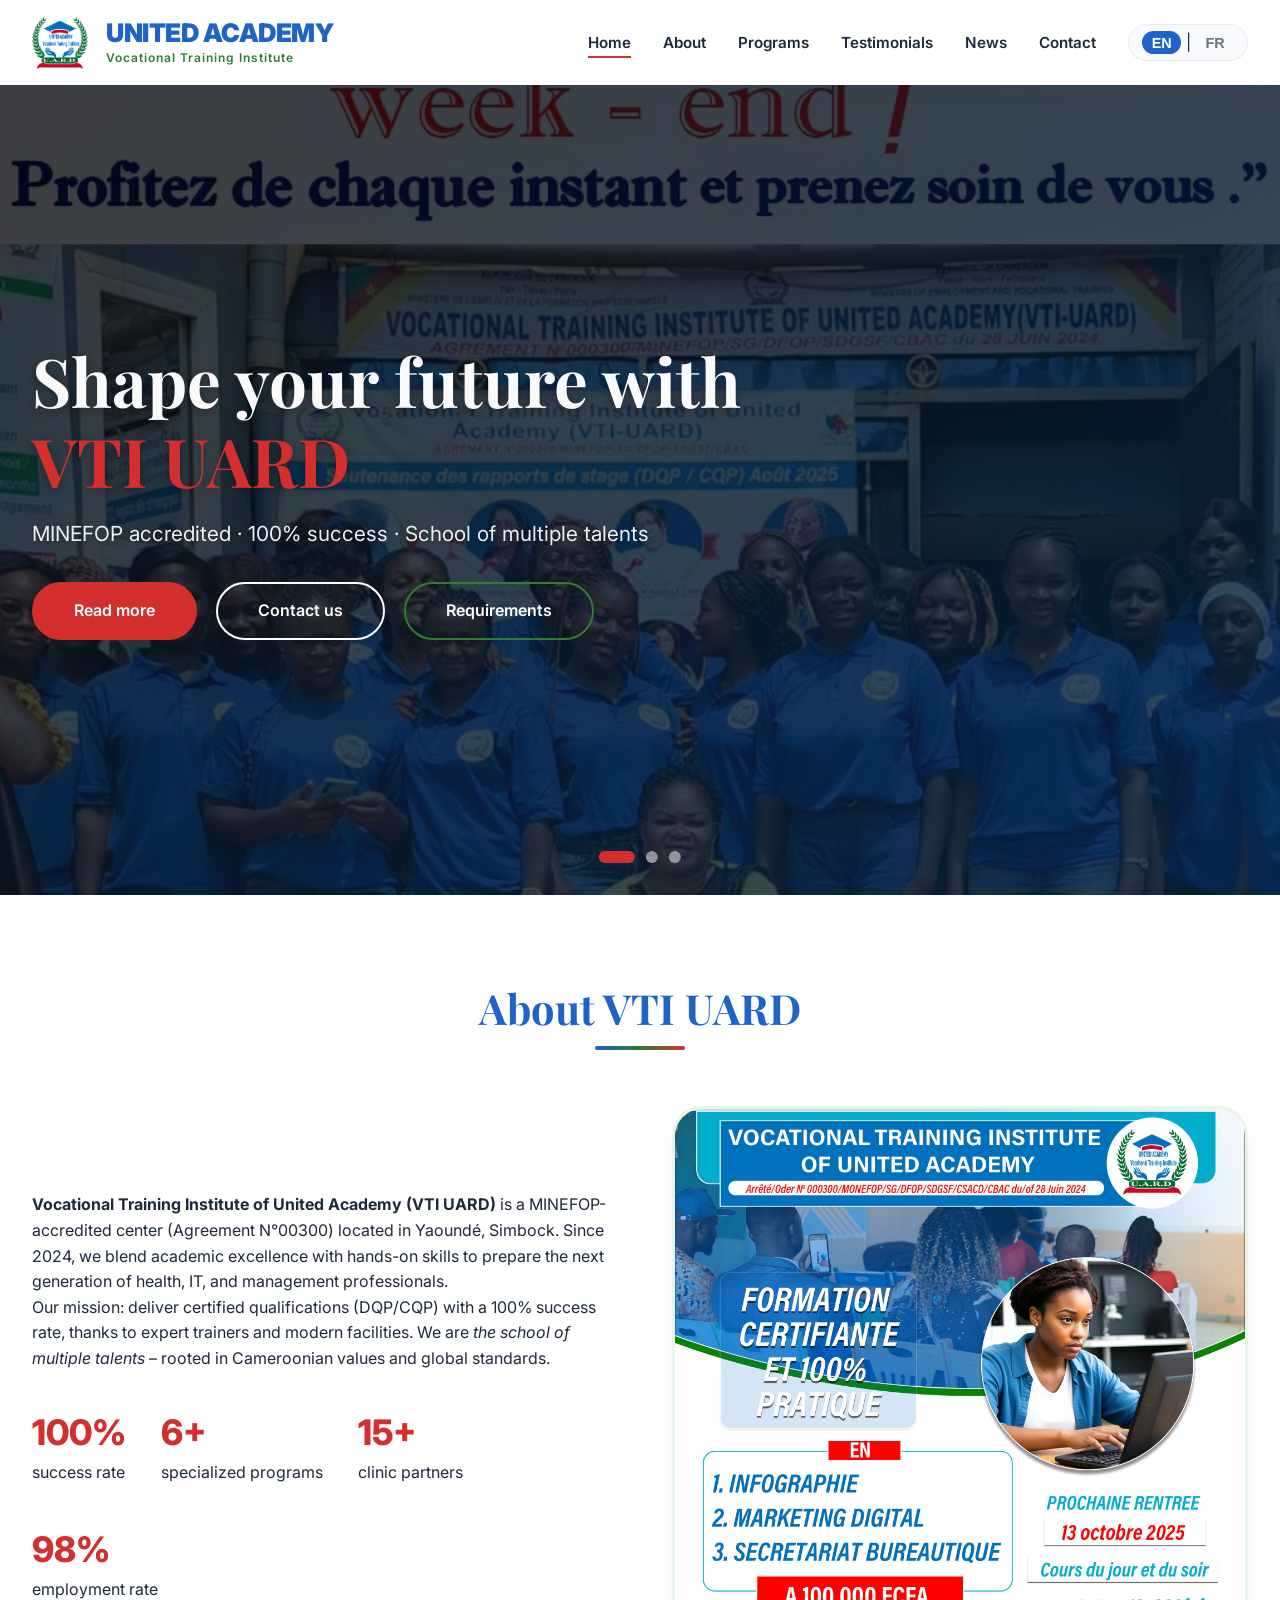
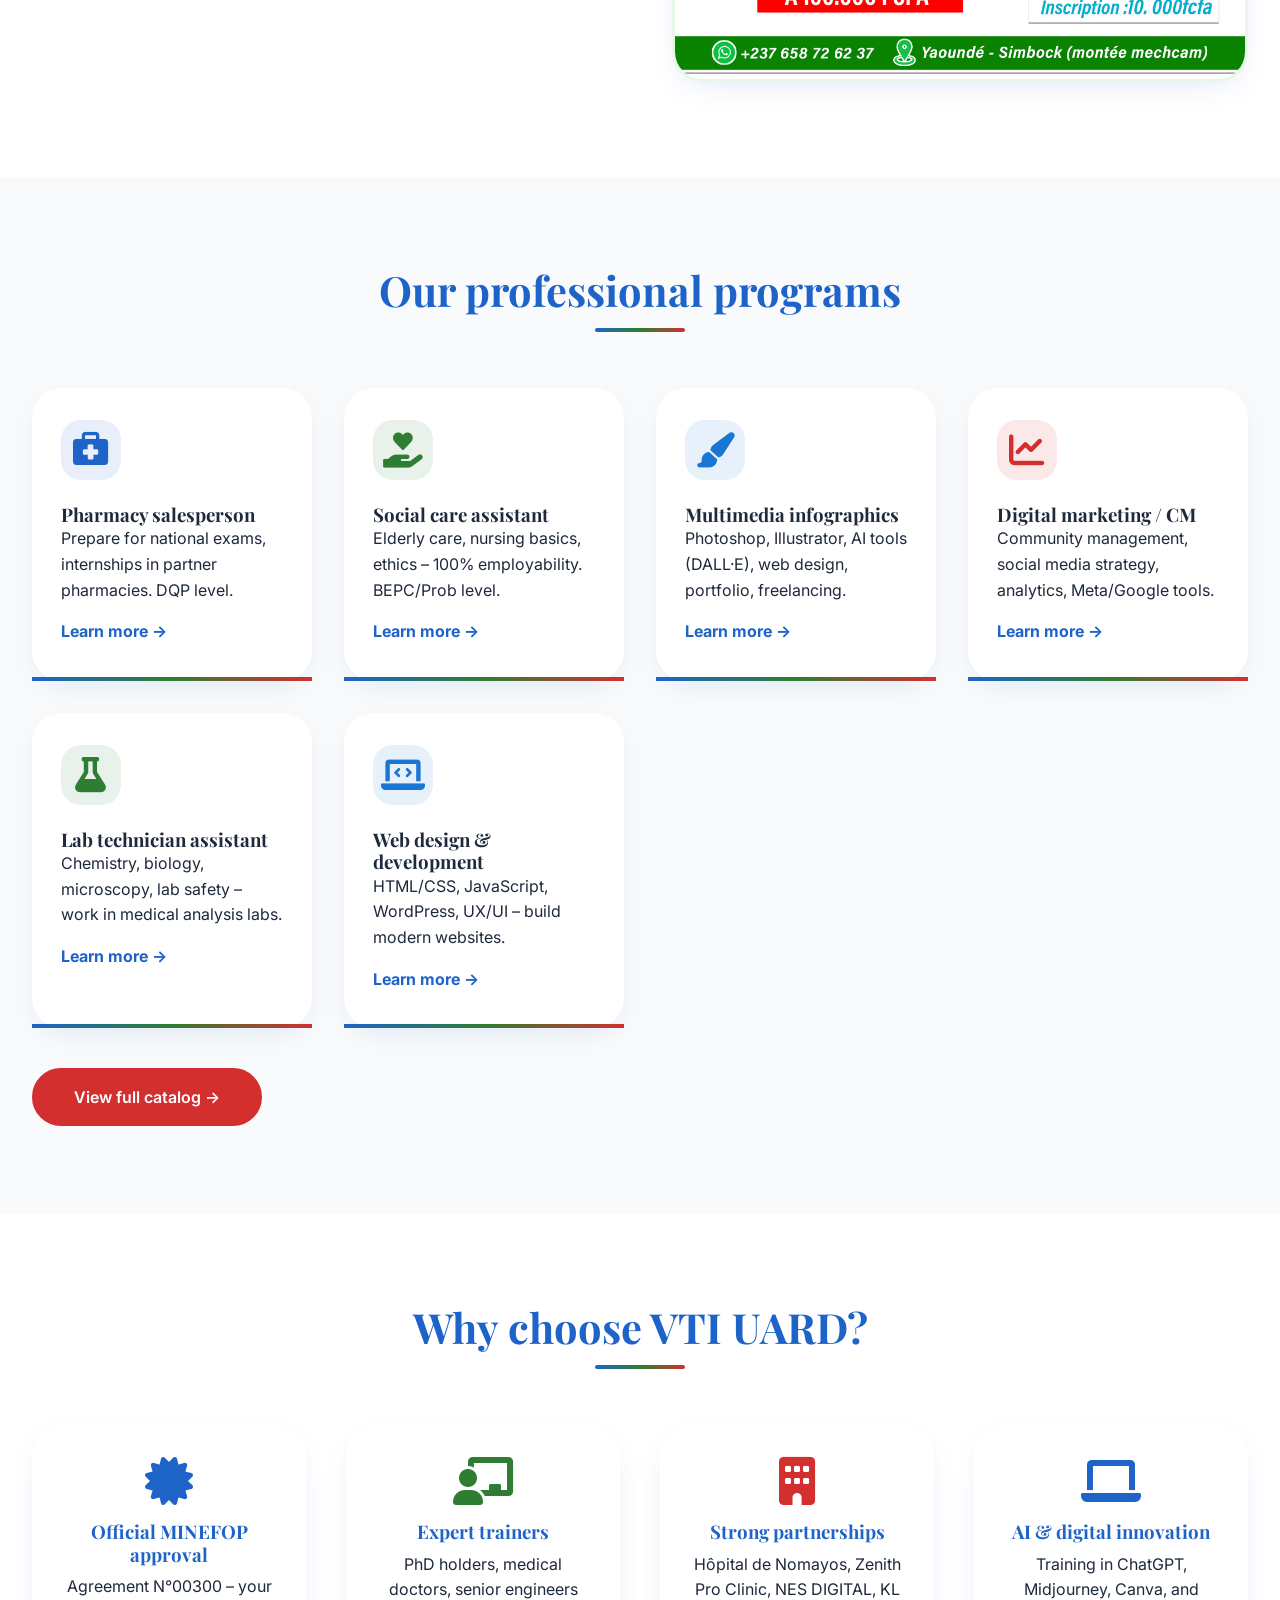
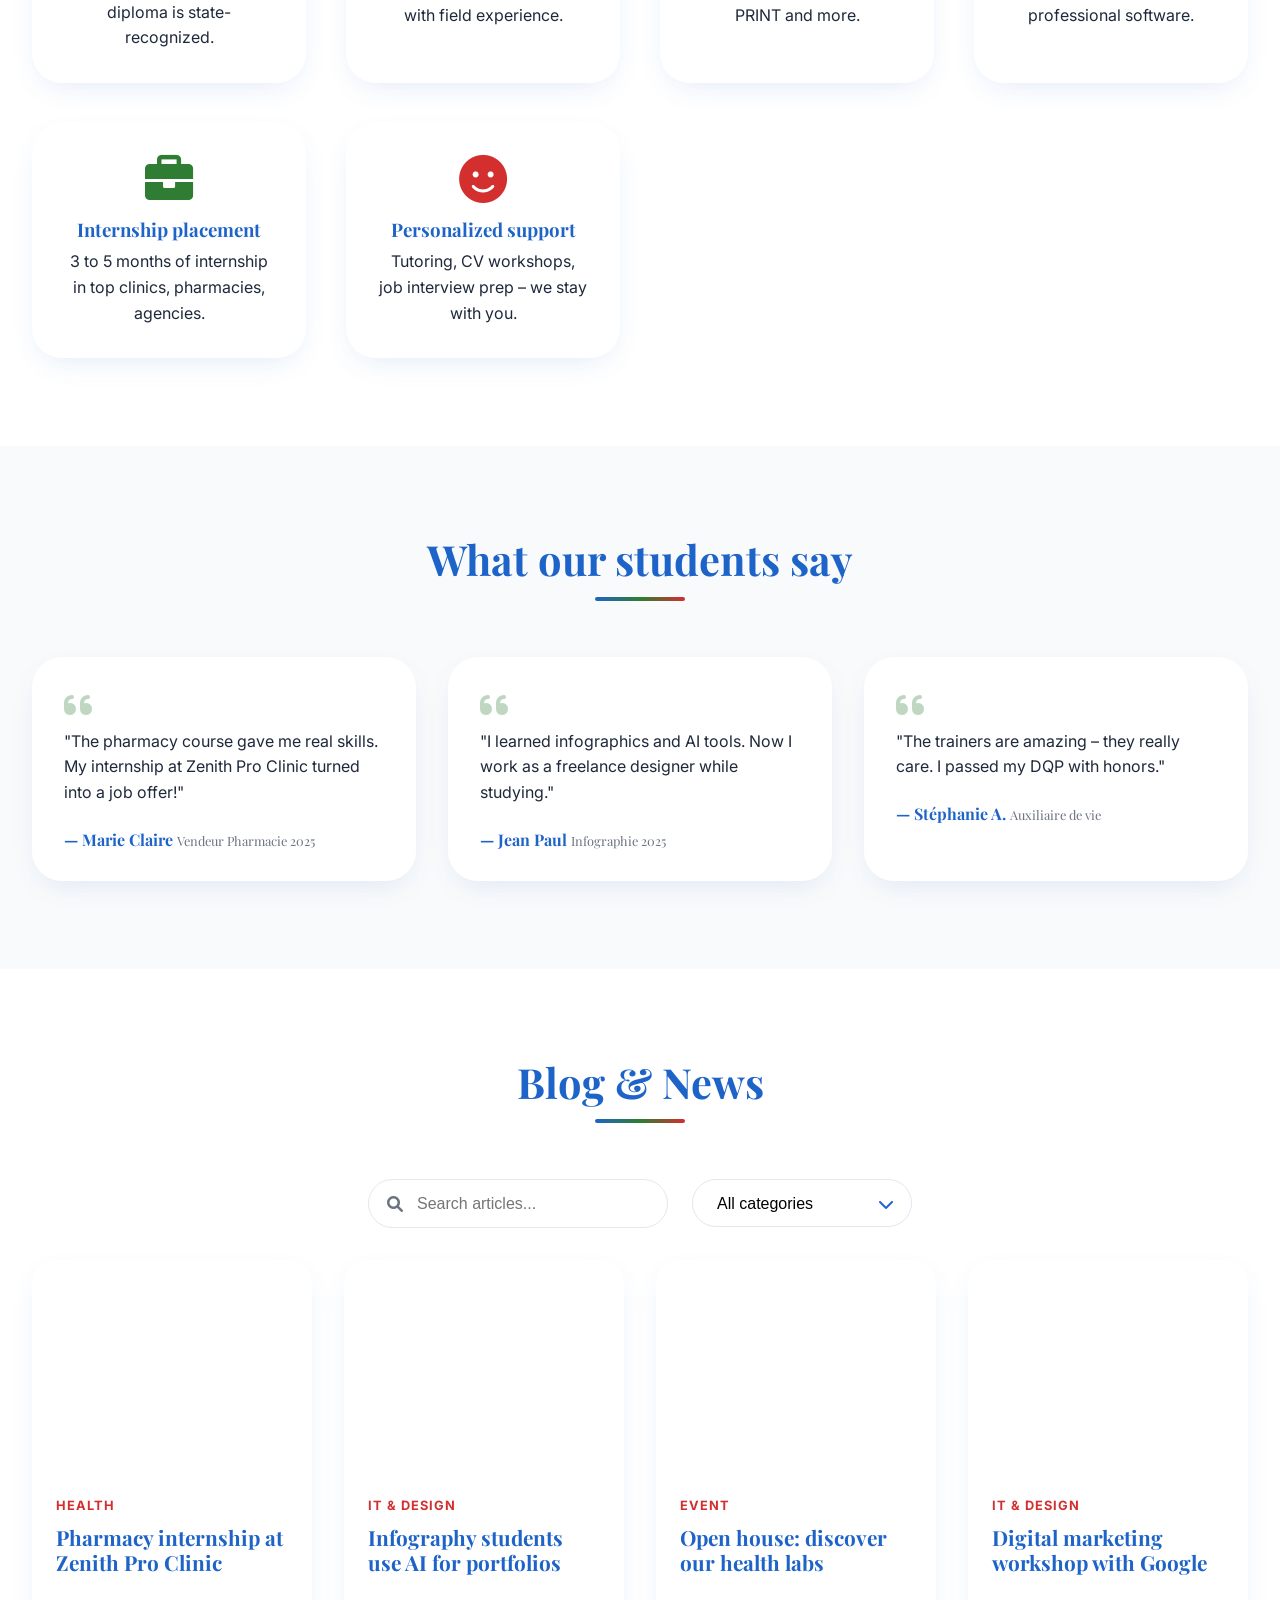
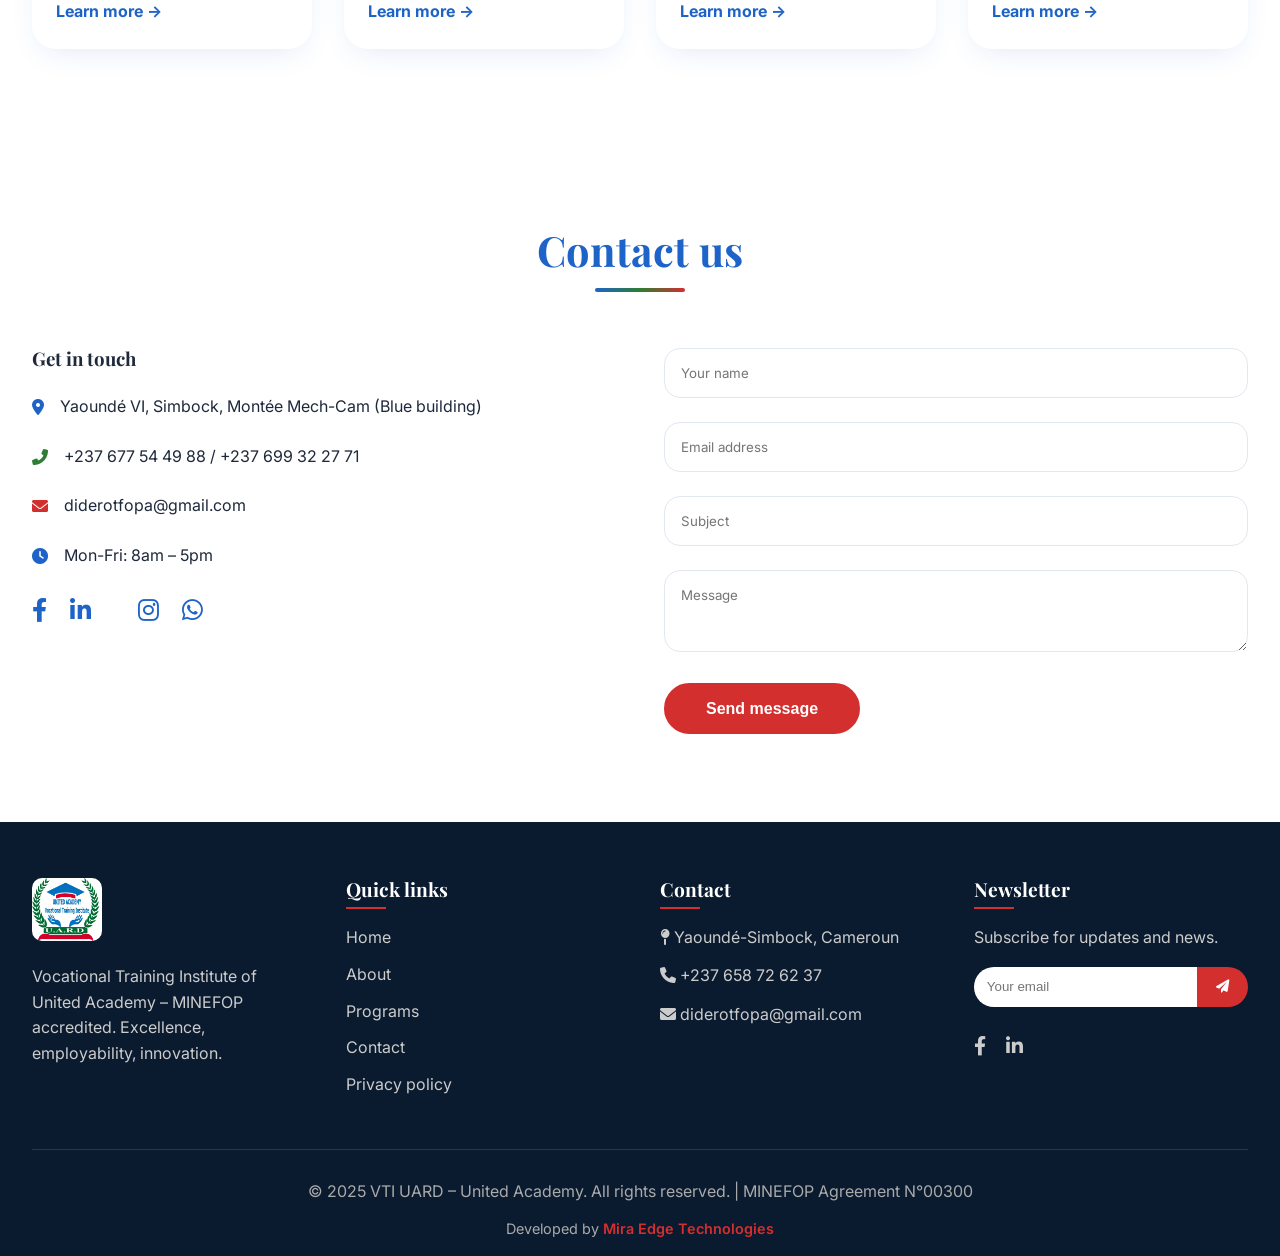
==== index.html @ 9f097a17 "first front end version" ====
<!DOCTYPE html>
<html lang="en">
<head>
    <meta charset="UTF-8">
    <meta name="viewport" content="width=device-width, initial-scale=1.0">
    <!-- PRIMARY META TAGS (SEO) -->
    <title>VTI UARD | United Academy – Vocational Training Institute Cameroon (MINEFOP Accredited)</title>
    <meta name="description" content="Official website of Vocational Training Institute of United Academy (VTI UARD) – MINEFOP accredited center in Yaoundé. Professional certifications in health, paramedical, IT, management. 100% success rate.">
    <meta name="keywords" content="vocational training Cameroon, MINEFOP, VTI UARD, United Academy, health training Yaoundé, pharmacy salesperson, community management, infographics, social care assistant, professional certification">
    <meta name="author" content="VTI UARD">
    <meta name="robots" content="index, follow">
    <meta property="og:title" content="VTI UARD – United Academy: School of Multiple Talents">
    <meta property="og:description" content="Accredited vocational training center in Yaoundé. Prepare for DQP/CQP with 100% success. Health, IT, management programs.">
    <meta property="og:image" content="assets/images/logo.jpg">
    <meta property="og:url" content="https://www.vtiuard.cm">
    <meta name="twitter:card" content="summary_large_image">
    <link rel="canonical" href="https://www.vtiuard.cm">
    <!-- Font Awesome 6 -->
    <link rel="stylesheet" href="https://cdnjs.cloudflare.com/ajax/libs/font-awesome/6.0.0-beta3/css/all.min.css">
    <!-- Google Fonts: Inter + Playfair Display (elegant) -->
    <link rel="preconnect" href="https://fonts.googleapis.com">
    <link rel="preconnect" href="https://fonts.gstatic.com" crossorigin>
    <link href="https://fonts.googleapis.com/css2?family=Inter:opsz,wght@14..32,300..700&family=Playfair+Display:wght@400;700;900&display=swap" rel="stylesheet">
    <!-- Main CSS -->
    <link rel="stylesheet" href="assets/css/style.css">
</head>
<body>
    <!-- ========== PRELOADER ========== -->
    <div id="preloader">
        <div class="preloader-animation">
            <div class="book">
                <div class="cover"></div>
                <div class="pages"></div>
                <div class="pen"></div>
            </div>
            <p class="preloader-text">Opening your learning path...</p>
        </div>
    </div>

    <!-- ========== PAGE WRAPPER ========== -->
    <div class="page-wrapper">

        <!-- ========== HEADER ========== -->
        <header class="main-header">
            <div class="container header-flex">
                <!-- logo area (blue + green + red accents) -->
                <div class="logo-area">
                    <img src="assets/images/logo.jpg" alt="VTI UARD United Academy Logo" class="logo-img" width="50" height="50">
                    <div class="logo-text-wrapper">
                        <span class="logo-text">UNITED ACADEMY</span>
                        <span class="logo-tagline">Vocational Training Institute</span>
                    </div>
                </div>
                <!-- navigation + language switcher -->
                <nav class="main-nav">
                    <ul class="nav-links" id="navLinks">
                        <li><a href="index.html" class="nav-link active" data-i18n="nav_home">Home</a></li>
                        <li><a href="about.html" class="nav-link" data-i18n="nav_about">About</a></li>
                        <li><a href="programs.html" class="nav-link" data-i18n="nav_programs">Programs</a></li>
                        <!-- <li><a href="#why-us" class="nav-link" data-i18n="nav_why">Why us</a></li> -->
                        <li><a href="testimonials.html" class="nav-link" data-i18n="nav_testimonials">Testimonials</a></li>
                        <li><a href="blog.html" class="nav-link" data-i18n="nav_news">Updates</a></li>
                        <!-- <li><a href="#news" class="nav-link" data-i18n="nav_news">News</a></li> -->
                        <li><a href="contact.html" class="nav-link" data-i18n="nav_contact">Contact</a></li>
                    </ul>
                    <div class="lang-switcher">
                        <button id="lang-en" class="lang-btn active-lang">EN</button>
                        <span class="lang-divider">|</span>
                        <button id="lang-fr" class="lang-btn">FR</button>
                    </div>
                    <button class="mobile-toggle" id="mobileToggle" aria-label="Toggle menu"><i class="fas fa-bars"></i></button>
                </nav>
            </div>
        </header>

        <!-- ========== HERO SECTION (thicker overlay) ========== -->
        <section id="home" class="hero">
            <div class="hero-slider">
                <div class="slide active" style="background-image: url('assets/images/hero1.jpg');"></div>
                <div class="slide" style="background-image: url('assets/images/hero2.jpg');"></div>
                <div class="slide" style="background-image: url('assets/images/hero3.jpg');"></div>
            </div>
            <div class="hero-overlay thick-overlay"></div> <!-- thicker overlay class -->
            <div class="hero-content container">
                <div class="hero-text-box">
                    <h1 class="hero-title" id="heroMainTitle" data-i18n="hero_title1">Shape your future with <span class="accent">VTI UARD</span></h1>
                    <p class="hero-sub" id="heroSubText" data-i18n="hero_sub1">MINEFOP accredited · 100% success · School of multiple talents</p>
                    <div class="hero-buttons">
                        <a href="#" class="btn btn-primary" id="heroBtn1" data-i18n="hero_btn1">Read more</a>
                        <a href="#contact" class="btn btn-outline" id="heroBtn2" data-i18n="hero_btn2">Contact us</a>
                        <a href="#" class="btn btn-outline-alt" id="heroBtn3" data-i18n="hero_btn3">Requirements</a>
                    </div>
                </div>
            </div>
            <div class="slider-indicators">
                <span class="dot active" data-index="0"></span>
                <span class="dot" data-index="1"></span>
                <span class="dot" data-index="2"></span>
            </div>
        </section>

        <!-- ========== ABOUT SECTION ========== -->
        <section id="about" class="section about-section">
            <div class="container">
                <div class="section-header fade-up">
                    <h2 data-i18n="about_title">About VTI UARD</h2>
                    <div class="divider"></div>
                </div>
                <div class="about-grid">
                    <div class="about-text fade-up">
                        <p data-i18n="about_desc1"><strong>Vocational Training Institute of United Academy (VTI UARD)</strong> is a MINEFOP-accredited center (Agreement N°00300) located in Yaoundé, Simbock. Since 2024, we blend academic excellence with hands-on skills to prepare the next generation of health, IT, and management professionals.</p>
                        <p data-i18n="about_desc2">Our mission: deliver certified qualifications (DQP/CQP) with a 100% success rate, thanks to expert trainers and modern facilities. We are <em>the school of multiple talents</em> – rooted in Cameroonian values and global standards.</p>
                        <div class="about-stats">
                            <div class="stat"><span class="stat-num">100%</span> <span data-i18n="about_success">success rate</span></div>
                            <div class="stat"><span class="stat-num">6+</span> <span data-i18n="about_programs">specialized programs</span></div>
                            <div class="stat"><span class="stat-num">15+</span> <span data-i18n="about_partners">clinic partners</span></div>
                            <div class="stat"><span class="stat-num">98%</span> <span data-i18n="about_employ">employment rate</span></div>
                        </div>
                    </div>
                    <div class="about-image fade-up">
                        <img src="assets/images/about.jpg" alt="Students at VTI UARD lab" loading="lazy">
                    </div>
                </div>
            </div>
        </section>

        <!-- ========== PROGRAMS SECTION (detailed) ========== -->
        <section id="programs" class="section programs-section bg-light">
            <div class="container">
                <div class="section-header fade-up">
                    <h2 data-i18n="programs_title">Our professional programs</h2>
                    <div class="divider"></div>
                </div>
                <div class="programs-grid">
                    <!-- card 1 Health -->
                    <div class="program-card fade-up">
                        <div class="card-icon" style="background: rgba(30, 100, 200, 0.1);"><i class="fas fa-briefcase-medical" style="color: #1E64C8;"></i></div>
                        <h3 data-i18n="prog_pharma">Pharmacy salesperson</h3>
                        <p data-i18n="prog_pharma_desc">Prepare for national exams, internships in partner pharmacies. DQP level.</p>
                        <a href="#" class="card-link" data-i18n="learn_more">Learn more →</a>
                    </div>
                    <div class="program-card fade-up">
                        <div class="card-icon" style="background: rgba(46, 125, 50, 0.1);"><i class="fas fa-hand-holding-heart" style="color: #2E7D32;"></i></div>
                        <h3 data-i18n="prog_avs">Social care assistant</h3>
                        <p data-i18n="prog_avs_desc">Elderly care, nursing basics, ethics – 100% employability. BEPC/Prob level.</p>
                        <a href="#" class="card-link" data-i18n="learn_more">Learn more →</a>
                    </div>
                    <div class="program-card fade-up">
                        <div class="card-icon" style="background: rgba(25, 118, 210, 0.1);"><i class="fas fa-paint-brush" style="color: #1976D2;"></i></div>
                        <h3 data-i18n="prog_infograph">Multimedia infographics</h3>
                        <p data-i18n="prog_infograph_desc">Photoshop, Illustrator, AI tools (DALL·E), web design, portfolio, freelancing.</p>
                        <a href="#" class="card-link" data-i18n="learn_more">Learn more →</a>
                    </div>
                    <div class="program-card fade-up">
                        <div class="card-icon" style="background: rgba(211, 47, 47, 0.1);"><i class="fas fa-chart-line" style="color: #D32F2F;"></i></div>
                        <h3 data-i18n="prog_digital">Digital marketing / CM</h3>
                        <p data-i18n="prog_digital_desc">Community management, social media strategy, analytics, Meta/Google tools.</p>
                        <a href="#" class="card-link" data-i18n="learn_more">Learn more →</a>
                    </div>
                    <div class="program-card fade-up">
                        <div class="card-icon" style="background: rgba(46, 125, 50, 0.1);"><i class="fas fa-flask" style="color: #2E7D32;"></i></div>
                        <h3 data-i18n="prog_lab">Lab technician assistant</h3>
                        <p data-i18n="prog_lab_desc">Chemistry, biology, microscopy, lab safety – work in medical analysis labs.</p>
                        <a href="#" class="card-link" data-i18n="learn_more">Learn more →</a>
                    </div>
                    <div class="program-card fade-up">
                        <div class="card-icon" style="background: rgba(25, 118, 210, 0.1);"><i class="fas fa-laptop-code" style="color: #1976D2;"></i></div>
                        <h3 data-i18n="prog_web">Web design & development</h3>
                        <p data-i18n="prog_web_desc">HTML/CSS, JavaScript, WordPress, UX/UI – build modern websites.</p>
                        <a href="#" class="card-link" data-i18n="learn_more">Learn more →</a>
                    </div>
                </div>
                <div class="center-btn fade-up">
                    <a href="#" class="btn btn-primary" data-i18n="all_programs">View full catalog →</a>
                </div>
            </div>
        </section>

        <!-- ========== WHY US SECTION (new) ========== -->
        <section id="why-us" class="section why-section">
            <div class="container">
                <div class="section-header fade-up">
                    <h2 data-i18n="why_title">Why choose VTI UARD?</h2>
                    <div class="divider"></div>
                </div>
                <div class="why-grid">
                    <div class="why-item fade-up">
                        <i class="fas fa-certificate" style="color: #1E64C8;"></i>
                        <h3 data-i18n="why_official">Official MINEFOP approval</h3>
                        <p data-i18n="why_official_desc">Agreement N°00300 – your diploma is state-recognized.</p>
                    </div>
                    <div class="why-item fade-up">
                        <i class="fas fa-chalkboard-user" style="color: #2E7D32;"></i>
                        <h3 data-i18n="why_expert">Expert trainers</h3>
                        <p data-i18n="why_expert_desc">PhD holders, medical doctors, senior engineers with field experience.</p>
                    </div>
                    <div class="why-item fade-up">
                        <i class="fas fa-building" style="color: #D32F2F;"></i>
                        <h3 data-i18n="why_partners">Strong partnerships</h3>
                        <p data-i18n="why_partners_desc">Hôpital de Nomayos, Zenith Pro Clinic, NES DIGITAL, KL PRINT and more.</p>
                    </div>
                    <div class="why-item fade-up">
                        <i class="fas fa-laptop" style="color: #1E64C8;"></i>
                        <h3 data-i18n="why_ai">AI & digital innovation</h3>
                        <p data-i18n="why_ai_desc">Training in ChatGPT, Midjourney, Canva, and professional software.</p>
                    </div>
                    <div class="why-item fade-up">
                        <i class="fas fa-briefcase" style="color: #2E7D32;"></i>
                        <h3 data-i18n="why_internship">Internship placement</h3>
                        <p data-i18n="why_internship_desc">3 to 5 months of internship in top clinics, pharmacies, agencies.</p>
                    </div>
                    <div class="why-item fade-up">
                        <i class="fas fa-smile" style="color: #D32F2F;"></i>
                        <h3 data-i18n="why_support">Personalized support</h3>
                        <p data-i18n="why_support_desc">Tutoring, CV workshops, job interview prep – we stay with you.</p>
                    </div>
                </div>
            </div>
        </section>

        <!-- ========== TESTIMONIALS SECTION (new) ========== -->
        <section id="testimonials" class="section testimonials-section bg-light">
            <div class="container">
                <div class="section-header fade-up">
                    <h2 data-i18n="testimonials_title">What our students say</h2>
                    <div class="divider"></div>
                </div>
                <div class="testimonials-grid">
                    <div class="testimonial-card fade-up">
                        <i class="fas fa-quote-left quote"></i>
                        <p data-i18n="testimonial1">"The pharmacy course gave me real skills. My internship at Zenith Pro Clinic turned into a job offer!"</p>
                        <h4>— Marie Claire <span>Vendeur Pharmacie 2025</span></h4>
                    </div>
                    <div class="testimonial-card fade-up">
                        <i class="fas fa-quote-left quote"></i>
                        <p data-i18n="testimonial2">"I learned infographics and AI tools. Now I work as a freelance designer while studying."</p>
                        <h4>— Jean Paul <span>Infographie 2025</span></h4>
                    </div>
                    <div class="testimonial-card fade-up">
                        <i class="fas fa-quote-left quote"></i>
                        <p data-i18n="testimonial3">"The trainers are amazing – they really care. I passed my DQP with honors."</p>
                        <h4>— Stéphanie A. <span>Auxiliaire de vie</span></h4>
                    </div>
                </div>
            </div>
        </section>

        <!-- ========== BLOG + NEWS SECTION with search/filter ========== -->
        <section id="blog" class="section blog-section">
            <div class="container">
                <div class="section-header fade-up">
                    <h2 data-i18n="blog_title">Blog & News</h2>
                    <div class="divider"></div>
                </div>
                <!-- search & filter -->
                <div class="blog-news-filter fade-up">
                    <div class="search-wrapper">
                        <i class="fas fa-search search-icon"></i>
                        <input type="text" id="searchInput" placeholder="Search articles..." data-i18n-placeholder="search_placeholder">
                    </div>
                    <div class="filter-wrapper">
                        <select id="categoryFilter">
                            <option value="all" data-i18n="all_categories">All categories</option>
                            <option value="health" data-i18n="cat_health">Health</option>
                            <option value="tech" data-i18n="cat_tech">IT & design</option>
                            <option value="event" data-i18n="cat_event">Events</option>
                        </select>
                        <i class="fas fa-chevron-down"></i>
                    </div>
                </div>
                <!-- dynamic cards grid -->
                <div class="blog-grid" id="blogGrid"></div>
                <div id="noResultsMsg" class="no-results" style="display: none;" data-i18n="no_results">No matching posts.</div>
            </div>
        </section>

        <!-- ========== CONTACT SECTION ========== -->
        <section id="contact" class="section contact-section">
            <div class="container">
                <div class="section-header fade-up">
                    <h2 data-i18n="contact_title">Contact us</h2>
                    <div class="divider"></div>
                </div>
                <div class="contact-grid">
                    <div class="contact-info fade-up">
                        <h3 data-i18n="get_in_touch">Get in touch</h3>
                        <p><i class="fas fa-map-marker-alt" style="color: #1E64C8;"></i> Yaoundé VI, Simbock, Montée Mech-Cam (Blue building)</p>
                        <p><i class="fas fa-phone-alt" style="color: #2E7D32;"></i> +237 677 54 49 88 / +237 699 32 27 71</p>
                        <p><i class="fas fa-envelope" style="color: #D32F2F;"></i> diderotfopa@gmail.com</p>
                        <p><i class="fas fa-clock" style="color: #1E64C8;"></i> Mon-Fri: 8am – 5pm</p>
                        <div class="social-links">
                            <a href="#" aria-label="Facebook"><i class="fab fa-facebook-f"></i></a>
                            <a href="#" aria-label="LinkedIn"><i class="fab fa-linkedin-in"></i></a>
                            <a href="#" aria-label="Twitter"><i class="fab fa-x-twitter"></i></a>
                            <a href="#" aria-label="Instagram"><i class="fab fa-instagram"></i></a>
                            <a href="#" aria-label="WhatsApp"><i class="fab fa-whatsapp"></i></a>
                        </div>
                    </div>
                    <div class="contact-form fade-up">
                        <form id="quickContactForm">
                            <input type="text" placeholder="Your name" data-i18n-placeholder="name_placeholder" required>
                            <input type="email" placeholder="Email address" data-i18n-placeholder="email_placeholder" required>
                            <input type="text" placeholder="Subject" data-i18n-placeholder="subject_placeholder">
                            <textarea rows="3" placeholder="Message" data-i18n-placeholder="msg_placeholder" required></textarea>
                            <button type="submit" class="btn btn-primary" data-i18n="send_msg">Send message</button>
                        </form>
                    </div>
                </div>
            </div>
        </section>

        <!-- ========== ENHANCED FOOTER ========== -->
        <footer class="main-footer">
            <div class="container">
                <div class="footer-grid">
                    <!-- col 1: logo + about -->
                    <div class="footer-col">
                        <img src="assets/images/logo.jpg" alt="VTI UARD" class="footer-logo" width="70">
                        <p data-i18n="footer_about">Vocational Training Institute of United Academy – MINEFOP accredited. Excellence, employability, innovation.</p>
                    </div>
                    <!-- col 2: quick links -->
                    <div class="footer-col">
                        <h4 data-i18n="quick_links">Quick links</h4>
                        <ul>
                            <li><a href="#home" data-i18n="nav_home">Home</a></li>
                            <li><a href="#about" data-i18n="nav_about">About</a></li>
                            <li><a href="#programs" data-i18n="nav_programs">Programs</a></li>
                            <li><a href="#contact" data-i18n="nav_contact">Contact</a></li>
                            <li><a href="#" data-i18n="privacy">Privacy policy</a></li>
                        </ul>
                    </div>
                    <!-- col 3: contact info -->
                    <div class="footer-col">
                        <h4 data-i18n="footer_contact">Contact</h4>
                        <p><i class="fas fa-map-pin"></i> Yaoundé-Simbock, Cameroun</p>
                        <p><i class="fas fa-phone"></i> +237 658 72 62 37</p>
                        <p><i class="fas fa-envelope"></i> diderotfopa@gmail.com</p>
                    </div>
                    <!-- col 4: newsletter -->
                    <div class="footer-col">
                        <h4 data-i18n="newsletter">Newsletter</h4>
                        <p data-i18n="newsletter_desc">Subscribe for updates and news.</p>
                        <form class="newsletter-form">
                            <input type="email" placeholder="Your email" required>
                            <button type="submit"><i class="fas fa-paper-plane"></i></button>
                        </form>
                        <div class="footer-social">
                            <a href="#"><i class="fab fa-facebook-f"></i></a>
                            <a href="#"><i class="fab fa-linkedin-in"></i></a>
                            <a href="#"><i class="fab fa-x-twitter"></i></a>
                        </div>
                    </div>
                </div>
                <div class="footer-bottom">
                    <p>&copy; 2025 VTI UARD – United Academy. <span data-i18n="footer_rights">All rights reserved.</span> | <span data-i18n="footer_approval">MINEFOP Agreement N°00300</span></p>
                    <p class="developer">Developed by <a href="https://www.miraedge.tech" target="_blank" rel="noopener">Mira Edge Technologies</a></p>
                </div>
            </div>
        </footer>
    </div>

    <!-- Main JavaScript -->
    <script src="assets/js/main.js"></script>

    <!-- Preloader script -->
    <script>
        window.addEventListener('load', function() {
            const preloader = document.getElementById('preloader');
            if (!preloader) return;
            preloader.classList.add('loaded');
            setTimeout(() => {
                preloader.style.display = 'none';
            }, 500);
        });
    </script>
</body>
</html>
---- assets/css/style.css ----
/* assets/css/style.css - Updated with blue, green, red palette (from logo) */
* {
    margin: 0;
    padding: 0;
    box-sizing: border-box;
}

:root {
    /* Accurate palette from logo: blue (#1E64C8), green (#2E7D32), red (#D32F2F) */
    --blue: #1E64C8;        /* primary blue */
    --green: #2E7D32;        /* rich green */
    --red: #D32F2F;          /* accent red */
    --blue-light: #e5f0ff;
    --green-light: #e8f5e9;
    --red-light: #ffebee;
    --text-dark: #1E293B;
    --text-light: #F8FAFC;
    --bg-light: #F9FAFB;
    --white: #FFFFFF;
    --gray-mid: #6B7280;
    --shadow-sm: 0 10px 30px -10px rgba(30, 100, 200, 0.15);
    --transition: all 0.3s ease;
}

body {
    font-family: 'Inter', sans-serif;
    color: var(--text-dark);
    line-height: 1.6;
    background-color: var(--white);
    overflow-x: hidden;
}

h1, h2, h3, h4 {
    font-family: 'Playfair Display', serif;
    font-weight: 700;
    line-height: 1.2;
}

.container {
    max-width: 1280px;
    margin: 0 auto;
    padding: 0 2rem;
}

/* ===== HEADER ===== */
.main-header {
    background-color: var(--white);
    box-shadow: 0 4px 20px rgba(30, 100, 200, 0.05);
    position: sticky;
    top: 0;
    z-index: 100;
    backdrop-filter: blur(8px);
    background-color: rgba(255,255,255,0.9);
}

.header-flex {
    display: flex;
    justify-content: space-between;
    align-items: center;
    height: 85px;
}

.logo-area {
    display: flex;
    align-items: center;
    gap: 1rem;
}

.logo-img {
    height: 52px;
    width: auto;
    border-radius: 8px;
}

.logo-text-wrapper {
    display: flex;
    flex-direction: column;
}

.logo-text {
    font-weight: 900;
    font-size: 1.6rem;
    letter-spacing: -0.02em;
    color: var(--blue);
    line-height: 1.2;
}

.logo-tagline {
    font-size: 0.75rem;
    letter-spacing: 1px;
    color: var(--green);
    font-weight: 600;
}

.main-nav {
    display: flex;
    align-items: center;
    gap: 2rem;
}

.nav-links {
    display: flex;
    list-style: none;
    gap: 2rem;
}

.nav-link {
    text-decoration: none;
    font-weight: 600;
    color: var(--text-dark);
    position: relative;
    padding: 0.25rem 0;
    transition: var(--transition);
    font-size: 0.95rem;
}

.nav-link::after {
    content: '';
    position: absolute;
    bottom: -2px;
    left: 0;
    width: 0%;
    height: 2px;
    background: var(--red); /* red accent */
    transition: 0.25s;
}

.nav-link:hover::after,
.nav-link.active::after {
    width: 100%;
}

.lang-switcher {
    display: flex;
    align-items: center;
    gap: 0.3rem;
    background: var(--bg-light);
    padding: 0.3rem 0.8rem;
    border-radius: 40px;
    border: 1px solid rgba(30,100,200,0.1);
}

.lang-btn {
    background: none;
    border: none;
    font-weight: 700;
    font-size: 0.9rem;
    cursor: pointer;
    color: var(--gray-mid);
    transition: var(--transition);
    padding: 0.2rem 0.6rem;
    border-radius: 30px;
}

.lang-btn.active-lang {
    background: var(--blue);
    color: var(--white);
}

.mobile-toggle {
    display: none;
    background: none;
    border: none;
    font-size: 1.8rem;
    color: var(--blue);
    cursor: pointer;
}

/* ===== PRELOADER ===== */
#preloader {
    position: fixed;
    inset: 0;
    z-index: 9999;
    background-color: #0a1a34;
    display: flex;
    align-items: center;
    justify-content: center;
    transition: opacity 0.4s ease, visibility 0.4s ease;
    opacity: 1;
    visibility: visible;
}

#preloader.loaded {
    opacity: 0;
    visibility: hidden;
}

.preloader-animation {
    text-align: center;
    color: #fff;
}

.book {
    position: relative;
    width: 70px;
    height: 60px;
    margin: 0 auto 1rem;
    transform-origin: center;
    animation: book-pulse 1.2s ease-in-out infinite;
}

.book .cover,
.book .pages {
    position: absolute;
    width: 100%;
    height: 100%;
    border-radius: 5px;
    top: 0;
    left: 0;
}

.book .cover {
    background: linear-gradient(135deg, #1e3a8a, #1e64c8);
    box-shadow: 0 8px 20px rgba(0,0,0,0.4);
    transform-origin: left center;
    animation: cover-open 1.2s ease-in-out infinite;
}

.book .pages {
    background: linear-gradient(180deg, #f8fafc 0%, #eef2ff 100%);
    border: 2px solid rgba(255,255,255,.2);
    box-shadow: inset 0 0 0 1px rgba(0,0,0,0.1);
}

.book::after,
.book::before {
    content: '';
    position: absolute;
    width: 6px;
    height: 40px;
    background: #f8fafc;
    top: 10px;
    right: -14px;
    border-radius: 3px;
    transform: rotate(14deg);
    box-shadow: 0 0 12px rgba(0,0,0,0.25);
}

.book::before {
    width: 4px;
    height: 50px;
    right: -20px;
    top: 6px;
    transform: rotate(18deg);
    background: #cbd5e1;
}

.pen {
    width: 6px;
    height: 48px;
    background: linear-gradient(90deg, #eab308, #f97316);
    border-radius: 3px;
    position: absolute;
    left: 20px;
    bottom: -22px;
    transform: rotate(-40deg);
    box-shadow: 0 0 16px rgba(249,115,22,0.7);
    animation: pen-write 1.2s ease-in-out infinite;
}

.preloader-text {
    font-size: 1.05rem;
    letter-spacing: 0.04em;
    text-transform: uppercase;
    color: #E0E7FF;
    font-weight: 700;
}

@keyframes cover-open {
    0%, 100% { transform: rotateY(0deg); }
    50% { transform: rotateY(-35deg); }
}

@keyframes book-pulse {
    0%, 100% { transform: scale(1); }
    50% { transform: scale(1.06); }
}

@keyframes pen-write {
    0%, 100% { transform: rotate(-40deg) translate(0, 0); }
    50% { transform: rotate(-40deg) translate(18px, -8px); }
}

/* ===== HERO (thicker overlay) ===== */
.hero {
    position: relative;
    height: 90vh;
    min-height: 700px;
    overflow: hidden;
}

.hero-slider {
    position: absolute;
    inset: 0;
}

.slide {
    position: absolute;
    inset: 0;
    background-size: cover;
    background-position: center;
    opacity: 0;
    transition: opacity 1.5s cubic-bezier(0.25, 0.1, 0.25, 1);
}

.slide.active {
    opacity: 1;
    z-index: 2;
}

.thick-overlay {
    position: absolute;
    inset: 0;
    background: linear-gradient(145deg, rgba(0,0,0,0.75) 0%, rgba(0,30,60,0.8) 100%);
    z-index: 3;
}

.hero-content {
    position: relative;
    z-index: 10;
    height: 100%;
    display: flex;
    align-items: center;
    color: var(--text-light);
}

.hero-text-box {
    max-width: 750px;
    animation: fadeUp 1s ease;
}

.hero-title {
    font-size: clamp(2.4rem, 7vw, 4.2rem);
    margin-bottom: 1rem;
    text-shadow: 0 2px 10px rgba(0,0,0,0.3);
}

.hero-title span.accent {
    color: var(--red);
}

.hero-sub {
    font-size: 1.3rem;
    opacity: 0.95;
    margin-bottom: 2rem;
    text-shadow: 0 1px 5px rgba(0,0,0,0.3);
}

.hero-buttons {
    display: flex;
    gap: 1.2rem;
    flex-wrap: wrap;
}

.btn {
    padding: 0.9rem 2.5rem;
    border-radius: 50px;
    text-decoration: none;
    font-weight: 600;
    transition: var(--transition);
    border: 2px solid transparent;
    cursor: pointer;
    font-size: 1rem;
    display: inline-block;
}

.btn-primary {
    background: var(--red);
    color: var(--white);
    border-color: var(--red);
}

.btn-primary:hover {
    background: transparent;
    color: var(--red);
}

.btn-outline {
    border: 2px solid var(--white);
    color: var(--white);
    background: transparent;
}

.btn-outline:hover {
    background: var(--white);
    color: var(--blue);
}

.btn-outline-alt {
    border: 2px solid var(--green);
    color: var(--white);
    background: transparent;
}

.btn-outline-alt:hover {
    background: var(--green);
    color: white;
}

.slider-indicators {
    position: absolute;
    bottom: 2rem;
    left: 50%;
    transform: translateX(-50%);
    z-index: 20;
    display: flex;
    gap: 0.7rem;
}

.dot {
    width: 12px;
    height: 12px;
    border-radius: 20px;
    background: rgba(255,255,255,0.5);
    transition: 0.3s;
    cursor: pointer;
}

.dot.active {
    width: 36px;
    background: var(--red);
}

/* ===== SECTIONS ===== */
.section {
    padding: 5.5rem 0;
}

.bg-light {
    background-color: var(--bg-light);
}

.section-header {
    text-align: center;
    margin-bottom: 3.5rem;
}

.section-header h2 {
    font-size: 2.6rem;
    color: var(--blue);
}

.divider {
    width: 90px;
    height: 4px;
    background: linear-gradient(90deg, var(--blue), var(--green), var(--red));
    margin: 0.8rem auto 0;
    border-radius: 2px;
}

/* about */
.about-grid {
    display: grid;
    grid-template-columns: 1fr 1fr;
    gap: 4rem;
    align-items: center;
}

.about-stats {
    display: flex;
    gap: 2.2rem;
    margin-top: 2rem;
    flex-wrap: wrap;
}

.stat-num {
    font-size: 2.2rem;
    font-weight: 800;
    color: var(--red);
    display: block;
}

.about-image img {
    width: 100%;
    border-radius: 30px;
    box-shadow: var(--shadow-sm);
    border: 3px solid var(--green-light);
}

/* programs */
.programs-grid {
    display: grid;
    grid-template-columns: repeat(auto-fit, minmax(280px, 1fr));
    gap: 2rem;
    margin-bottom: 2.5rem;
}

.program-card {
    background: var(--white);
    padding: 2rem 1.8rem;
    border-radius: 30px;
    box-shadow: var(--shadow-sm);
    transition: transform 0.25s, box-shadow 0.3s;
    border-bottom: 4px solid transparent;
    border-image: linear-gradient(90deg, var(--blue), var(--green), var(--red)) 1;
    border-bottom-style: solid;
}

.program-card:hover {
    transform: translateY(-10px);
    box-shadow: 0 20px 30px -10px rgba(30,100,200,0.2);
}

.card-icon {
    width: 60px;
    height: 60px;
    border-radius: 20px;
    display: flex;
    align-items: center;
    justify-content: center;
    margin-bottom: 1.5rem;
}

.card-icon i {
    font-size: 2.2rem;
}

.card-link {
    color: var(--blue);
    font-weight: 700;
    text-decoration: none;
    display: inline-block;
    margin-top: 1rem;
}

/* why us grid */
.why-grid {
    display: grid;
    grid-template-columns: repeat(auto-fit, minmax(250px, 1fr));
    gap: 2.5rem;
}

.why-item {
    text-align: center;
    padding: 2rem;
    background: var(--white);
    border-radius: 30px;
    box-shadow: var(--shadow-sm);
    transition: 0.2s;
}

.why-item i {
    font-size: 3rem;
    margin-bottom: 1rem;
}

.why-item h3 {
    margin-bottom: 0.5rem;
    color: var(--blue);
}

/* testimonials */
.testimonials-grid {
    display: grid;
    grid-template-columns: repeat(auto-fit, minmax(280px, 1fr));
    gap: 2rem;
}

.testimonial-card {
    background: var(--white);
    padding: 2rem;
    border-radius: 30px;
    box-shadow: var(--shadow-sm);
    position: relative;
}

.quote {
    font-size: 2rem;
    color: var(--green);
    opacity: 0.3;
    margin-bottom: 0.5rem;
}

.testimonial-card h4 {
    margin-top: 1.5rem;
    color: var(--blue);
}

.testimonial-card h4 span {
    font-size: 0.8rem;
    color: var(--gray-mid);
    font-weight: 400;
}

/* blog */
.blog-grid {
    display: grid;
    grid-template-columns: repeat(auto-fill, minmax(280px, 1fr));
    gap: 2rem;
    margin-top: 2rem;
}

.blog-card {
    background: var(--white);
    border-radius: 24px;
    overflow: hidden;
    box-shadow: var(--shadow-sm);
    transition: 0.2s;
}
.blog-card:hover { transform: scale(1.01); }
.blog-card img {
    width: 100%;
    height: 200px;
    object-fit: cover;
}
.card-content {
    padding: 1.5rem;
}
.card-category {
    font-size: 0.8rem;
    text-transform: uppercase;
    letter-spacing: 1px;
    color: var(--red);
    font-weight: 700;
}
.blog-card h4 {
    font-size: 1.3rem;
    margin: 0.5rem 0;
    color: var(--blue);
}
.blog-news-filter {
    display: flex;
    gap: 1.5rem;
    justify-content: center;
    flex-wrap: wrap;
    margin-bottom: 2rem;
}
.search-wrapper {
    position: relative;
    width: 300px;
}
.search-wrapper input {
    width: 100%;
    padding: 0.9rem 1rem 0.9rem 3rem;
    border: 1px solid #e2e8f0;
    border-radius: 60px;
    font-size: 1rem;
}
.search-icon {
    position: absolute;
    left: 1.2rem;
    top: 50%;
    transform: translateY(-50%);
    color: var(--gray-mid);
}
.filter-wrapper {
    position: relative;
    width: 220px;
}
.filter-wrapper select {
    width: 100%;
    padding: 0.9rem 2rem 0.9rem 1.5rem;
    border-radius: 60px;
    border: 1px solid #e2e8f0;
    appearance: none;
    background: white;
    font-size: 1rem;
}
.filter-wrapper i {
    position: absolute;
    right: 1.2rem;
    top: 50%;
    transform: translateY(-50%);
    pointer-events: none;
    color: var(--blue);
}
.no-results {
    text-align: center;
    padding: 3rem;
    color: var(--gray-mid);
}

/* contact */
.contact-grid {
    display: grid;
    grid-template-columns: 1fr 1fr;
    gap: 3rem;
}
.contact-info p {
    margin: 1.5rem 0;
    display: flex;
    align-items: center;
    gap: 1rem;
}
.social-links a {
    color: var(--blue);
    font-size: 1.5rem;
    margin-right: 1.2rem;
    transition: color 0.2s;
}
.social-links a:hover { color: var(--red); }
.contact-form input,
.contact-form textarea {
    width: 100%;
    padding: 1rem;
    margin-bottom: 1.5rem;
    border: 1px solid #e2e8f0;
    border-radius: 16px;
    font-family: inherit;
}
.contact-form input:focus {
    border-color: var(--blue);
    outline: none;
}

/* ===== FOOTER (enhanced) ===== */
.main-footer {
    background: #0A1A2F; /* deep navy */
    color: var(--text-light);
    padding: 3.5rem 0 1rem;
}

.footer-grid {
    display: grid;
    grid-template-columns: repeat(auto-fit, minmax(200px, 1fr));
    gap: 2.5rem;
    margin-bottom: 2.5rem;
}

.footer-col h4 {
    color: var(--white);
    margin-bottom: 1.5rem;
    font-size: 1.2rem;
    position: relative;
}
.footer-col h4::after {
    content: '';
    position: absolute;
    bottom: -8px;
    left: 0;
    width: 40px;
    height: 2px;
    background: var(--red);
}

.footer-col ul {
    list-style: none;
}
.footer-col ul li {
    margin-bottom: 0.7rem;
}
.footer-col ul li a {
    color: #ccc;
    text-decoration: none;
    transition: color 0.2s;
}
.footer-col ul li a:hover {
    color: var(--red);
}
.footer-col p {
    color: #ccc;
    margin-bottom: 0.8rem;
}
.footer-logo {
    margin-bottom: 1rem;
    border-radius: 10px;
}

.newsletter-form {
    display: flex;
    margin-top: 1rem;
}
.newsletter-form input {
    flex: 1;
    padding: 0.8rem;
    border: none;
    border-radius: 40px 0 0 40px;
    outline: none;
}
.newsletter-form button {
    background: var(--red);
    border: none;
    padding: 0 1.2rem;
    border-radius: 0 40px 40px 0;
    color: white;
    cursor: pointer;
}
.footer-social {
    margin-top: 1.5rem;
}
.footer-social a {
    color: #ccc;
    margin-right: 1rem;
    font-size: 1.2rem;
}
.footer-social a:hover { color: var(--red); }

.footer-bottom {
    border-top: 1px solid #1E3A5F;
    padding-top: 1.8rem;
    text-align: center;
    color: #aaa;
}
.footer-bottom .developer {
    margin-top: 0.8rem;
    font-size: 0.9rem;
}
.footer-bottom .developer a {
    color: var(--red);
    text-decoration: none;
    font-weight: 600;
}
.footer-bottom .developer a:hover {
    text-decoration: underline;
}

/* animations */
.fade-up {
    opacity: 0;
    transform: translateY(25px);
    transition: opacity 0.8s ease, transform 0.8s ease;
}
.fade-up.visible {
    opacity: 1;
    transform: translateY(0);
}

/* mobile */
@media (max-width: 900px) {
    .nav-links { display: none; }
    .mobile-toggle { display: block; }
    .nav-links.mobile-open {
        display: flex;
        flex-direction: column;
        position: absolute;
        top: 85px;
        left: 0;
        width: 100%;
        background: white;
        padding: 2rem;
        box-shadow: 0 20px 30px rgba(0,0,0,0.1);
        z-index: 99;
    }
    .about-grid, .contact-grid, .footer-grid {
        grid-template-columns: 1fr;
    }
    .hero-buttons .btn { padding: 0.7rem 1.5rem; }
}

@media (max-width: 480px) {
    .container { padding: 0 1.2rem; }
    .logo-text { font-size: 1.3rem; }
    .hero-title { font-size: 2rem; }
    .logo-text-wrapper { display: none; }
}
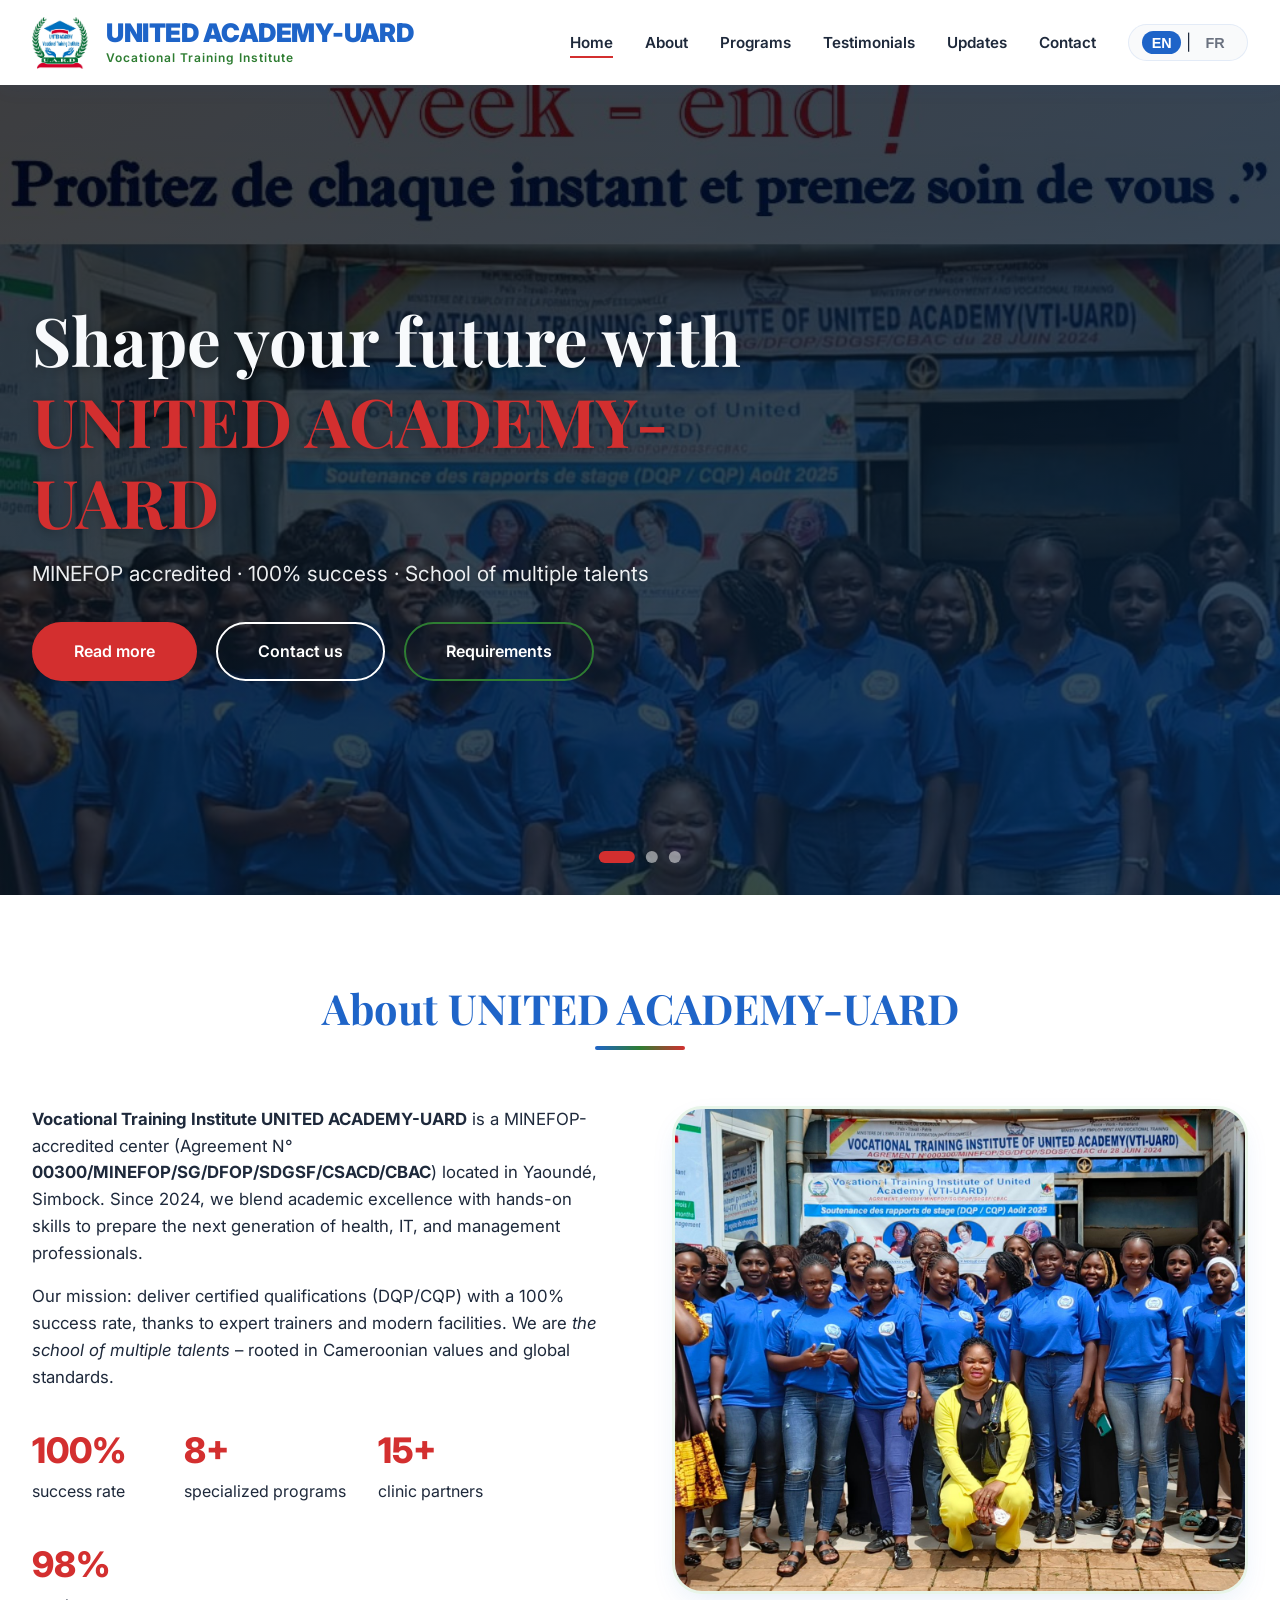
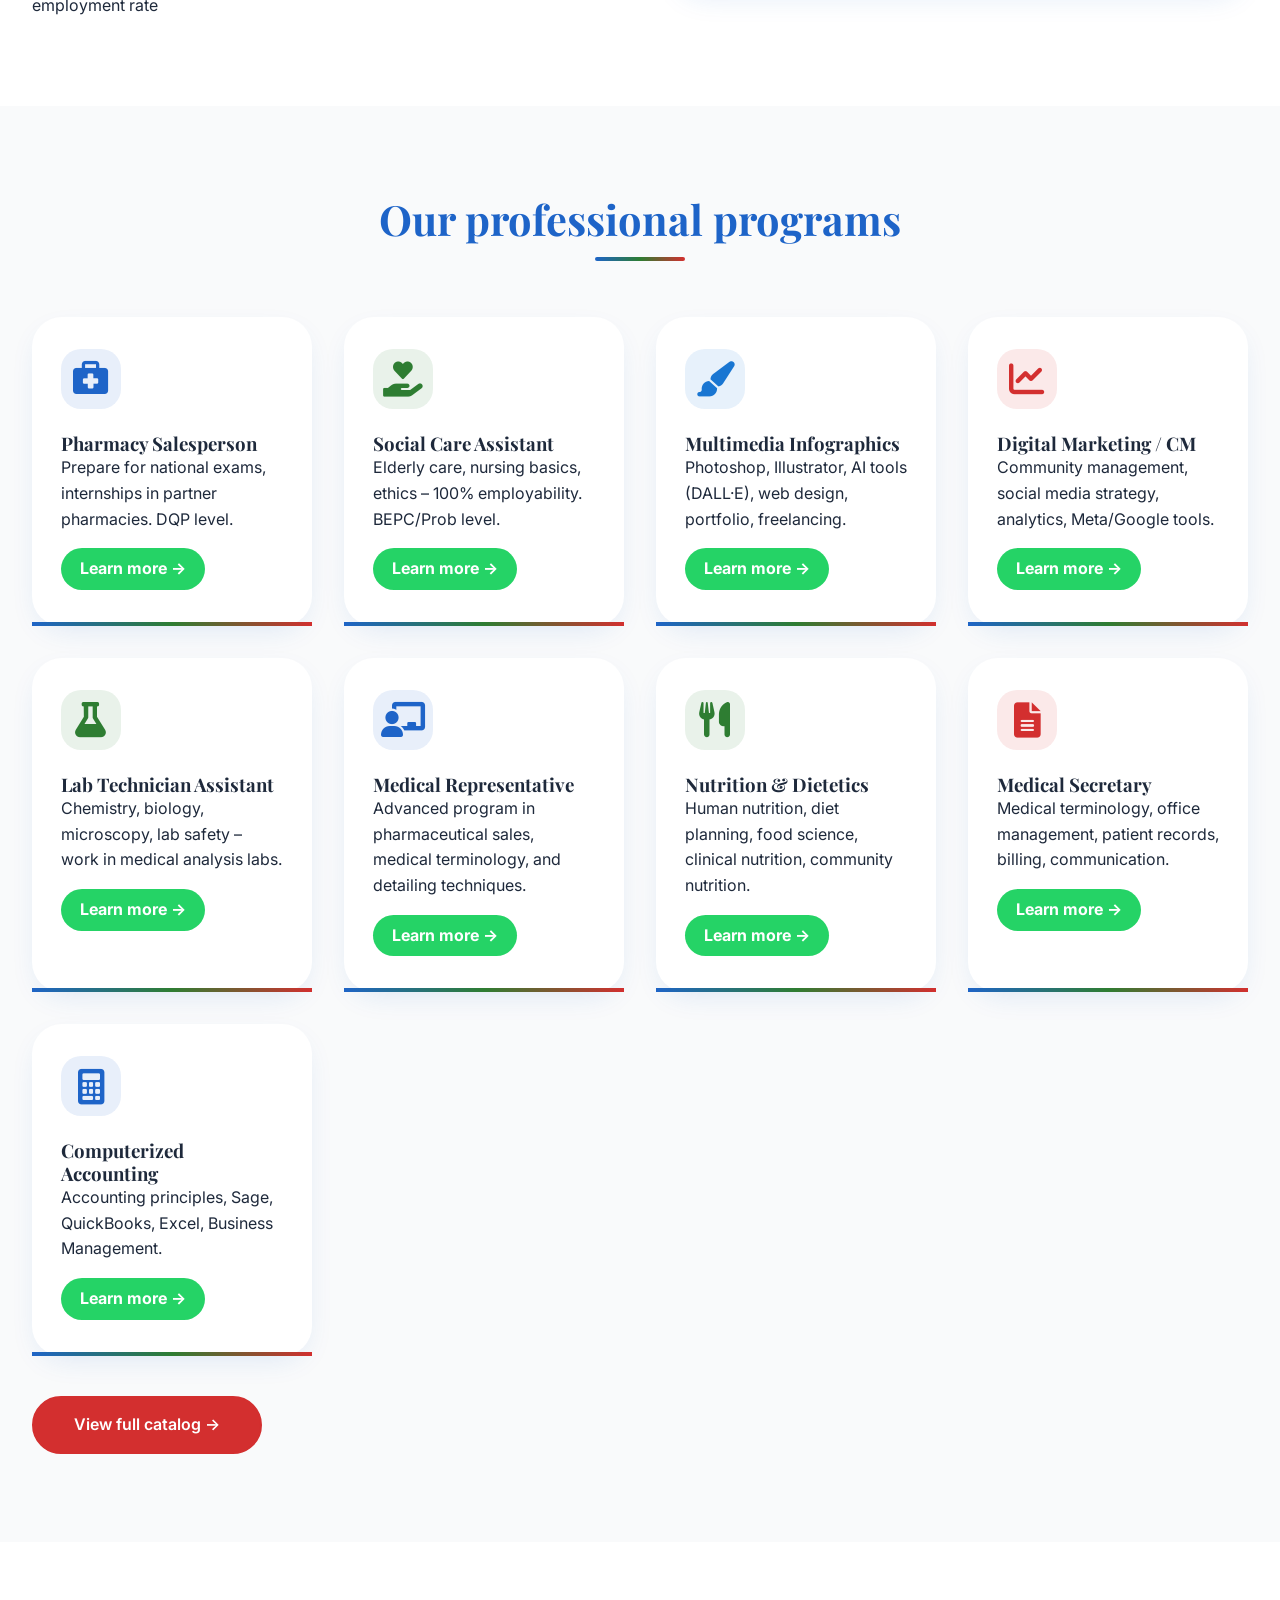
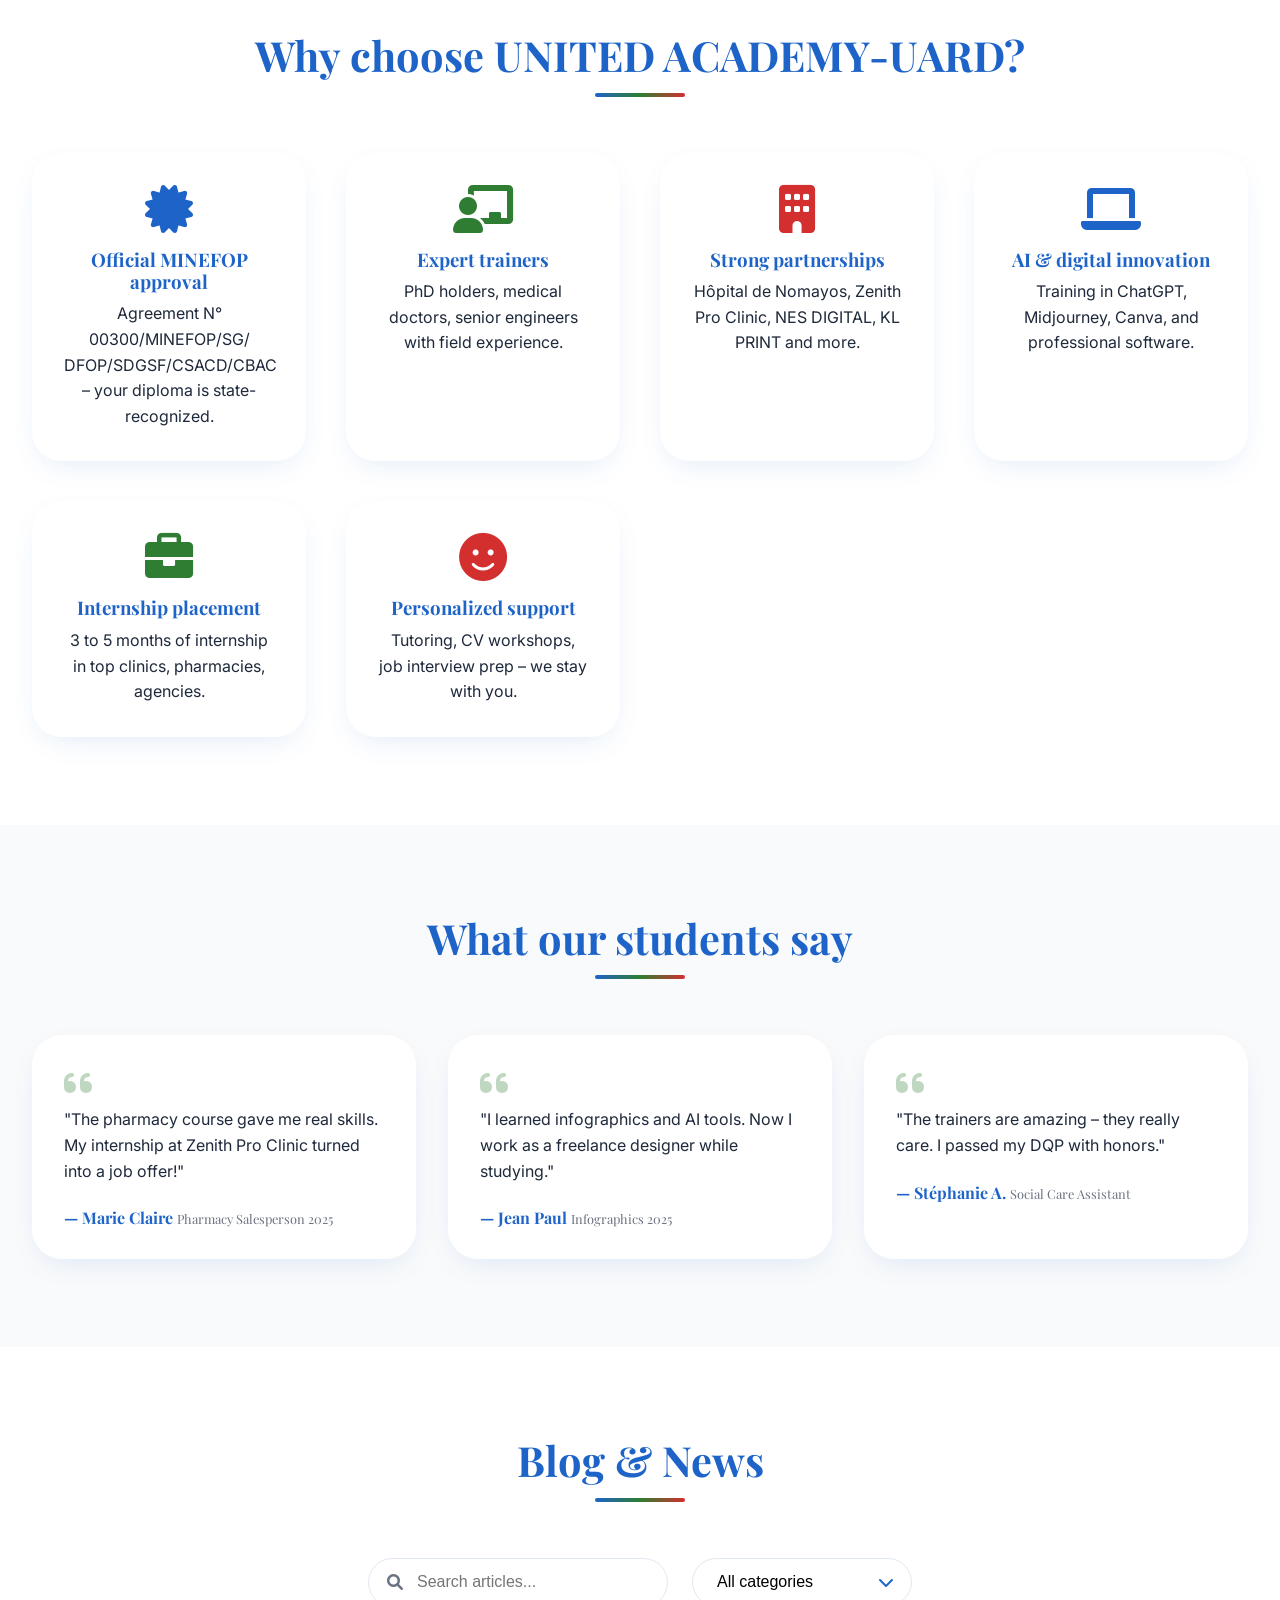
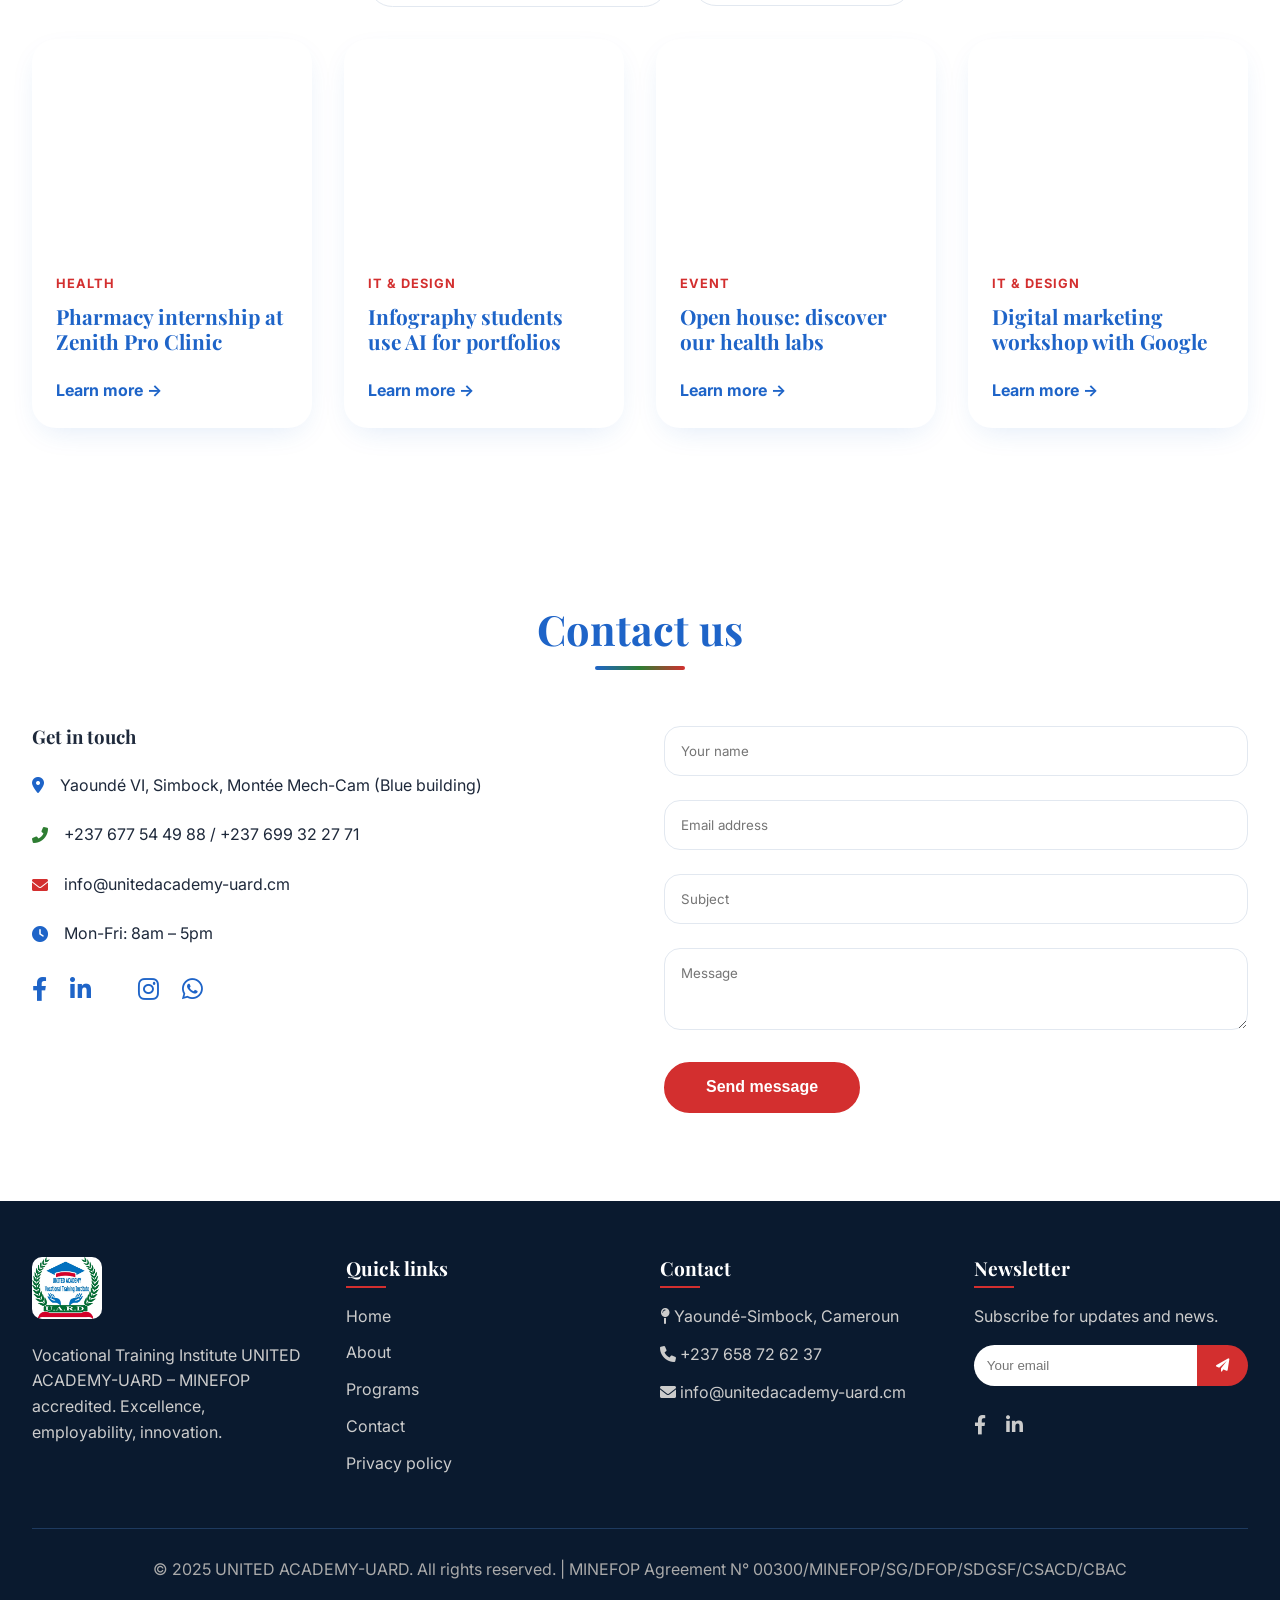
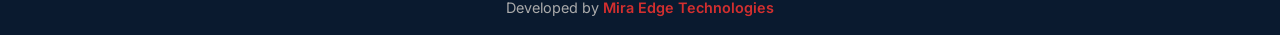
==== commit 920e71e0: "first updates from client done,  translateion implemented for all pages" ====
--- a/index.html
+++ b/index.html
@@ -4,17 +4,17 @@
     <meta charset="UTF-8">
     <meta name="viewport" content="width=device-width, initial-scale=1.0">
     <!-- PRIMARY META TAGS (SEO) -->
-    <title>VTI UARD | United Academy – Vocational Training Institute Cameroon (MINEFOP Accredited)</title>
-    <meta name="description" content="Official website of Vocational Training Institute of United Academy (VTI UARD) – MINEFOP accredited center in Yaoundé. Professional certifications in health, paramedical, IT, management. 100% success rate.">
-    <meta name="keywords" content="vocational training Cameroon, MINEFOP, VTI UARD, United Academy, health training Yaoundé, pharmacy salesperson, community management, infographics, social care assistant, professional certification">
-    <meta name="author" content="VTI UARD">
+    <title>UNITED ACADEMY-UARD | Vocational Training Institute – MINEFOP Accredited</title>
+    <meta name="description" content="Official website of Vocational Training Institute UNITED ACADEMY-UARD – MINEFOP accredited center in Yaoundé. Professional certifications in health, paramedical, IT, management. 100% success rate.">
+    <meta name="keywords" content="vocational training Cameroon, MINEFOP, UNITED ACADEMY-UARD, United Academy, health training Yaoundé, pharmacy salesperson, community management, infographics, social care assistant, professional certification">
+    <meta name="author" content="UNITED ACADEMY-UARD">
     <meta name="robots" content="index, follow">
-    <meta property="og:title" content="VTI UARD – United Academy: School of Multiple Talents">
+    <meta property="og:title" content="UNITED ACADEMY-UARD – School of Multiple Talents">
     <meta property="og:description" content="Accredited vocational training center in Yaoundé. Prepare for DQP/CQP with 100% success. Health, IT, management programs.">
     <meta property="og:image" content="assets/images/logo.jpg">
-    <meta property="og:url" content="https://www.vtiuard.cm">
+    <meta property="og:url" content="https://www.unitedacademy-uard.cm">
     <meta name="twitter:card" content="summary_large_image">
-    <link rel="canonical" href="https://www.vtiuard.cm">
+    <link rel="canonical" href="https://www.unitedacademy-uard.cm">
     <!-- Font Awesome 6 -->
     <link rel="stylesheet" href="https://cdnjs.cloudflare.com/ajax/libs/font-awesome/6.0.0-beta3/css/all.min.css">
     <!-- Google Fonts: Inter + Playfair Display (elegant) -->
@@ -45,9 +45,9 @@
             <div class="container header-flex">
                 <!-- logo area (blue + green + red accents) -->
                 <div class="logo-area">
-                    <img src="assets/images/logo.jpg" alt="VTI UARD United Academy Logo" class="logo-img" width="50" height="50">
+                    <img src="assets/images/logo.jpg" alt="UNITED ACADEMY-UARD Logo" class="logo-img" width="50" height="50">
                     <div class="logo-text-wrapper">
-                        <span class="logo-text">UNITED ACADEMY</span>
+                        <span class="logo-text">UNITED ACADEMY-UARD</span>
                         <span class="logo-tagline">Vocational Training Institute</span>
                     </div>
                 </div>
@@ -57,10 +57,8 @@
                         <li><a href="index.html" class="nav-link active" data-i18n="nav_home">Home</a></li>
                         <li><a href="about.html" class="nav-link" data-i18n="nav_about">About</a></li>
                         <li><a href="programs.html" class="nav-link" data-i18n="nav_programs">Programs</a></li>
-                        <!-- <li><a href="#why-us" class="nav-link" data-i18n="nav_why">Why us</a></li> -->
                         <li><a href="testimonials.html" class="nav-link" data-i18n="nav_testimonials">Testimonials</a></li>
                         <li><a href="blog.html" class="nav-link" data-i18n="nav_news">Updates</a></li>
-                        <!-- <li><a href="#news" class="nav-link" data-i18n="nav_news">News</a></li> -->
                         <li><a href="contact.html" class="nav-link" data-i18n="nav_contact">Contact</a></li>
                     </ul>
                     <div class="lang-switcher">
@@ -80,15 +78,15 @@
                 <div class="slide" style="background-image: url('assets/images/hero2.jpg');"></div>
                 <div class="slide" style="background-image: url('assets/images/hero3.jpg');"></div>
             </div>
-            <div class="hero-overlay thick-overlay"></div> <!-- thicker overlay class -->
+            <div class="hero-overlay thick-overlay"></div>
             <div class="hero-content container">
                 <div class="hero-text-box">
-                    <h1 class="hero-title" id="heroMainTitle" data-i18n="hero_title1">Shape your future with <span class="accent">VTI UARD</span></h1>
+                    <h1 class="hero-title" id="heroMainTitle" data-i18n="hero_title1">Shape your future with <span class="accent">UNITED ACADEMY-UARD</span></h1>
                     <p class="hero-sub" id="heroSubText" data-i18n="hero_sub1">MINEFOP accredited · 100% success · School of multiple talents</p>
                     <div class="hero-buttons">
-                        <a href="#" class="btn btn-primary" id="heroBtn1" data-i18n="hero_btn1">Read more</a>
-                        <a href="#contact" class="btn btn-outline" id="heroBtn2" data-i18n="hero_btn2">Contact us</a>
-                        <a href="#" class="btn btn-outline-alt" id="heroBtn3" data-i18n="hero_btn3">Requirements</a>
+                        <a href="about.html" class="btn btn-primary" id="heroBtn1" data-i18n="hero_btn1">Read more</a>
+                        <a href="contact.html" class="btn btn-outline" id="heroBtn2" data-i18n="hero_btn2">Contact us</a>
+                        <a href="programs.html" class="btn btn-outline-alt" id="heroBtn3" data-i18n="hero_btn3">Requirements</a>
                     </div>
                 </div>
             </div>
@@ -103,28 +101,28 @@
         <section id="about" class="section about-section">
             <div class="container">
                 <div class="section-header fade-up">
-                    <h2 data-i18n="about_title">About VTI UARD</h2>
+                    <h2 data-i18n="about_title">About UNITED ACADEMY-UARD</h2>
                     <div class="divider"></div>
                 </div>
                 <div class="about-grid">
                     <div class="about-text fade-up">
-                        <p data-i18n="about_desc1"><strong>Vocational Training Institute of United Academy (VTI UARD)</strong> is a MINEFOP-accredited center (Agreement N°00300) located in Yaoundé, Simbock. Since 2024, we blend academic excellence with hands-on skills to prepare the next generation of health, IT, and management professionals.</p>
-                        <p data-i18n="about_desc2">Our mission: deliver certified qualifications (DQP/CQP) with a 100% success rate, thanks to expert trainers and modern facilities. We are <em>the school of multiple talents</em> – rooted in Cameroonian values and global standards.</p>
+                        <p><strong>Vocational Training Institute UNITED ACADEMY-UARD</strong> is a MINEFOP-accredited center (Agreement N° <strong>00300/MINEFOP/SG/DFOP/SDGSF/CSACD/CBAC</strong>) located in Yaoundé, Simbock. Since 2024, we blend academic excellence with hands-on skills to prepare the next generation of health, IT, and management professionals.</p>
+                        <p>Our mission: deliver certified qualifications (DQP/CQP) with a 100% success rate, thanks to expert trainers and modern facilities. We are <em>the school of multiple talents</em> – rooted in Cameroonian values and global standards.</p>
                         <div class="about-stats">
                             <div class="stat"><span class="stat-num">100%</span> <span data-i18n="about_success">success rate</span></div>
-                            <div class="stat"><span class="stat-num">6+</span> <span data-i18n="about_programs">specialized programs</span></div>
+                            <div class="stat"><span class="stat-num">8+</span> <span data-i18n="about_programs">specialized programs</span></div>
                             <div class="stat"><span class="stat-num">15+</span> <span data-i18n="about_partners">clinic partners</span></div>
                             <div class="stat"><span class="stat-num">98%</span> <span data-i18n="about_employ">employment rate</span></div>
                         </div>
                     </div>
                     <div class="about-image fade-up">
-                        <img src="assets/images/about.jpg" alt="Students at VTI UARD lab" loading="lazy">
-                    </div>
-                </div>
-            </div>
-        </section>
-
-        <!-- ========== PROGRAMS SECTION (detailed) ========== -->
+                        <img src="assets/images/about top.jpg" alt="Students at UNITED ACADEMY-UARD lab" loading="lazy">
+                    </div>
+                </div>
+            </div>
+        </section>
+
+        <!-- ========== PROGRAMS SECTION (updated with flyer programs) ========== -->
         <section id="programs" class="section programs-section bg-light">
             <div class="container">
                 <div class="section-header fade-up">
@@ -132,42 +130,60 @@
                     <div class="divider"></div>
                 </div>
                 <div class="programs-grid">
-                    <!-- card 1 Health -->
+                    <!-- Health Programs -->
                     <div class="program-card fade-up">
                         <div class="card-icon" style="background: rgba(30, 100, 200, 0.1);"><i class="fas fa-briefcase-medical" style="color: #1E64C8;"></i></div>
-                        <h3 data-i18n="prog_pharma">Pharmacy salesperson</h3>
+                        <h3 data-i18n="prog_pharma">Pharmacy Salesperson</h3>
                         <p data-i18n="prog_pharma_desc">Prepare for national exams, internships in partner pharmacies. DQP level.</p>
-                        <a href="#" class="card-link" data-i18n="learn_more">Learn more →</a>
+                        <a href="https://wa.me/237677544988?text=Hello%2C%20I%27m%20interested%20in%20the%20Pharmacy%20Salesperson%20program" class="card-link whatsapp-link" target="_blank" data-i18n="learn_more">Learn more →</a>
                     </div>
                     <div class="program-card fade-up">
                         <div class="card-icon" style="background: rgba(46, 125, 50, 0.1);"><i class="fas fa-hand-holding-heart" style="color: #2E7D32;"></i></div>
-                        <h3 data-i18n="prog_avs">Social care assistant</h3>
+                        <h3 data-i18n="prog_avs">Social Care Assistant</h3>
                         <p data-i18n="prog_avs_desc">Elderly care, nursing basics, ethics – 100% employability. BEPC/Prob level.</p>
-                        <a href="#" class="card-link" data-i18n="learn_more">Learn more →</a>
+                        <a href="https://wa.me/237677544988?text=Hello%2C%20I%27m%20interested%20in%20the%20Social%20Care%20Assistant%20program" class="card-link whatsapp-link" target="_blank" data-i18n="learn_more">Learn more →</a>
                     </div>
                     <div class="program-card fade-up">
                         <div class="card-icon" style="background: rgba(25, 118, 210, 0.1);"><i class="fas fa-paint-brush" style="color: #1976D2;"></i></div>
-                        <h3 data-i18n="prog_infograph">Multimedia infographics</h3>
+                        <h3 data-i18n="prog_infograph">Multimedia Infographics</h3>
                         <p data-i18n="prog_infograph_desc">Photoshop, Illustrator, AI tools (DALL·E), web design, portfolio, freelancing.</p>
-                        <a href="#" class="card-link" data-i18n="learn_more">Learn more →</a>
+                        <a href="https://wa.me/237677544988?text=Hello%2C%20I%27m%20interested%20in%20the%20Multimedia%20Infographics%20program" class="card-link whatsapp-link" target="_blank" data-i18n="learn_more">Learn more →</a>
                     </div>
                     <div class="program-card fade-up">
                         <div class="card-icon" style="background: rgba(211, 47, 47, 0.1);"><i class="fas fa-chart-line" style="color: #D32F2F;"></i></div>
-                        <h3 data-i18n="prog_digital">Digital marketing / CM</h3>
+                        <h3 data-i18n="prog_digital">Digital Marketing / CM</h3>
                         <p data-i18n="prog_digital_desc">Community management, social media strategy, analytics, Meta/Google tools.</p>
-                        <a href="#" class="card-link" data-i18n="learn_more">Learn more →</a>
+                        <a href="https://wa.me/237677544988?text=Hello%2C%20I%27m%20interested%20in%20the%20Digital%20Marketing%20program" class="card-link whatsapp-link" target="_blank" data-i18n="learn_more">Learn more →</a>
                     </div>
                     <div class="program-card fade-up">
                         <div class="card-icon" style="background: rgba(46, 125, 50, 0.1);"><i class="fas fa-flask" style="color: #2E7D32;"></i></div>
-                        <h3 data-i18n="prog_lab">Lab technician assistant</h3>
+                        <h3 data-i18n="prog_lab">Lab Technician Assistant</h3>
                         <p data-i18n="prog_lab_desc">Chemistry, biology, microscopy, lab safety – work in medical analysis labs.</p>
-                        <a href="#" class="card-link" data-i18n="learn_more">Learn more →</a>
-                    </div>
-                    <div class="program-card fade-up">
-                        <div class="card-icon" style="background: rgba(25, 118, 210, 0.1);"><i class="fas fa-laptop-code" style="color: #1976D2;"></i></div>
-                        <h3 data-i18n="prog_web">Web design & development</h3>
-                        <p data-i18n="prog_web_desc">HTML/CSS, JavaScript, WordPress, UX/UI – build modern websites.</p>
-                        <a href="#" class="card-link" data-i18n="learn_more">Learn more →</a>
+                        <a href="https://wa.me/237677544988?text=Hello%2C%20I%27m%20interested%20in%20the%20Lab%20Technician%20Assistant%20program" class="card-link whatsapp-link" target="_blank" data-i18n="learn_more">Learn more →</a>
+                    </div>
+                    <div class="program-card fade-up">
+                        <div class="card-icon" style="background: rgba(30, 100, 200, 0.1);"><i class="fas fa-chalkboard-user" style="color: #1E64C8;"></i></div>
+                        <h3 data-i18n="prog_medrep">Medical Representative</h3>
+                        <p data-i18n="prog_medrep_desc">Advanced program in pharmaceutical sales, medical terminology, and detailing techniques.</p>
+                        <a href="https://wa.me/237677544988?text=Hello%2C%20I%27m%20interested%20in%20the%20Medical%20Representative%20program" class="card-link whatsapp-link" target="_blank" data-i18n="learn_more">Learn more →</a>
+                    </div>
+                    <div class="program-card fade-up">
+                        <div class="card-icon" style="background: rgba(46, 125, 50, 0.1);"><i class="fas fa-utensils" style="color: #2E7D32;"></i></div>
+                        <h3 data-i18n="prog_nutrition">Nutrition & Dietetics</h3>
+                        <p data-i18n="prog_nutrition_desc">Human nutrition, diet planning, food science, clinical nutrition, community nutrition.</p>
+                        <a href="https://wa.me/237677544988?text=Hello%2C%20I%27m%20interested%20in%20the%20Nutrition%20%26%20Dietetics%20program" class="card-link whatsapp-link" target="_blank" data-i18n="learn_more">Learn more →</a>
+                    </div>
+                    <div class="program-card fade-up">
+                        <div class="card-icon" style="background: rgba(211, 47, 47, 0.1);"><i class="fas fa-file-alt" style="color: #D32F2F;"></i></div>
+                        <h3 data-i18n="prog_medsec">Medical Secretary</h3>
+                        <p data-i18n="prog_medsec_desc">Medical terminology, office management, patient records, billing, communication.</p>
+                        <a href="https://wa.me/237677544988?text=Hello%2C%20I%27m%20interested%20in%20the%20Medical%20Secretary%20program" class="card-link whatsapp-link" target="_blank" data-i18n="learn_more">Learn more →</a>
+                    </div>
+                    <div class="program-card fade-up">
+                        <div class="card-icon" style="background: rgba(30, 100, 200, 0.1);"><i class="fas fa-calculator" style="color: #1E64C8;"></i></div>
+                        <h3 data-i18n="prog_accounting">Computerized Accounting</h3>
+                        <p data-i18n="prog_accounting_desc">Accounting principles, Sage, QuickBooks, Excel, Business Management.</p>
+                        <a href="https://wa.me/237677544988?text=Hello%2C%20I%27m%20interested%20in%20the%20Computerized%20Accounting%20program" class="card-link whatsapp-link" target="_blank" data-i18n="learn_more">Learn more →</a>
                     </div>
                 </div>
                 <div class="center-btn fade-up">
@@ -176,18 +192,18 @@
             </div>
         </section>
 
-        <!-- ========== WHY US SECTION (new) ========== -->
+        <!-- ========== WHY US SECTION ========== -->
         <section id="why-us" class="section why-section">
             <div class="container">
                 <div class="section-header fade-up">
-                    <h2 data-i18n="why_title">Why choose VTI UARD?</h2>
+                    <h2 data-i18n="why_title">Why choose UNITED ACADEMY-UARD?</h2>
                     <div class="divider"></div>
                 </div>
                 <div class="why-grid">
                     <div class="why-item fade-up">
                         <i class="fas fa-certificate" style="color: #1E64C8;"></i>
                         <h3 data-i18n="why_official">Official MINEFOP approval</h3>
-                        <p data-i18n="why_official_desc">Agreement N°00300 – your diploma is state-recognized.</p>
+                        <p>Agreement N° 00300/MINEFOP/SG/<br>DFOP/SDGSF/CSACD/CBAC – your diploma is state-recognized.</p>
                     </div>
                     <div class="why-item fade-up">
                         <i class="fas fa-chalkboard-user" style="color: #2E7D32;"></i>
@@ -218,7 +234,7 @@
             </div>
         </section>
 
-        <!-- ========== TESTIMONIALS SECTION (new) ========== -->
+        <!-- ========== TESTIMONIALS SECTION ========== -->
         <section id="testimonials" class="section testimonials-section bg-light">
             <div class="container">
                 <div class="section-header fade-up">
@@ -229,17 +245,17 @@
                     <div class="testimonial-card fade-up">
                         <i class="fas fa-quote-left quote"></i>
                         <p data-i18n="testimonial1">"The pharmacy course gave me real skills. My internship at Zenith Pro Clinic turned into a job offer!"</p>
-                        <h4>— Marie Claire <span>Vendeur Pharmacie 2025</span></h4>
+                        <h4>— Marie Claire <span>Pharmacy Salesperson 2025</span></h4>
                     </div>
                     <div class="testimonial-card fade-up">
                         <i class="fas fa-quote-left quote"></i>
                         <p data-i18n="testimonial2">"I learned infographics and AI tools. Now I work as a freelance designer while studying."</p>
-                        <h4>— Jean Paul <span>Infographie 2025</span></h4>
+                        <h4>— Jean Paul <span>Infographics 2025</span></h4>
                     </div>
                     <div class="testimonial-card fade-up">
                         <i class="fas fa-quote-left quote"></i>
                         <p data-i18n="testimonial3">"The trainers are amazing – they really care. I passed my DQP with honors."</p>
-                        <h4>— Stéphanie A. <span>Auxiliaire de vie</span></h4>
+                        <h4>— Stéphanie A. <span>Social Care Assistant</span></h4>
                     </div>
                 </div>
             </div>
@@ -286,14 +302,14 @@
                         <h3 data-i18n="get_in_touch">Get in touch</h3>
                         <p><i class="fas fa-map-marker-alt" style="color: #1E64C8;"></i> Yaoundé VI, Simbock, Montée Mech-Cam (Blue building)</p>
                         <p><i class="fas fa-phone-alt" style="color: #2E7D32;"></i> +237 677 54 49 88 / +237 699 32 27 71</p>
-                        <p><i class="fas fa-envelope" style="color: #D32F2F;"></i> diderotfopa@gmail.com</p>
+                        <p><i class="fas fa-envelope" style="color: #D32F2F;"></i> info@unitedacademy-uard.cm</p>
                         <p><i class="fas fa-clock" style="color: #1E64C8;"></i> Mon-Fri: 8am – 5pm</p>
                         <div class="social-links">
                             <a href="#" aria-label="Facebook"><i class="fab fa-facebook-f"></i></a>
                             <a href="#" aria-label="LinkedIn"><i class="fab fa-linkedin-in"></i></a>
                             <a href="#" aria-label="Twitter"><i class="fab fa-x-twitter"></i></a>
                             <a href="#" aria-label="Instagram"><i class="fab fa-instagram"></i></a>
-                            <a href="#" aria-label="WhatsApp"><i class="fab fa-whatsapp"></i></a>
+                            <a href="https://wa.me/237677544988" aria-label="WhatsApp"><i class="fab fa-whatsapp"></i></a>
                         </div>
                     </div>
                     <div class="contact-form fade-up">
@@ -315,8 +331,8 @@
                 <div class="footer-grid">
                     <!-- col 1: logo + about -->
                     <div class="footer-col">
-                        <img src="assets/images/logo.jpg" alt="VTI UARD" class="footer-logo" width="70">
-                        <p data-i18n="footer_about">Vocational Training Institute of United Academy – MINEFOP accredited. Excellence, employability, innovation.</p>
+                        <img src="assets/images/logo.jpg" alt="UNITED ACADEMY-UARD" class="footer-logo" width="70">
+                        <p data-i18n="footer_about">Vocational Training Institute UNITED ACADEMY-UARD – MINEFOP accredited. Excellence, employability, innovation.</p>
                     </div>
                     <!-- col 2: quick links -->
                     <div class="footer-col">
@@ -334,7 +350,7 @@
                         <h4 data-i18n="footer_contact">Contact</h4>
                         <p><i class="fas fa-map-pin"></i> Yaoundé-Simbock, Cameroun</p>
                         <p><i class="fas fa-phone"></i> +237 658 72 62 37</p>
-                        <p><i class="fas fa-envelope"></i> diderotfopa@gmail.com</p>
+                        <p><i class="fas fa-envelope"></i> info@unitedacademy-uard.cm</p>
                     </div>
                     <!-- col 4: newsletter -->
                     <div class="footer-col">
@@ -352,7 +368,7 @@
                     </div>
                 </div>
                 <div class="footer-bottom">
-                    <p>&copy; 2025 VTI UARD – United Academy. <span data-i18n="footer_rights">All rights reserved.</span> | <span data-i18n="footer_approval">MINEFOP Agreement N°00300</span></p>
+                    <p>&copy; 2025 UNITED ACADEMY-UARD. <span data-i18n="footer_rights">All rights reserved.</span> | <span data-i18n="footer_approval">MINEFOP Agreement N° 00300/MINEFOP/SG/DFOP/SDGSF/CSACD/CBAC</span></p>
                     <p class="developer">Developed by <a href="https://www.miraedge.tech" target="_blank" rel="noopener">Mira Edge Technologies</a></p>
                 </div>
             </div>
--- a/assets/css/style.css
+++ b/assets/css/style.css
@@ -451,17 +451,74 @@
 /* about */
 .about-grid {
     display: grid;
-    grid-template-columns: 1fr 1fr;
-    gap: 4rem;
-    align-items: center;
+    grid-template-columns: 1fr;
+    gap: 1.5rem;
+    align-items: start;
+    width: 100%;
+}
+
+.about-text {
+    word-wrap: break-word;
+    overflow-wrap: break-word;
+    hyphens: auto;
+    max-width: 100%;
+    min-width: 0;
+}
+
+.about-image {
+    min-width: 0;
+}
+
+.about-image img {
+    width: 100%;
+    height: auto;
+    max-width: 100%;
+    display: block;
+    border-radius: 30px;
+    box-shadow: var(--shadow-sm);
+    border: 3px solid var(--green-light);
+}
+
+.about-text p {
+    margin-bottom: 1rem;
+    font-size: 1rem;
+    line-height: 1.6;
+}
+
+.about-image {
+    width: 100%;
+    max-width: 100%;
+    display: block;
+}
+
+.about-image img {
+    width: 100%;
+    height: auto;
+    max-width: 100%;
+    border-radius: 30px;
+    box-shadow: var(--shadow-sm);
+    border: 3px solid var(--green-light);
 }
 
 .about-stats {
     display: flex;
-    gap: 2.2rem;
-    margin-top: 2rem;
+    gap: 1rem;
+    margin-top: 1.5rem;
     flex-wrap: wrap;
-}
+    align-items: baseline;
+}
+
+.stat {
+    min-width: 120px;
+}
+
+.stat-num {
+    font-size: 1.8rem;
+    font-weight: 800;
+    color: var(--red);
+    display: block;
+}
+
 
 .stat-num {
     font-size: 2.2rem;
@@ -738,11 +795,20 @@
 }
 .footer-col ul li {
     margin-bottom: 0.7rem;
+    word-wrap: break-word;
+    overflow-wrap: break-word;
+    hyphens: auto;
 }
 .footer-col ul li a {
     color: #ccc;
     text-decoration: none;
     transition: color 0.2s;
+}
+.footer-col p,
+.footer-bottom p {
+    word-wrap: break-word;
+    overflow-wrap: break-word;
+    hyphens: auto;
 }
 .footer-col ul li a:hover {
     color: var(--red);
@@ -813,6 +879,355 @@
 .fade-up.visible {
     opacity: 1;
     transform: translateY(0);
+}
+/* added styles for updates */
+/* ===== ADDITIONAL STYLES FOR WHATSAPP BUTTONS ===== */
+.btn-whatsapp {
+    background: #25D366;
+    color: white;
+    padding: 0.6rem 1.2rem;
+    border-radius: 40px;
+    text-decoration: none;
+    font-weight: 600;
+    display: inline-flex;
+    align-items: center;
+    gap: 0.5rem;
+    transition: all 0.3s ease;
+    border: 2px solid #25D366;
+}
+
+.btn-whatsapp:hover {
+    background: transparent;
+    color: #25D366;
+    transform: scale(1.05);
+}
+
+.btn-whatsapp i {
+    font-size: 1.1rem;
+}
+
+.btn-whatsapp-large {
+    background: #25D366;
+    color: white;
+    padding: 1rem 2rem;
+    border-radius: 50px;
+    text-decoration: none;
+    font-weight: 600;
+    display: inline-flex;
+    align-items: center;
+    gap: 0.8rem;
+    transition: all 0.3s ease;
+    font-size: 1.1rem;
+    border: 2px solid #25D366;
+}
+
+.btn-whatsapp-large:hover {
+    background: transparent;
+    color: #25D366;
+    transform: scale(1.05);
+}
+
+.btn-whatsapp-large i {
+    font-size: 1.3rem;
+}
+
+.whatsapp-link {
+    display: inline-flex;
+    align-items: center;
+    gap: 0.5rem;
+    background: #25D366;
+    color: white;
+    padding: 0.5rem 1.2rem;
+    border-radius: 40px;
+    transition: all 0.3s ease;
+}
+
+.whatsapp-link:hover {
+    background: #128C7E;
+    color: white;
+    transform: translateX(5px);
+}
+
+/* ===== VIDEO TESTIMONIALS SECTION ===== */
+.video-testimonials-section {
+    background: linear-gradient(135deg, #f8fafc 0%, #ffffff 100%);
+}
+
+.video-testimonials-grid {
+    display: grid;
+    grid-template-columns: repeat(auto-fit, minmax(300px, 1fr));
+    gap: 2rem;
+    margin-top: 2rem;
+}
+
+.video-card {
+    background: #1f2937;
+    border-radius: 24px;
+    overflow: hidden;
+    position: relative;
+    box-shadow: 0 15px 30px -10px rgba(0, 0, 0, 0.1);
+    transition: transform 0.3s ease, box-shadow 0.3s ease;
+    display: flex;
+    align-items: center;
+    justify-content: center;
+    aspect-ratio: 16 / 9;
+}
+
+.video-card:hover {
+    transform: translateY(-8px);
+    box-shadow: 0 25px 40px -15px rgba(30, 100, 200, 0.2);
+}
+
+.video-card .video-thumb {
+    width: 100%;
+    height: 100%;
+    object-fit: cover;
+    opacity: 0.7;
+}
+
+.video-play-btn {
+    position: absolute;
+    width: 70px;
+    height: 70px;
+    background: var(--red);
+    border-radius: 50%;
+    display: flex;
+    align-items: center;
+    justify-content: center;
+    color: white;
+    font-size: 1.8rem;
+    text-decoration: none;
+    transition: transform 0.3s;
+    z-index: 10;
+}
+
+.video-play-btn:hover {
+    transform: scale(1.1);
+    color: white;
+}
+
+.play-video-btn {
+    position: absolute;
+    top: 50%;
+    left: 50%;
+    transform: translate(-50%, -50%);
+    color: white;
+    font-size: 3rem;
+    text-decoration: none;
+    transition: all 0.3s ease;
+    opacity: 0.9;
+    filter: drop-shadow(0 2px 10px rgba(0, 0, 0, 0.3));
+}
+
+.play-video-btn:hover {
+    transform: translate(-50%, -50%) scale(1.1);
+    opacity: 1;
+    color: var(--red);
+}
+
+.video-info {
+    padding: 1.5rem;
+}
+
+.video-info h3 {
+    font-size: 1.2rem;
+    color: var(--blue);
+    margin-bottom: 0.5rem;
+}
+
+.video-info p {
+    color: #4b5563;
+    font-size: 0.9rem;
+    margin-bottom: 0.5rem;
+    line-height: 1.5;
+}
+
+.video-duration {
+    font-size: 0.8rem;
+    color: #9ca3af;
+    display: inline-block;
+    background: #f3f4f6;
+    padding: 0.2rem 0.8rem;
+    border-radius: 20px;
+}
+
+/* Video Modal */
+.video-modal {
+    display: none;
+    position: fixed;
+    top: 0;
+    left: 0;
+    width: 100%;
+    height: 100%;
+    background: rgba(0, 0, 0, 0.9);
+    z-index: 1000;
+    justify-content: center;
+    align-items: center;
+}
+
+.video-modal-content {
+    position: relative;
+    width: 90%;
+    max-width: 900px;
+    background: #000;
+    border-radius: 20px;
+    overflow: hidden;
+}
+
+.close-modal {
+    position: absolute;
+    top: -40px;
+    right: 0;
+    color: white;
+    font-size: 2rem;
+    cursor: pointer;
+    transition: color 0.3s;
+    z-index: 10;
+}
+
+.close-modal:hover {
+    color: var(--red);
+}
+
+.video-container {
+    position: relative;
+    padding-bottom: 56.25%;
+    height: 0;
+    overflow: hidden;
+}
+
+.video-container iframe {
+    position: absolute;
+    top: 0;
+    left: 0;
+    width: 100%;
+    height: 100%;
+}
+
+/* ===== COUNCIL SECTION STYLES ===== */
+.council-section {
+    background: linear-gradient(135deg, #ffffff 0%, #f0f4fa 100%);
+}
+
+.council-subtitle {
+    text-align: center;
+    color: var(--gray-mid);
+    margin-top: -1rem;
+    margin-bottom: 2rem;
+}
+
+.council-grid {
+    display: grid;
+    grid-template-columns: repeat(auto-fit, minmax(250px, 1fr));
+    gap: 2rem;
+    margin-bottom: 2.5rem;
+}
+
+.council-card {
+    background: white;
+    padding: 2rem;
+    border-radius: 30px;
+    text-align: center;
+    box-shadow: 0 10px 25px -10px rgba(0, 0, 0, 0.08);
+    transition: transform 0.3s ease, box-shadow 0.3s ease;
+    border: 1px solid rgba(30, 100, 200, 0.1);
+}
+
+.council-card:hover {
+    transform: translateY(-5px);
+    box-shadow: 0 20px 35px -12px rgba(30, 100, 200, 0.15);
+}
+
+.council-card i {
+    font-size: 2.5rem;
+    margin-bottom: 1rem;
+}
+
+.council-card h3 {
+    font-size: 1.2rem;
+    color: var(--blue);
+    margin-bottom: 0.8rem;
+}
+
+.council-card p {
+    color: #4b5563;
+    font-size: 0.9rem;
+    margin-bottom: 0.3rem;
+}
+
+.council-card p:first-of-type {
+    font-weight: 600;
+    color: var(--green);
+}
+
+.council-mission {
+    text-align: center;
+    max-width: 800px;
+    margin: 0 auto;
+    padding: 1.5rem;
+    background: rgba(30, 100, 200, 0.05);
+    border-radius: 30px;
+    border-left: 4px solid var(--blue);
+    border-right: 4px solid var(--red);
+}
+
+.council-mission p {
+    color: #374151;
+    line-height: 1.7;
+}
+
+/* ===== RESPONSIVE ADJUSTMENTS ===== */
+@media (max-width: 768px) {
+    .video-testimonials-grid {
+        grid-template-columns: 1fr;
+    }
+    
+    .council-grid {
+        grid-template-columns: 1fr;
+    }
+    
+    .btn-whatsapp-large {
+        padding: 0.8rem 1.5rem;
+        font-size: 1rem;
+    }
+    
+    .video-thumbnail {
+        height: 180px;
+    }
+    
+    /* About section tablet fixes */
+    .about-grid {
+        gap: 2rem;
+    }
+    .about-stats {
+        gap: 1.2rem;
+    }
+}
+
+@media (min-width: 900px) {
+    .about-grid {
+        grid-template-columns: 1fr 1fr;
+        gap: 4rem;
+    }
+
+    .about-text p {
+        font-size: 1.05rem;
+    }
+
+    .about-stats {
+        gap: 2rem;
+        margin-top: 2rem;
+    }
+}
+
+@media (max-width: 480px) {
+    .video-info h3 {
+        font-size: 1rem;
+    }
+    
+    .council-card {
+        padding: 1.5rem;
+    }
 }
 
 /* mobile */
@@ -833,6 +1248,15 @@
     }
     .about-grid, .contact-grid, .footer-grid {
         grid-template-columns: 1fr;
+        gap: 2rem;
+    }
+    .about-stats {
+        flex-direction: column;
+        gap: 1rem;
+        align-items: flex-start;
+    }
+    .stat-num {
+        font-size: 1.8rem;
     }
     .hero-buttons .btn { padding: 0.7rem 1.5rem; }
 }
@@ -842,4 +1266,26 @@
     .logo-text { font-size: 1.3rem; }
     .hero-title { font-size: 2rem; }
     .logo-text-wrapper { display: none; }
+    
+    /* About section mobile fixes */
+    .about-grid {
+        gap: 1.5rem;
+    }
+    .about-text p {
+        font-size: 0.95rem;
+        line-height: 1.6;
+    }
+    .about-image img {
+        max-width: 100%;
+        height: auto;
+    }
+    .about-stats {
+        margin-top: 1.5rem;
+    }
+    .stat {
+        font-size: 0.9rem;
+    }
+    .stat-num {
+        font-size: 1.5rem;
+    }
 }
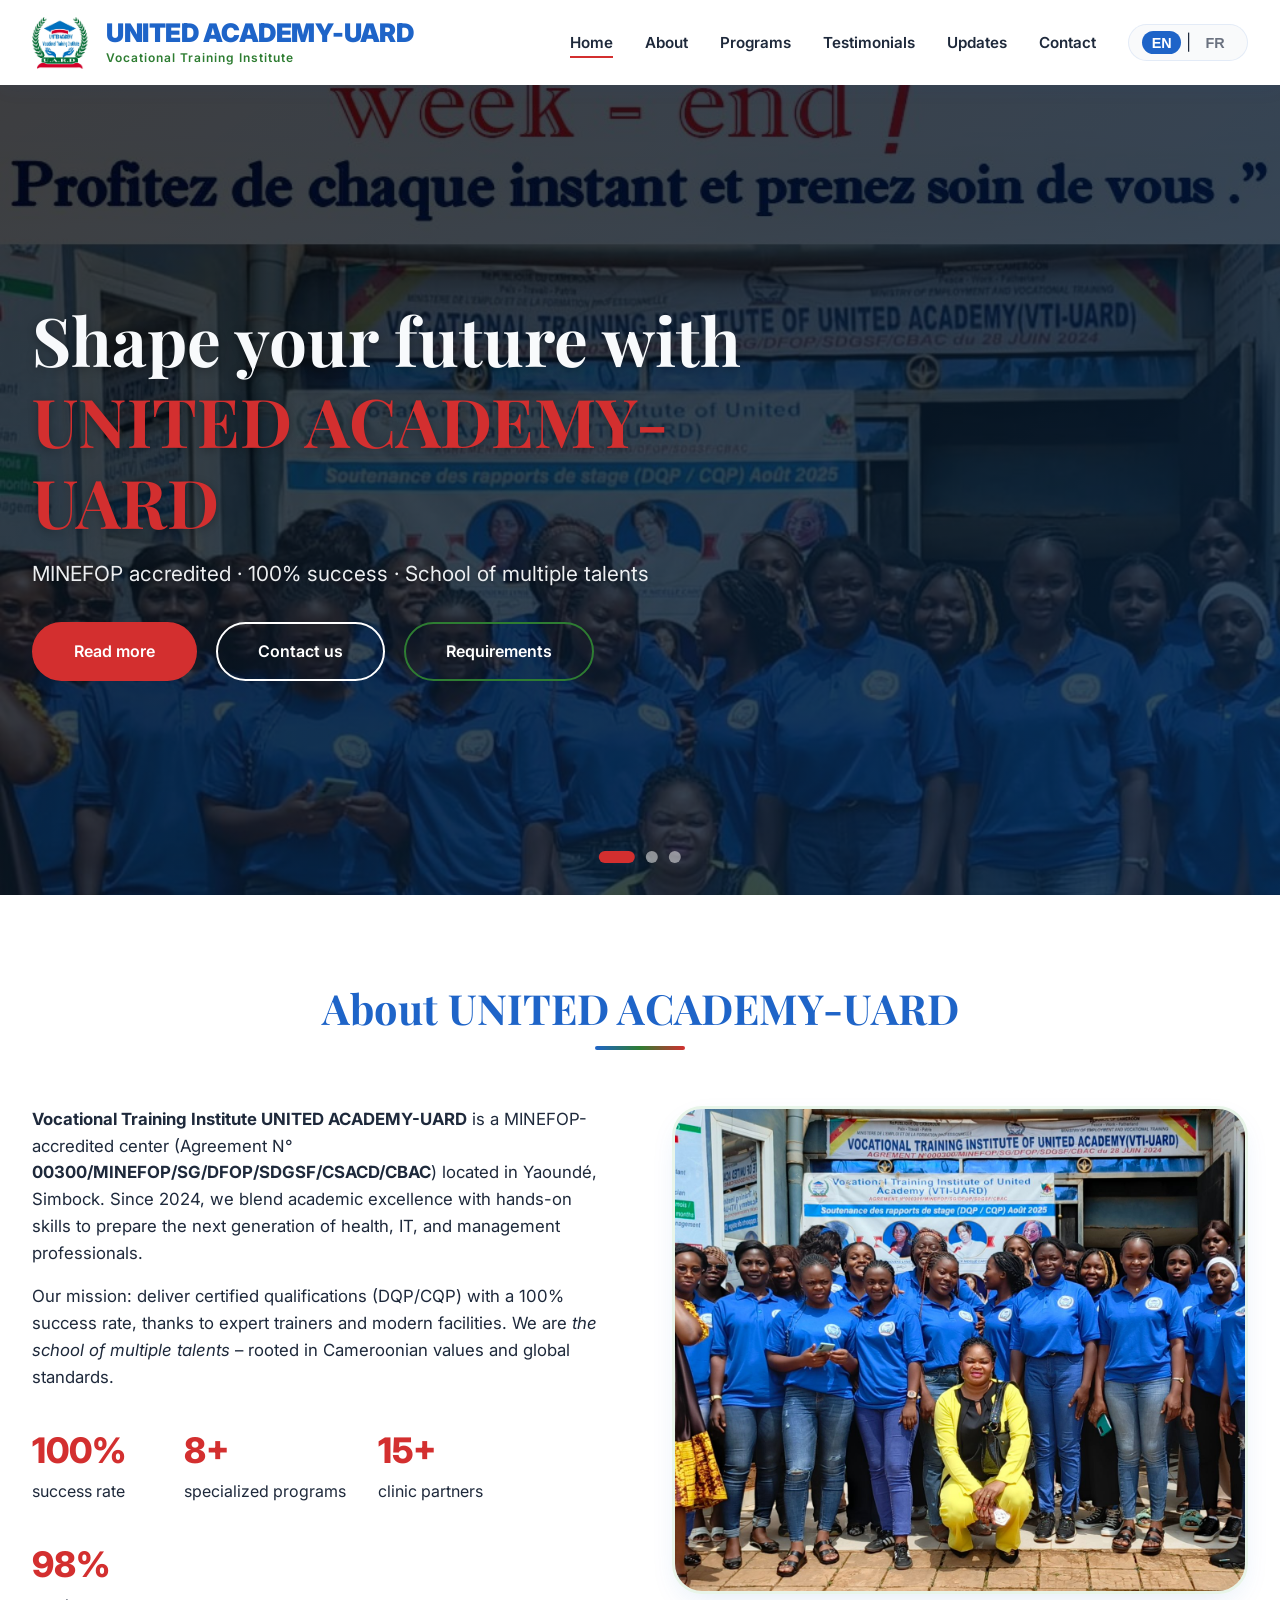
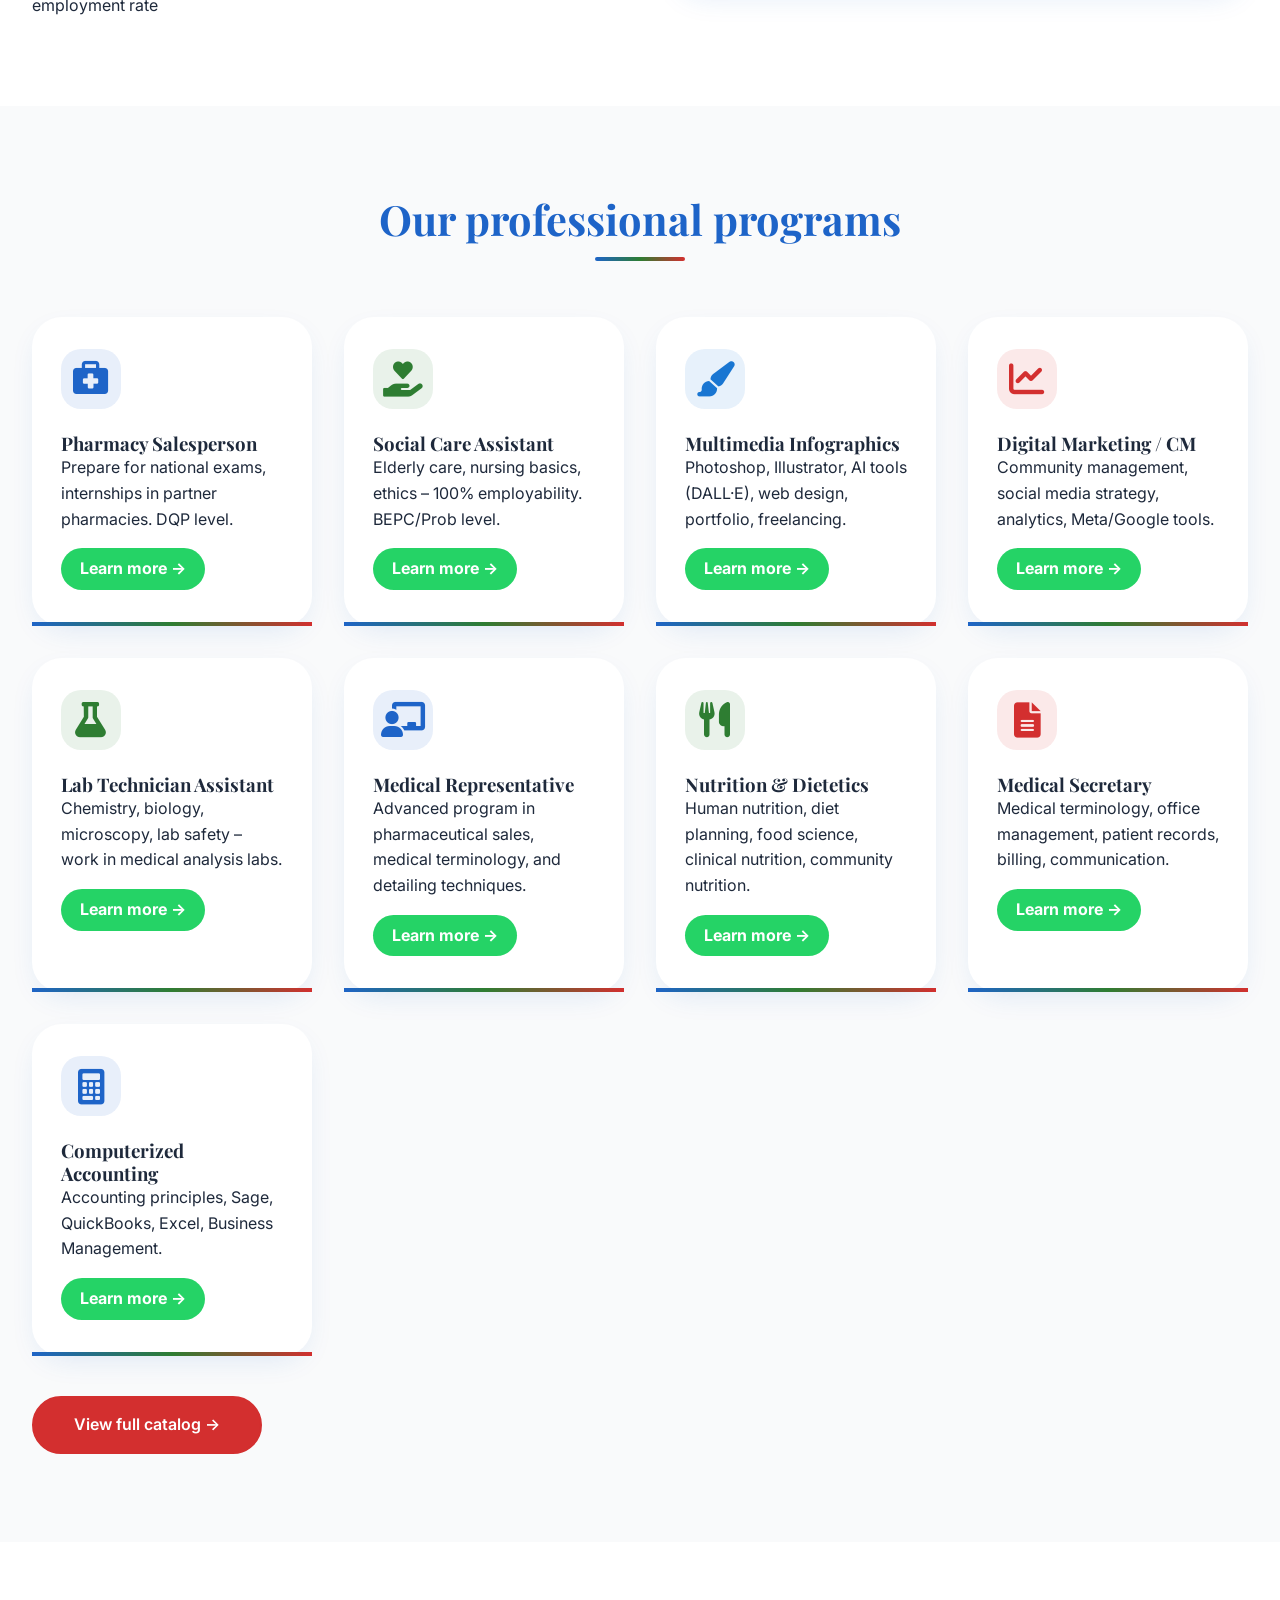
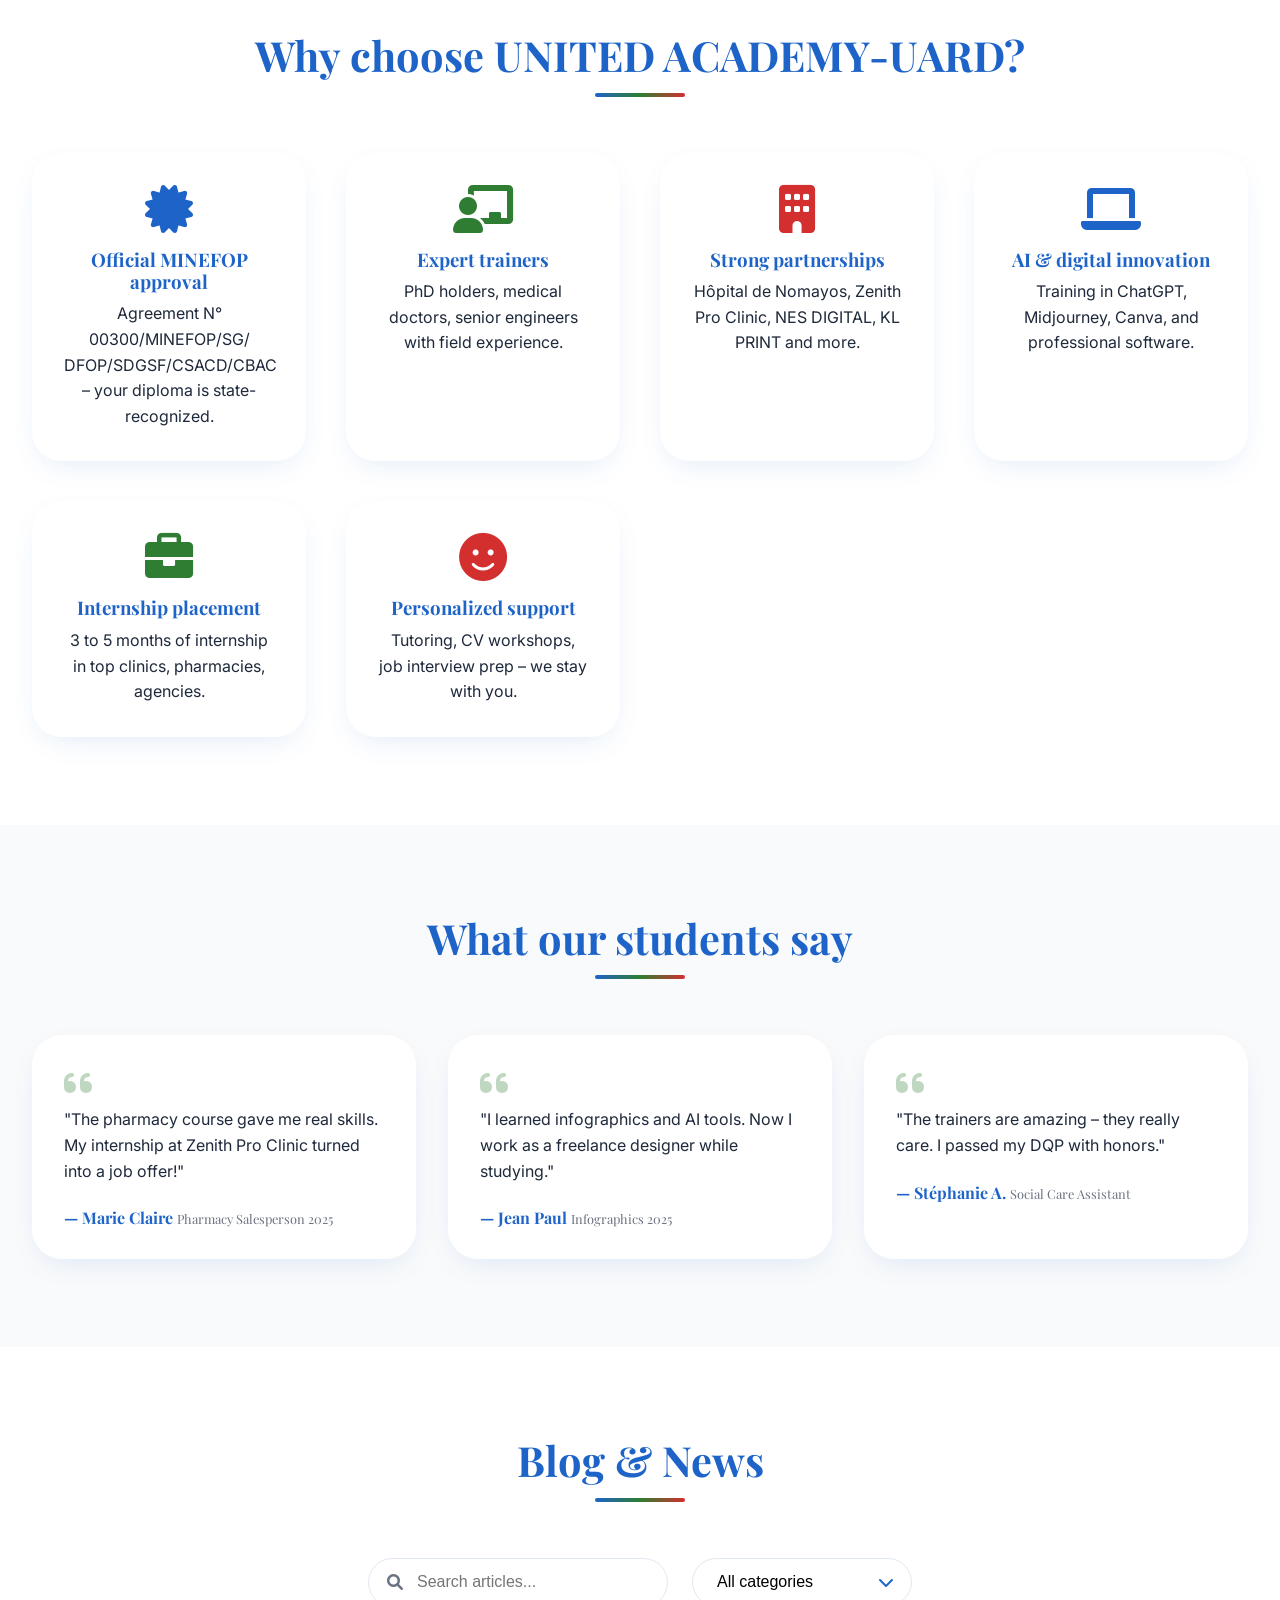
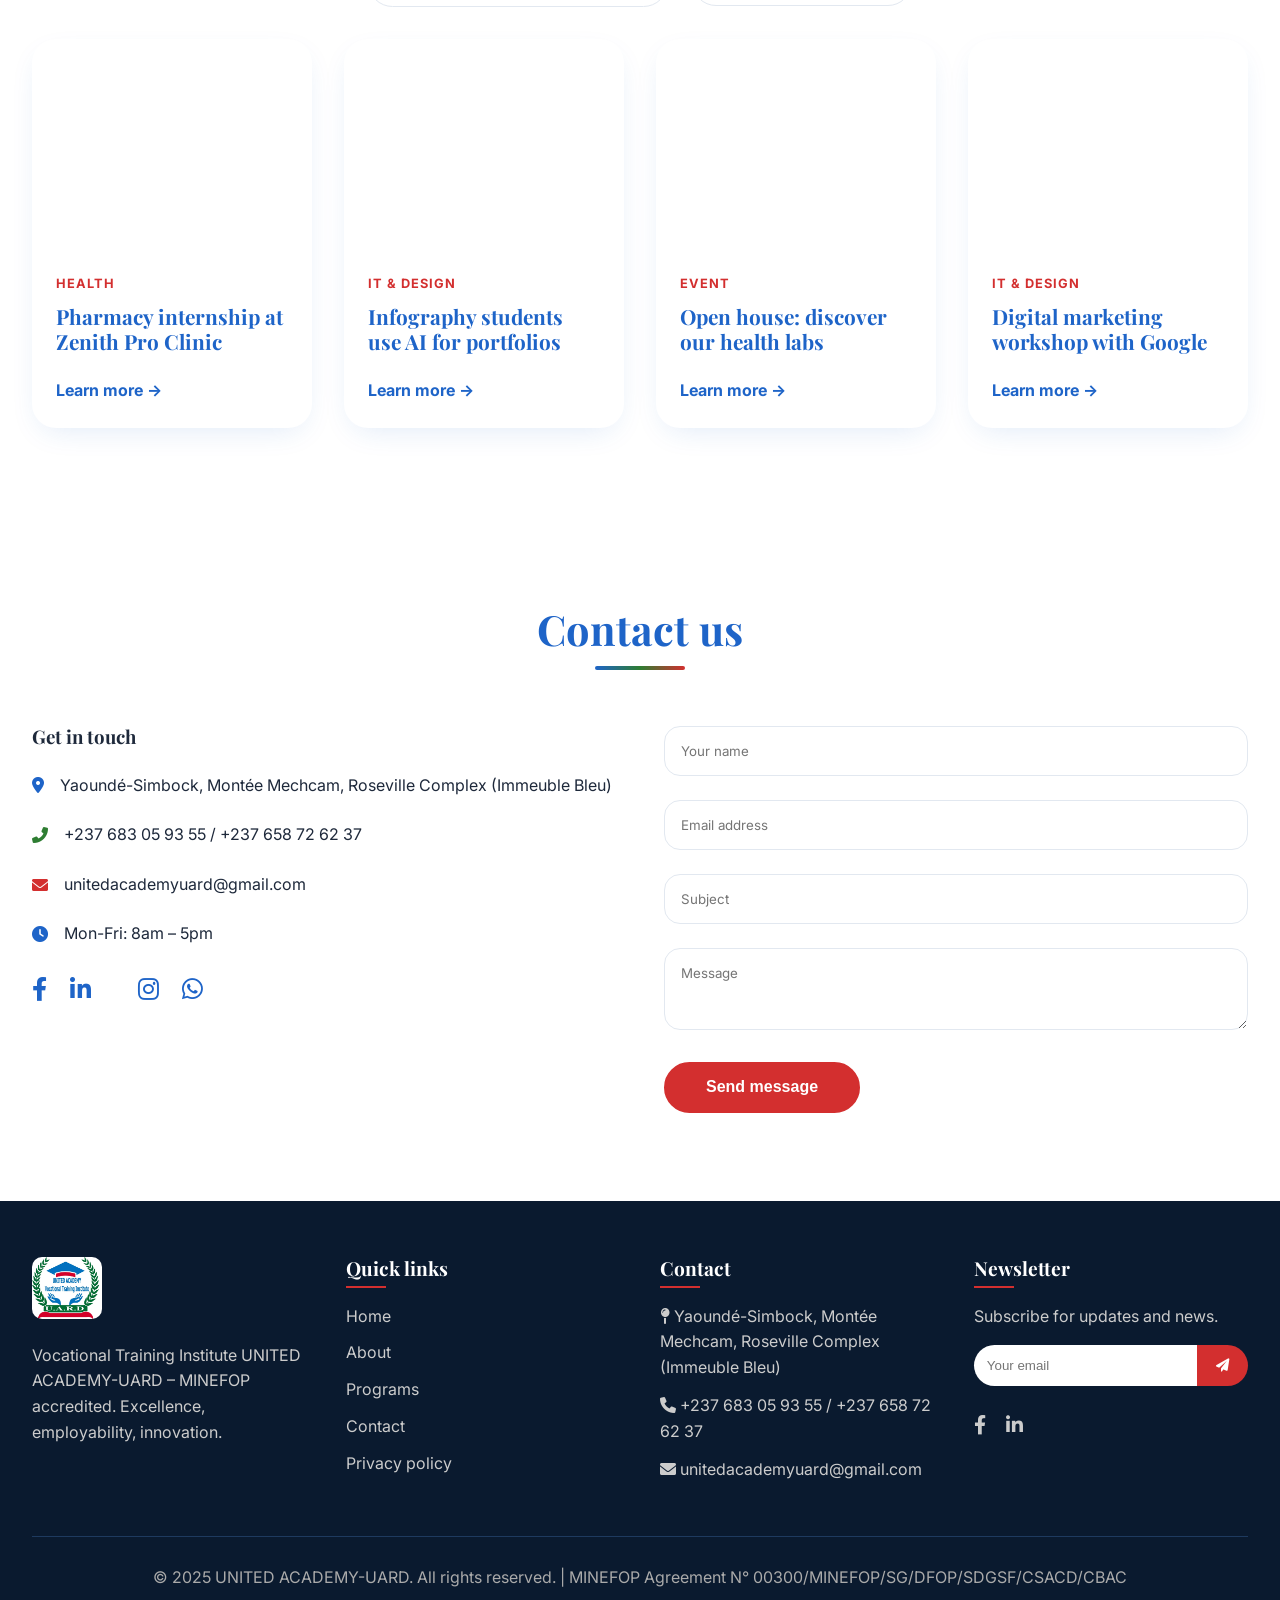
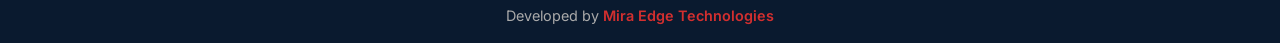
==== commit c20c42f9: "basic dashboard setup" ====
--- a/index.html
+++ b/index.html
@@ -300,9 +300,9 @@
                 <div class="contact-grid">
                     <div class="contact-info fade-up">
                         <h3 data-i18n="get_in_touch">Get in touch</h3>
-                        <p><i class="fas fa-map-marker-alt" style="color: #1E64C8;"></i> Yaoundé VI, Simbock, Montée Mech-Cam (Blue building)</p>
-                        <p><i class="fas fa-phone-alt" style="color: #2E7D32;"></i> +237 677 54 49 88 / +237 699 32 27 71</p>
-                        <p><i class="fas fa-envelope" style="color: #D32F2F;"></i> info@unitedacademy-uard.cm</p>
+                        <p><i class="fas fa-map-marker-alt" style="color: #1E64C8;"></i> Yaoundé-Simbock, Montée Mechcam, Roseville Complex (Immeuble Bleu)</p>
+                        <p><i class="fas fa-phone-alt" style="color: #2E7D32;"></i> +237 683 05 93 55 / +237 658 72 62 37</p>
+                        <p><i class="fas fa-envelope" style="color: #D32F2F;"></i> unitedacademyuard@gmail.com</p>
                         <p><i class="fas fa-clock" style="color: #1E64C8;"></i> Mon-Fri: 8am – 5pm</p>
                         <div class="social-links">
                             <a href="#" aria-label="Facebook"><i class="fab fa-facebook-f"></i></a>
@@ -348,9 +348,9 @@
                     <!-- col 3: contact info -->
                     <div class="footer-col">
                         <h4 data-i18n="footer_contact">Contact</h4>
-                        <p><i class="fas fa-map-pin"></i> Yaoundé-Simbock, Cameroun</p>
-                        <p><i class="fas fa-phone"></i> +237 658 72 62 37</p>
-                        <p><i class="fas fa-envelope"></i> info@unitedacademy-uard.cm</p>
+                        <p><i class="fas fa-map-pin"></i> Yaoundé-Simbock, Montée Mechcam, Roseville Complex (Immeuble Bleu)</p>
+                        <p><i class="fas fa-phone"></i> +237 683 05 93 55 / +237 658 72 62 37</p>
+                        <p><i class="fas fa-envelope"></i> unitedacademyuard@gmail.com</p>
                     </div>
                     <!-- col 4: newsletter -->
                     <div class="footer-col">
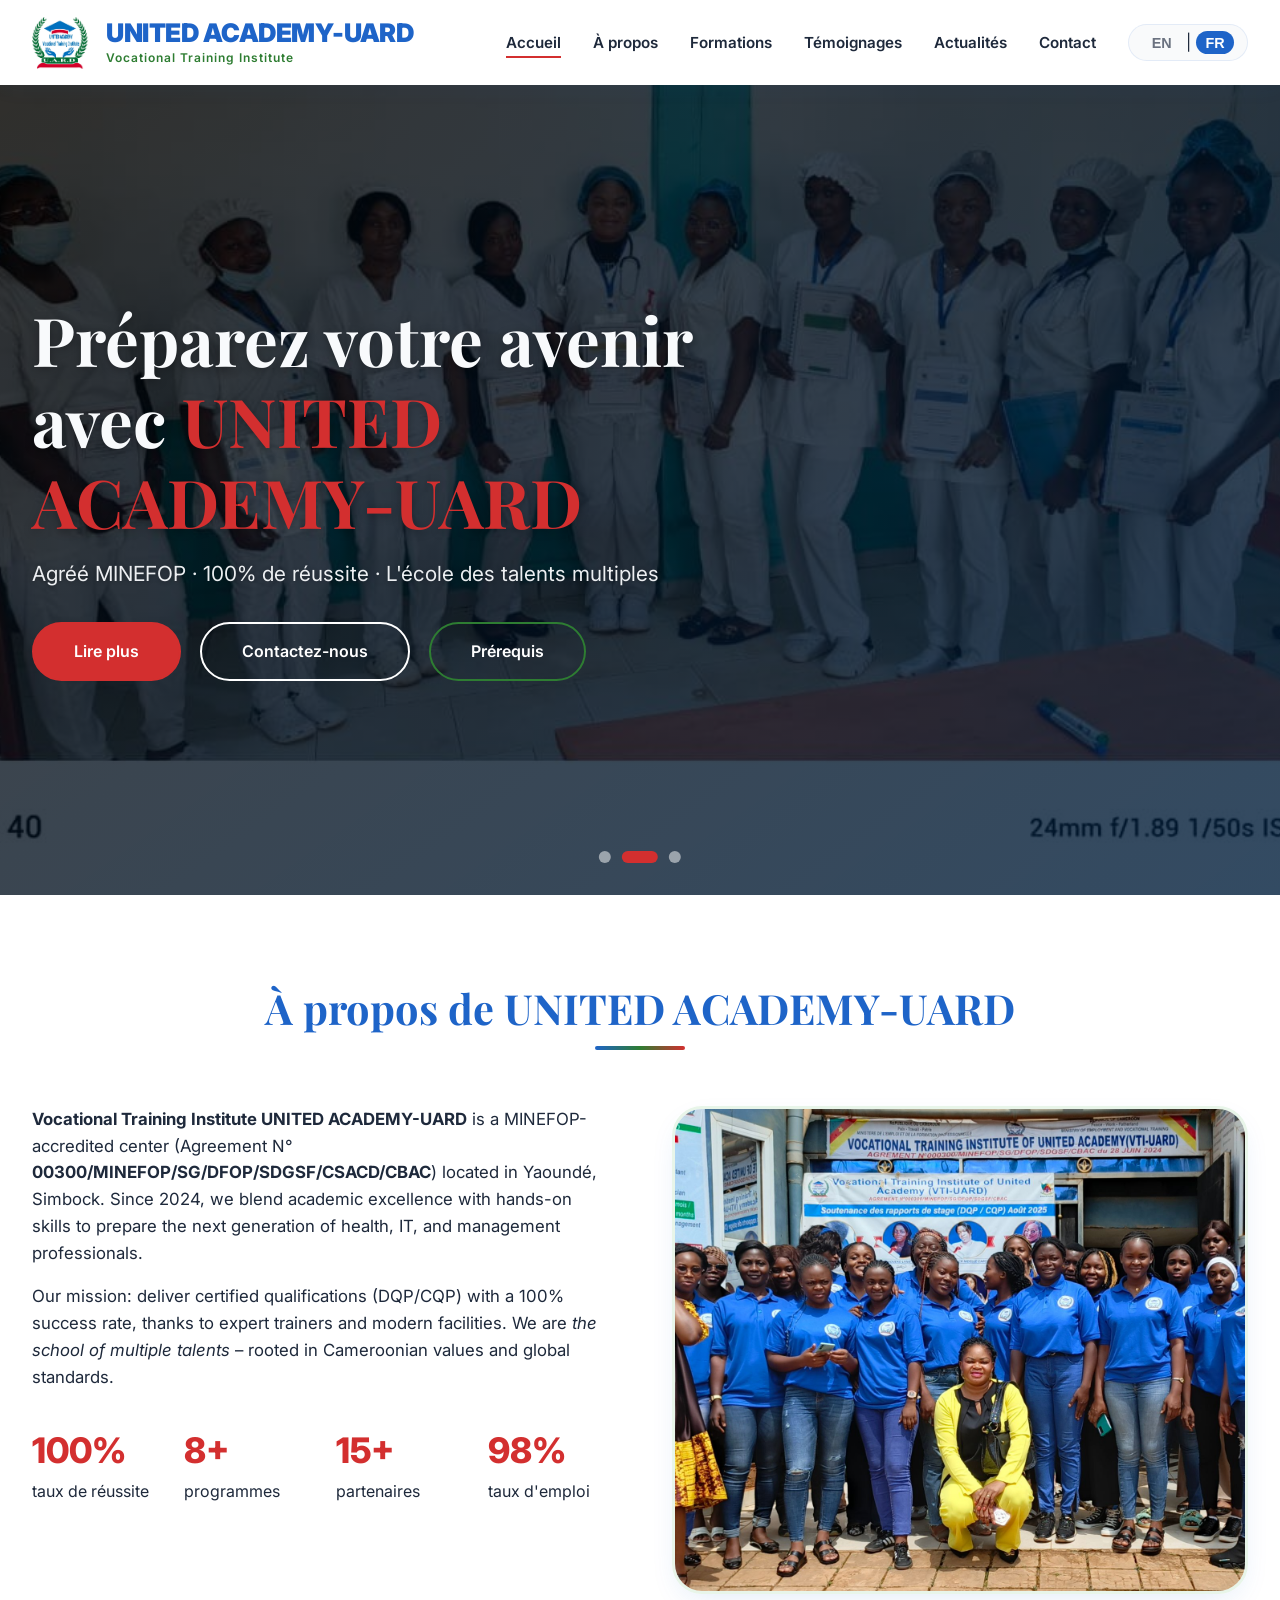
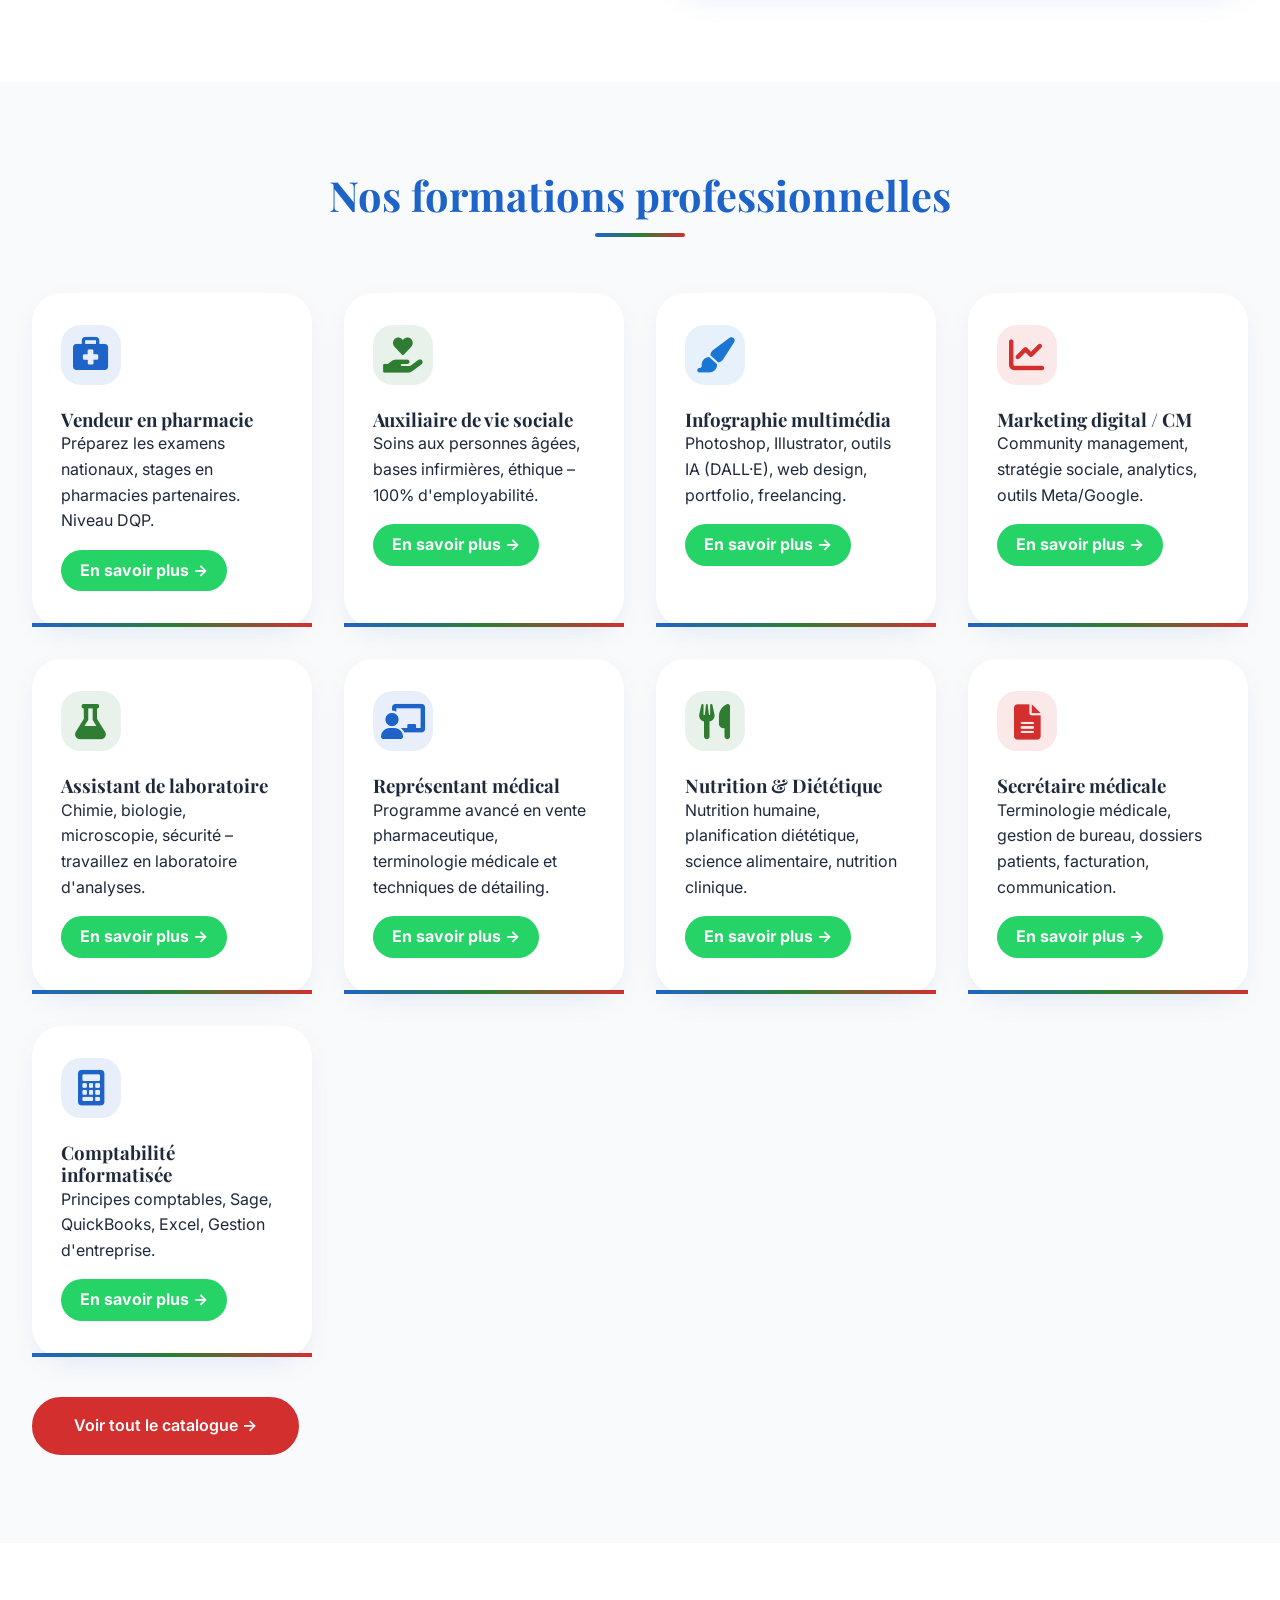
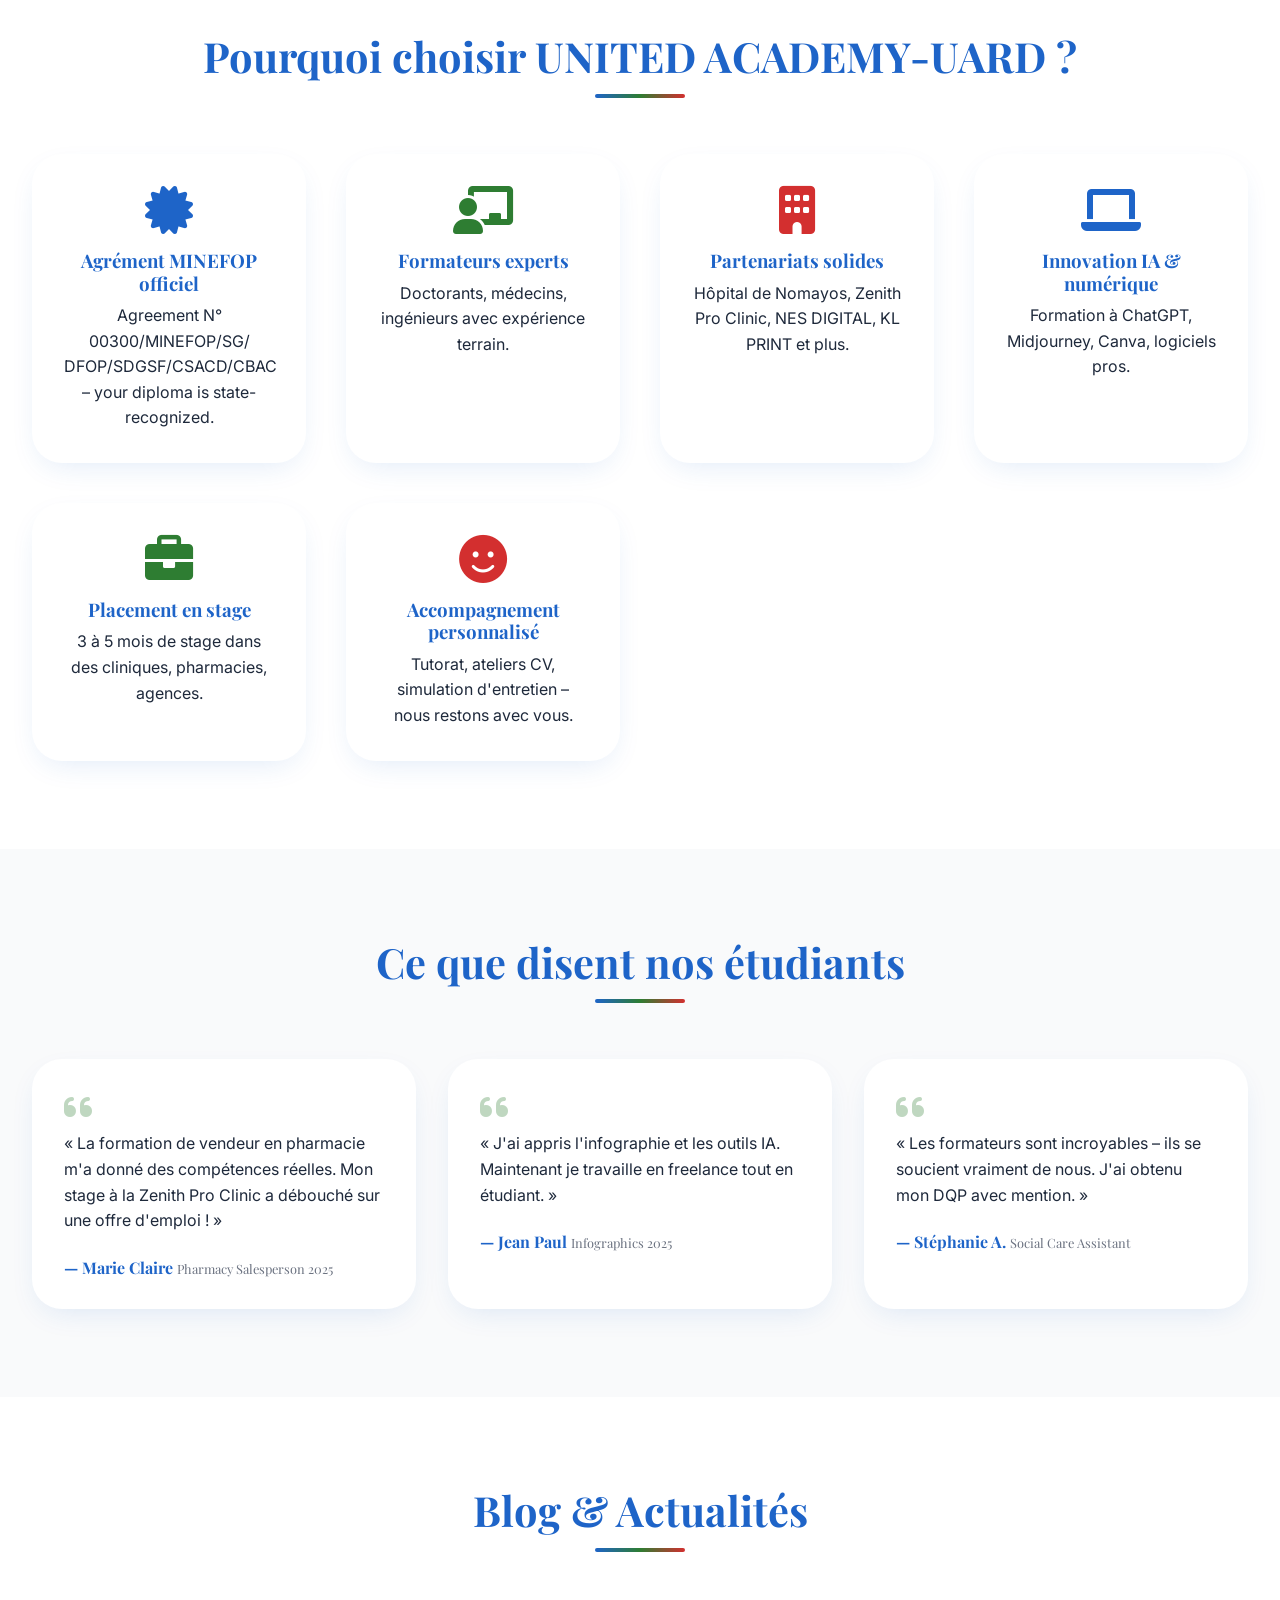
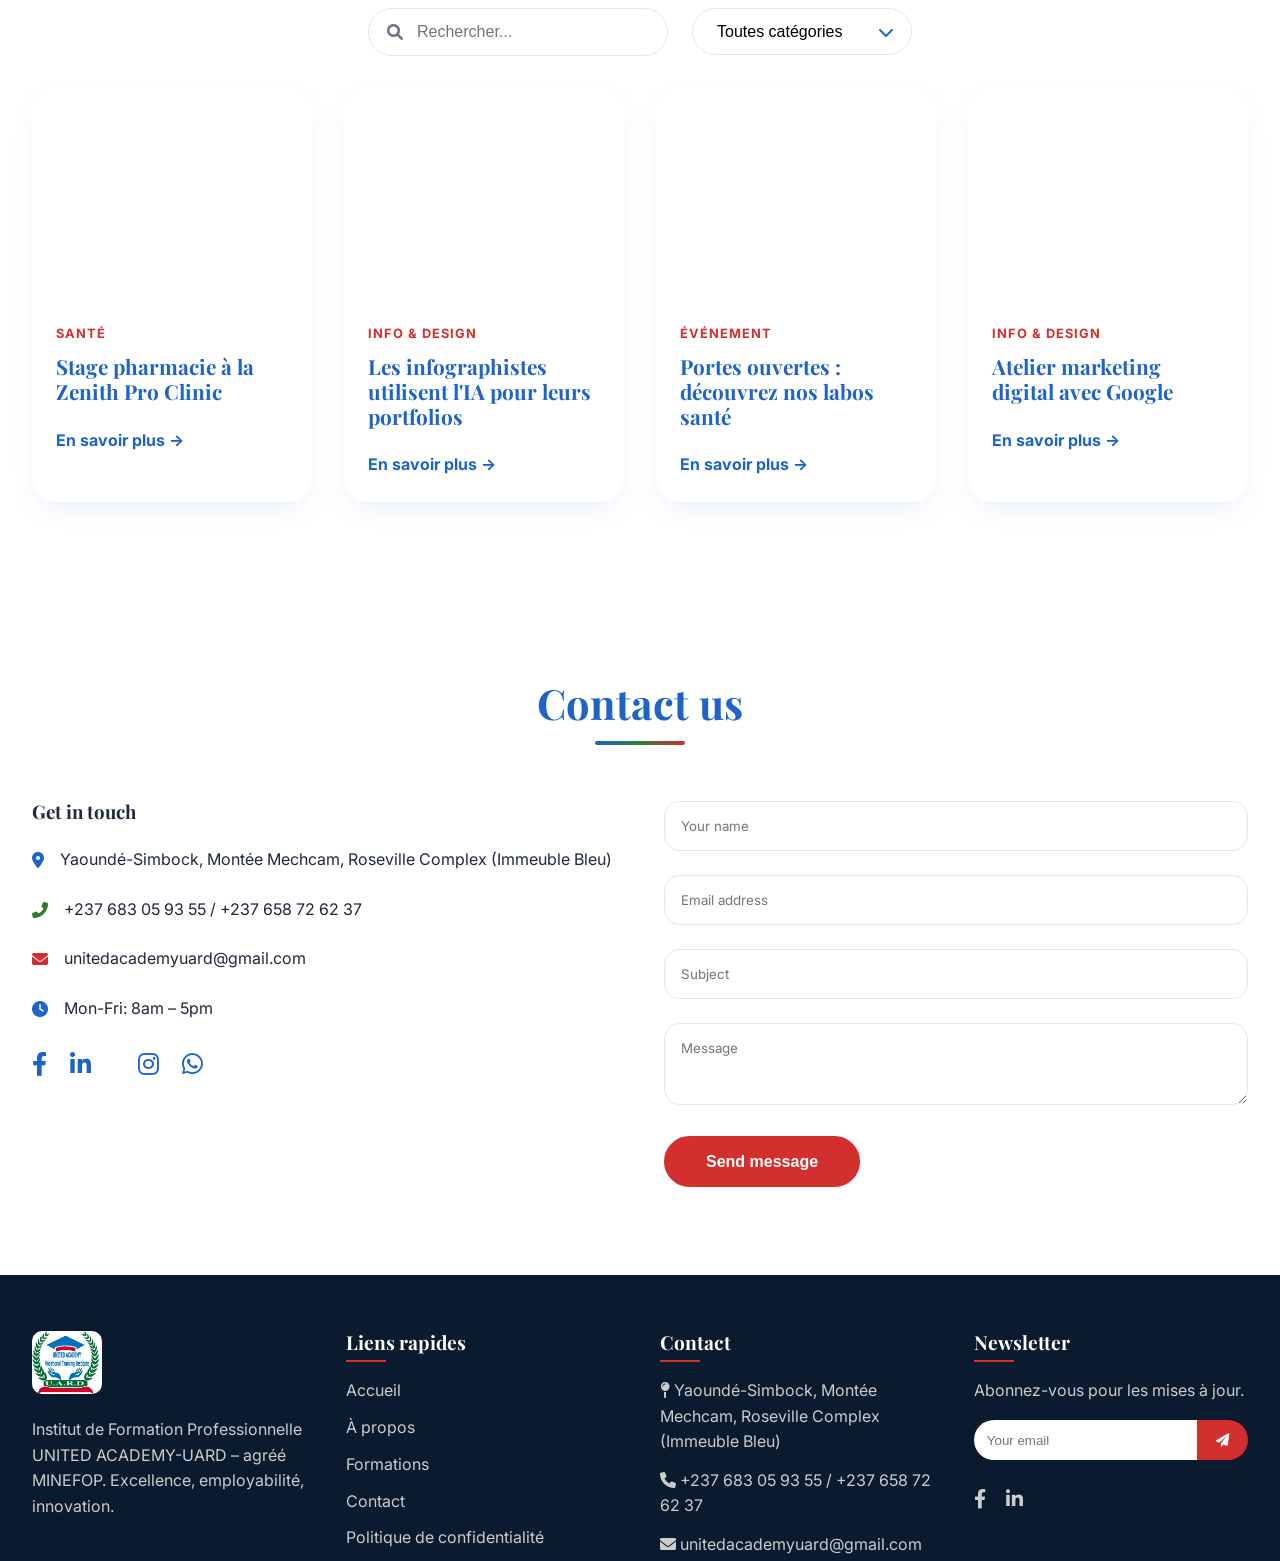
==== commit 10d0960e: "just comiting befor editing starts" ====
--- a/index.html
+++ b/index.html
@@ -1,5 +1,5 @@
 <!DOCTYPE html>
-<html lang="en">
+<html lang="fr">
 <head>
     <meta charset="UTF-8">
     <meta name="viewport" content="width=device-width, initial-scale=1.0">
@@ -62,9 +62,9 @@
                         <li><a href="contact.html" class="nav-link" data-i18n="nav_contact">Contact</a></li>
                     </ul>
                     <div class="lang-switcher">
-                        <button id="lang-en" class="lang-btn active-lang">EN</button>
+                        <button id="lang-en" class="lang-btn">EN</button>
                         <span class="lang-divider">|</span>
-                        <button id="lang-fr" class="lang-btn">FR</button>
+                        <button id="lang-fr" class="lang-btn active-lang">FR</button>
                     </div>
                     <button class="mobile-toggle" id="mobileToggle" aria-label="Toggle menu"><i class="fas fa-bars"></i></button>
                 </nav>
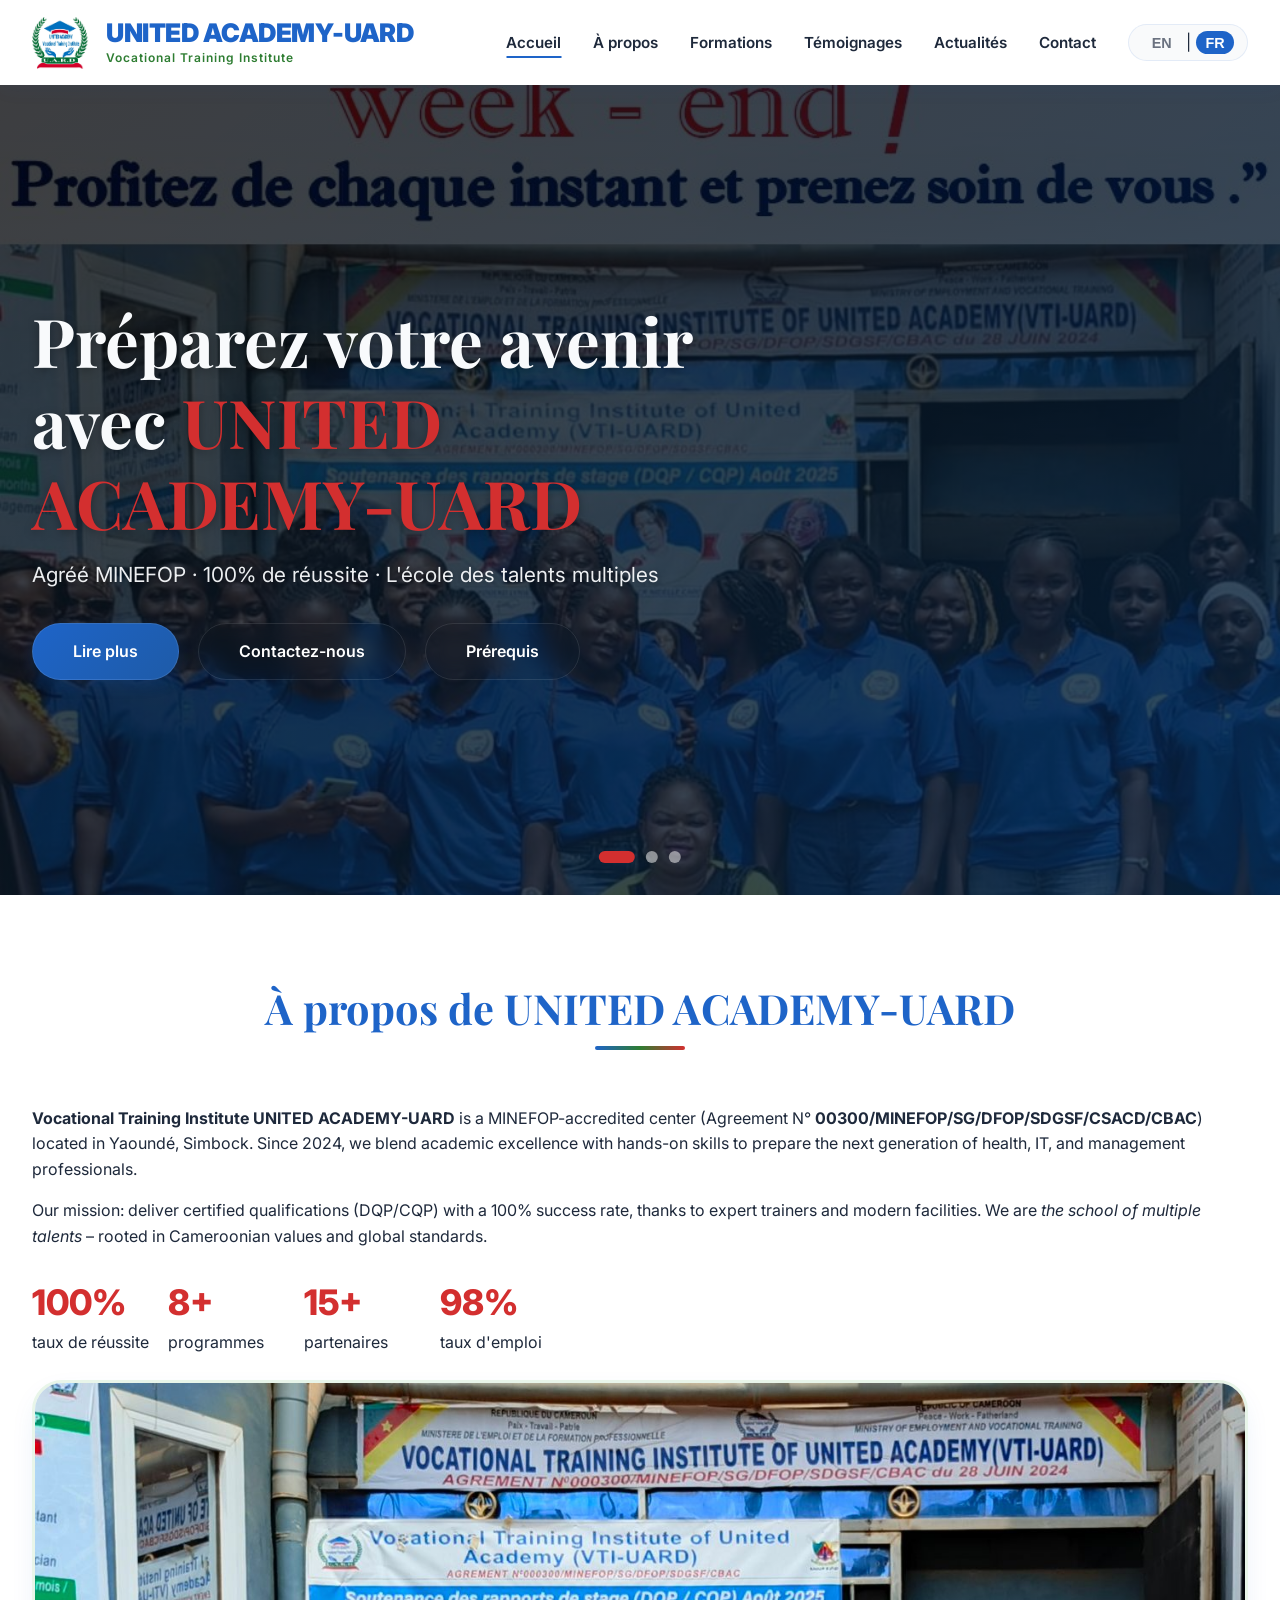
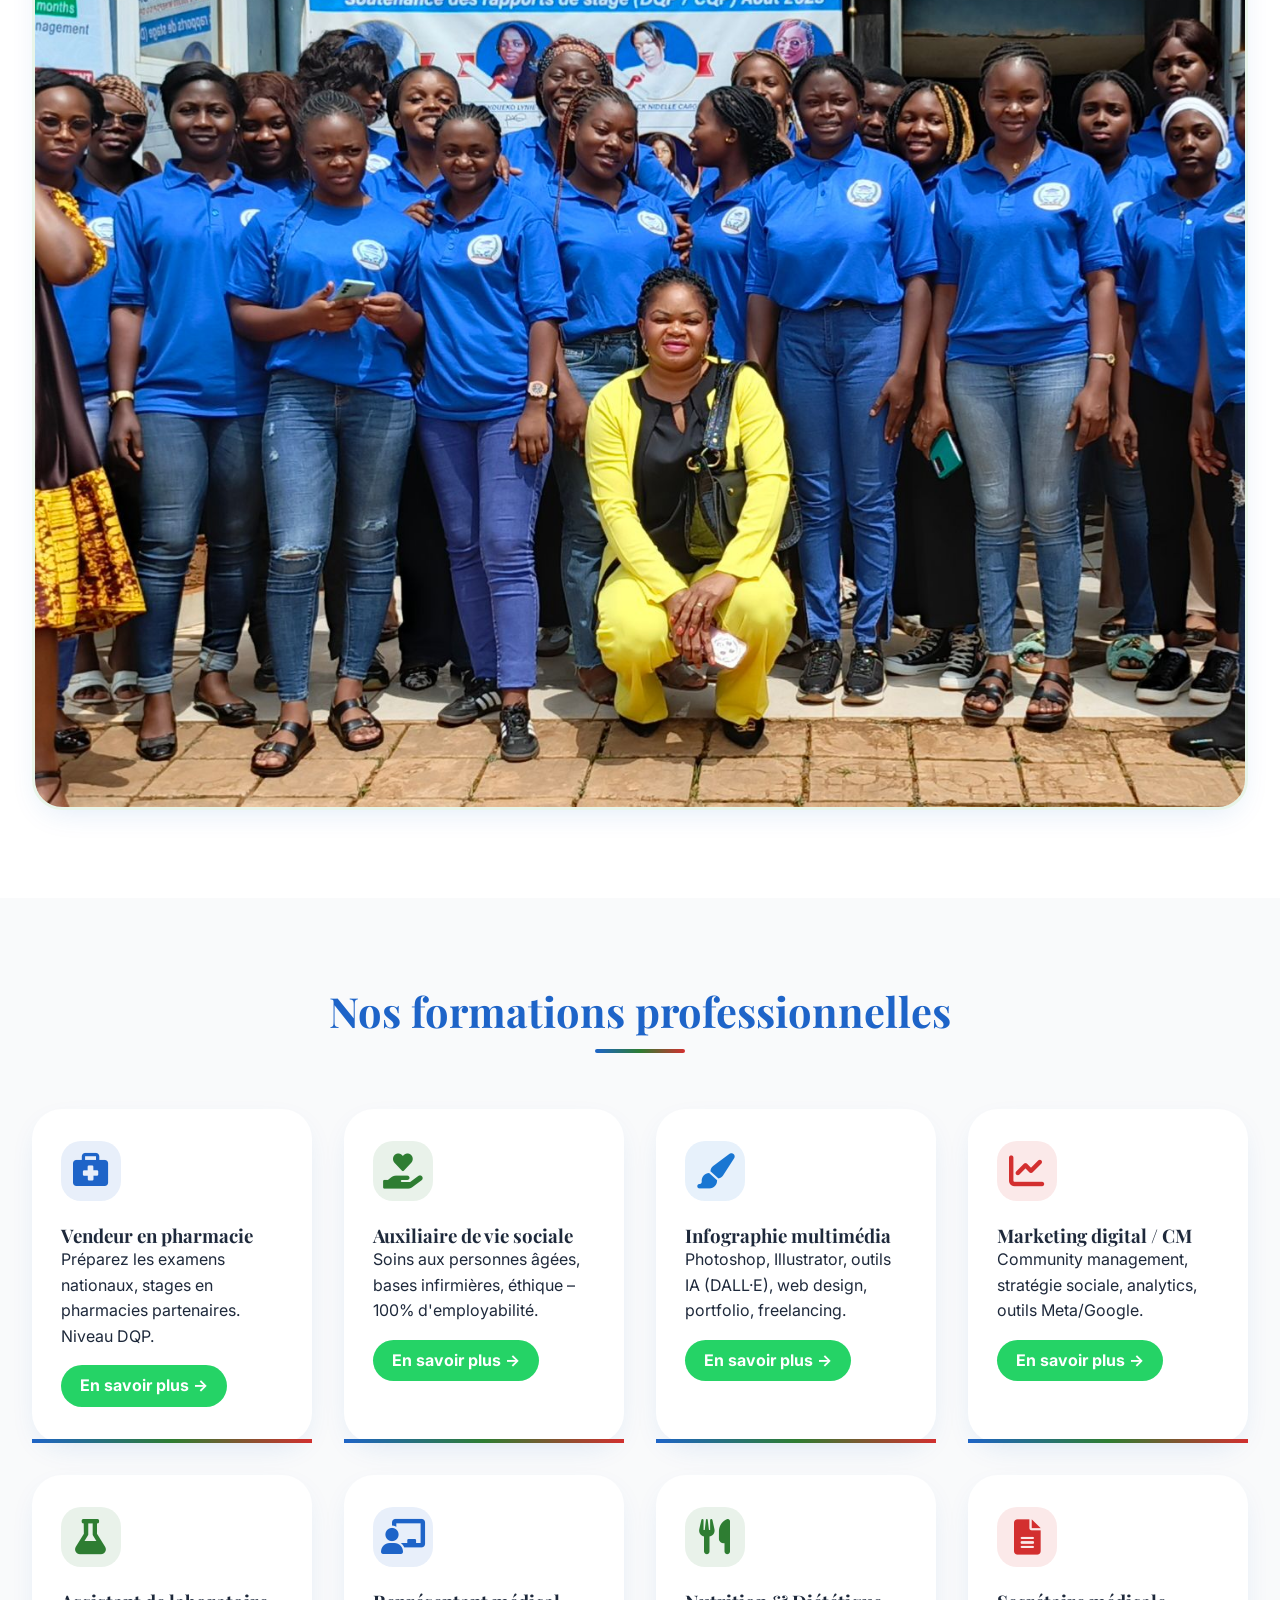
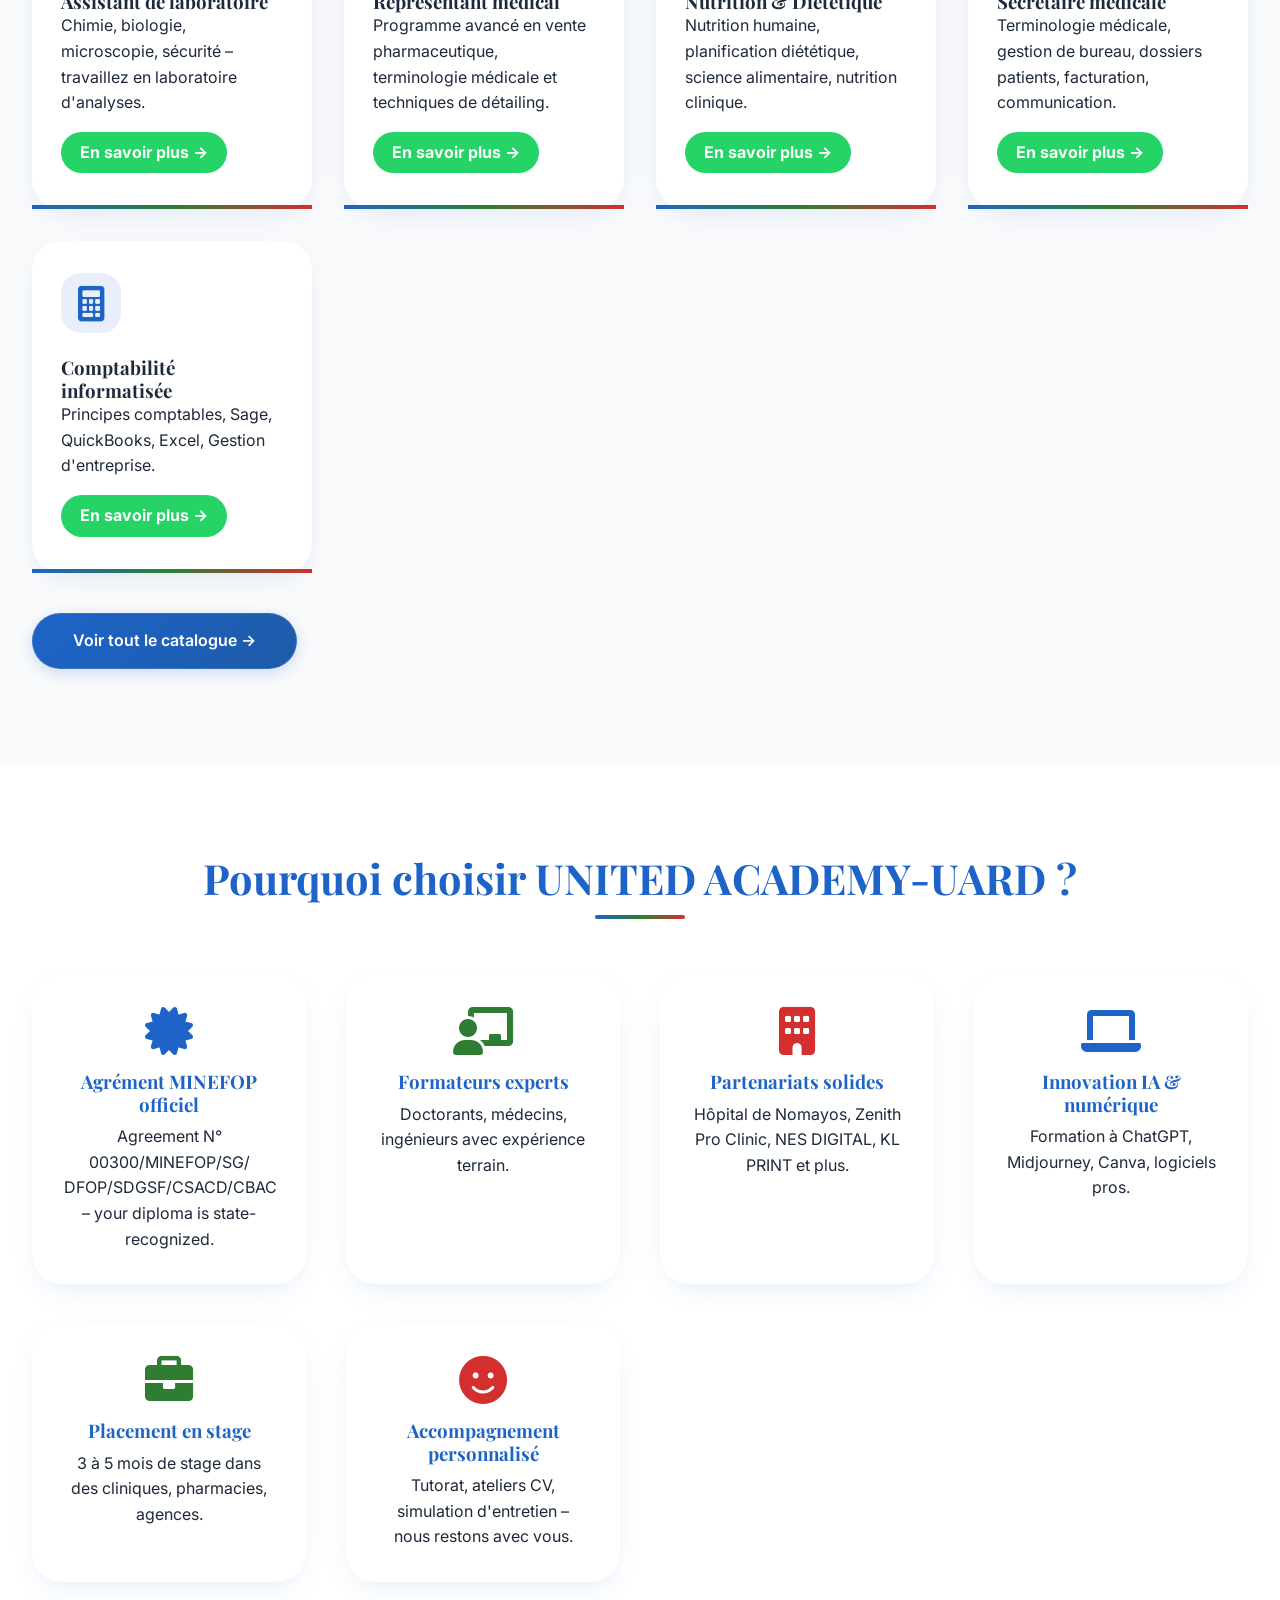
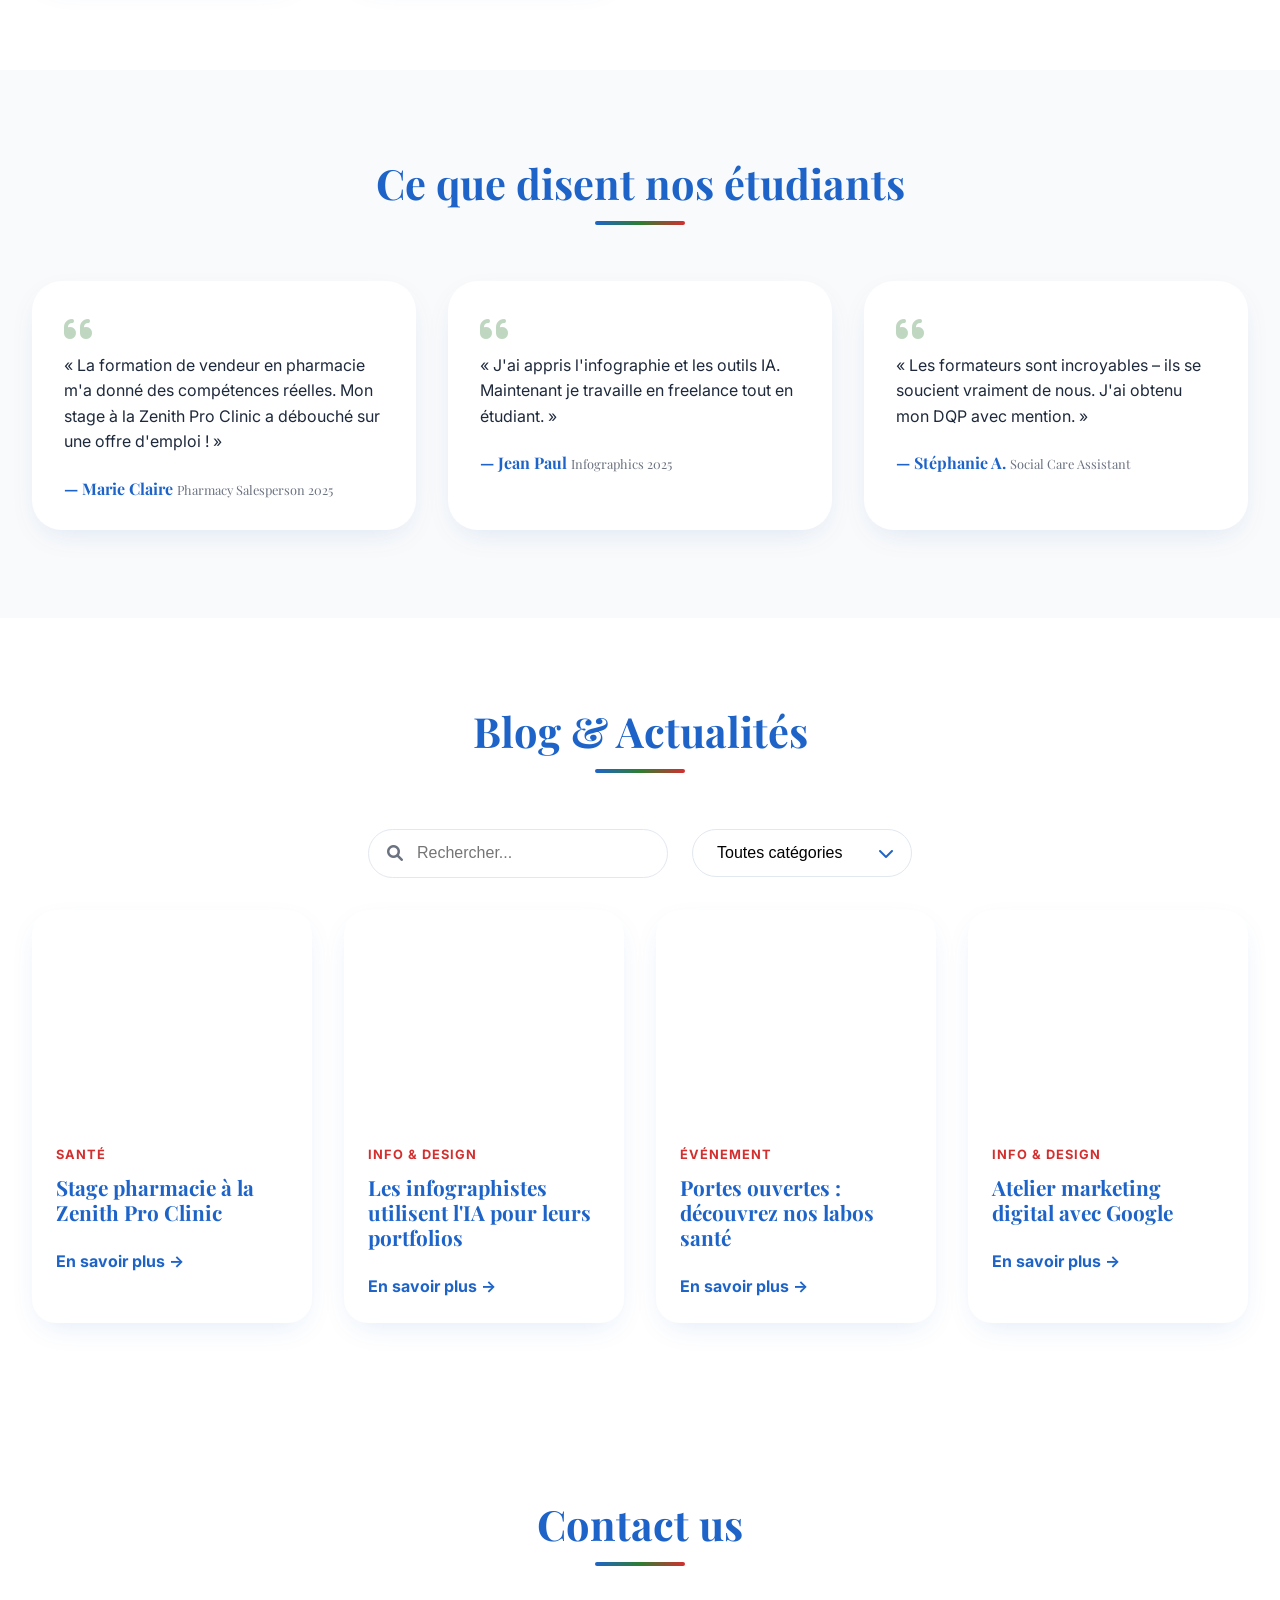
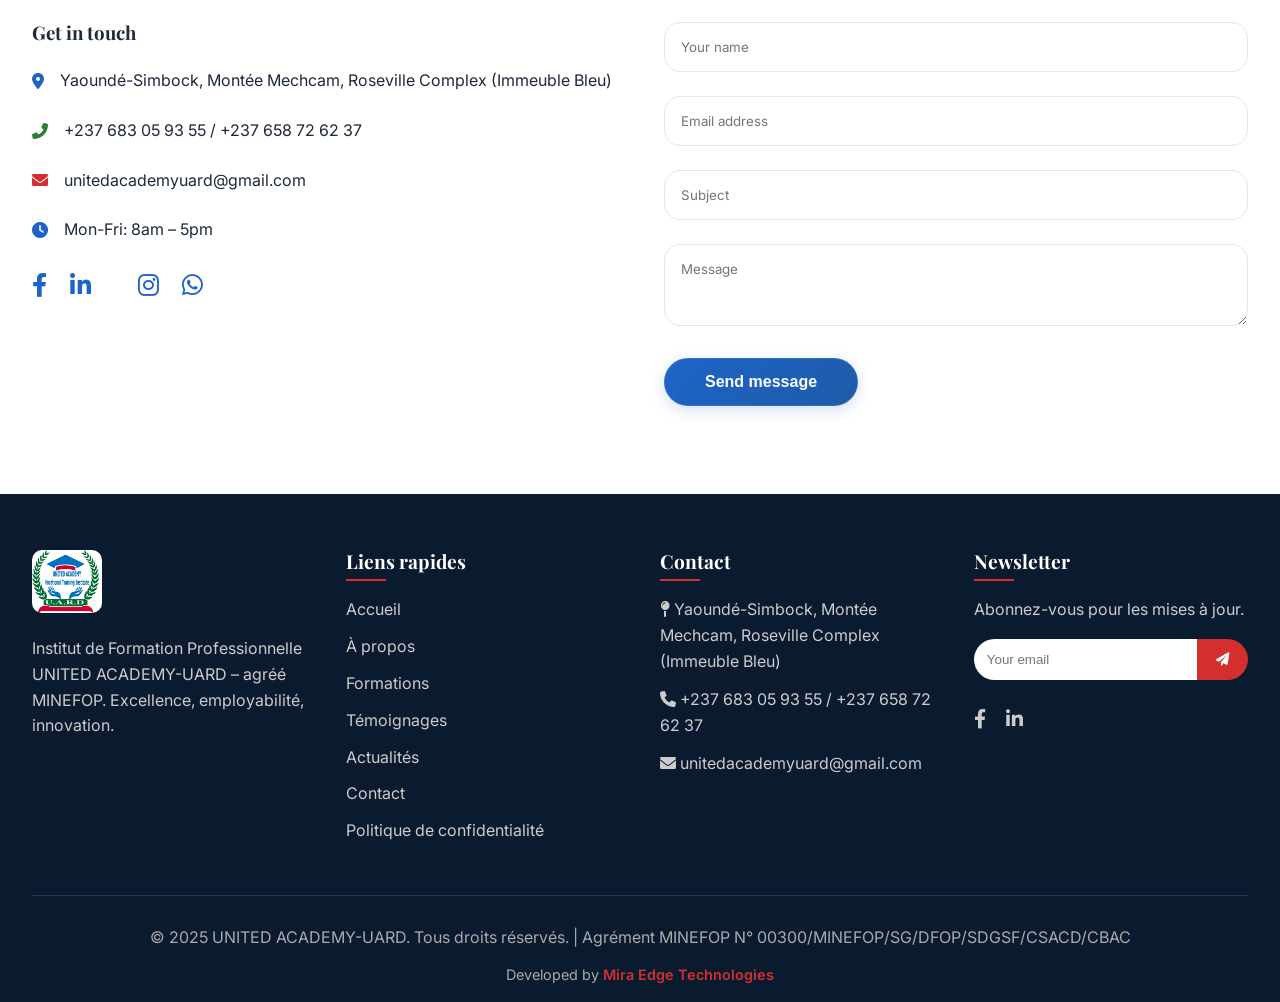
==== commit 9ca052a3: "front end now displaying dynamic data for blog and testimonials attempt number one" ====
--- a/index.html
+++ b/index.html
@@ -57,8 +57,8 @@
                         <li><a href="index.html" class="nav-link active" data-i18n="nav_home">Home</a></li>
                         <li><a href="about.html" class="nav-link" data-i18n="nav_about">About</a></li>
                         <li><a href="programs.html" class="nav-link" data-i18n="nav_programs">Programs</a></li>
-                        <li><a href="testimonials.html" class="nav-link" data-i18n="nav_testimonials">Testimonials</a></li>
-                        <li><a href="blog.html" class="nav-link" data-i18n="nav_news">Updates</a></li>
+                        <li><a href="testimonials.php" class="nav-link" data-i18n="nav_testimonials">Testimonials</a></li>
+                        <li><a href="blog.php" class="nav-link" data-i18n="nav_news">Updates</a></li>
                         <li><a href="contact.html" class="nav-link" data-i18n="nav_contact">Contact</a></li>
                     </ul>
                     <div class="lang-switcher">
@@ -341,6 +341,8 @@
                             <li><a href="#home" data-i18n="nav_home">Home</a></li>
                             <li><a href="#about" data-i18n="nav_about">About</a></li>
                             <li><a href="#programs" data-i18n="nav_programs">Programs</a></li>
+                            <li><a href="testimonials.php" data-i18n="nav_testimonials">Testimonials</a></li>
+                            <li><a href="blog.php" data-i18n="nav_news">Blog</a></li>
                             <li><a href="#contact" data-i18n="nav_contact">Contact</a></li>
                             <li><a href="#" data-i18n="privacy">Privacy policy</a></li>
                         </ul>
--- a/assets/css/style.css
+++ b/assets/css/style.css
@@ -1176,116 +1176,628 @@
     line-height: 1.7;
 }
 
-/* ===== RESPONSIVE ADJUSTMENTS ===== */
+/* ===== ANIMATIONS ===== */
+@keyframes fadeIn {
+    from {
+        opacity: 0;
+        transform: translateY(20px);
+    }
+    to {
+        opacity: 1;
+        transform: translateY(0);
+    }
+}
+
+@keyframes slideInLeft {
+    from {
+        opacity: 0;
+        transform: translateX(-30px);
+    }
+    to {
+        opacity: 1;
+        transform: translateX(0);
+    }
+}
+
+@keyframes slideInRight {
+    from {
+        opacity: 0;
+        transform: translateX(30px);
+    }
+    to {
+        opacity: 1;
+        transform: translateX(0);
+    }
+}
+
+@keyframes scaleIn {
+    from {
+        opacity: 0;
+        transform: scale(0.8);
+    }
+    to {
+        opacity: 1;
+        transform: scale(1);
+    }
+}
+
+@keyframes pulse {
+    0%, 100% {
+        transform: scale(1);
+    }
+    50% {
+        transform: scale(1.05);
+    }
+}
+
+@keyframes float {
+    0%, 100% {
+        transform: translateY(0);
+    }
+    50% {
+        transform: translateY(-10px);
+    }
+}
+
+@keyframes shimmer {
+    0% {
+        background-position: -1000px 0;
+    }
+    100% {
+        background-position: 1000px 0;
+    }
+}
+
+/* Animation classes */
+.fade-in {
+    animation: fadeIn 0.6s ease-out;
+}
+
+.slide-in-left {
+    animation: slideInLeft 0.6s ease-out;
+}
+
+.slide-in-right {
+    animation: slideInRight 0.6s ease-out;
+}
+
+.scale-in {
+    animation: scaleIn 0.4s ease-out;
+}
+
+.pulse {
+    animation: pulse 2s infinite;
+}
+
+.float {
+    animation: float 3s ease-in-out infinite;
+}
+
+/* Enhanced hover effects */
+.btn {
+    position: relative;
+    overflow: hidden;
+    transition: all 0.3s ease;
+    z-index: 1;
+}
+
+.btn::before {
+    content: '';
+    position: absolute;
+    top: 50%;
+    left: 50%;
+    width: 0;
+    height: 0;
+    border-radius: 50%;
+    background: rgba(255, 255, 255, 0.2);
+    transform: translate(-50%, -50%);
+    transition: width 0.6s, height 0.6s;
+    z-index: -1;
+}
+
+.btn:hover::before {
+    width: 300px;
+    height: 300px;
+}
+
+.btn:hover {
+    transform: translateY(-2px);
+    box-shadow: 0 8px 25px rgba(0,0,0,0.15);
+}
+
+.btn:active {
+    transform: translateY(0);
+    box-shadow: 0 4px 15px rgba(0,0,0,0.1);
+}
+
+.btn-primary:hover {
+    background: linear-gradient(135deg, var(--blue) 0%, #1565c0 100%);
+}
+
+.btn-secondary:hover {
+    background: linear-gradient(135deg, var(--gray-mid) 0%, #4b5563 100%);
+}
+
+/* Card hover effects */
+.program-card,
+.testimonial-card,
+.why-card,
+.about-card,
+.blog-card,
+.video-card {
+    position: relative;
+    overflow: hidden;
+    transition: all 0.4s cubic-bezier(0.175, 0.885, 0.32, 1.275);
+}
+
+.program-card::before,
+.testimonial-card::before,
+.why-card::before,
+.about-card::before {
+    content: '';
+    position: absolute;
+    top: 0;
+    left: -100%;
+    width: 100%;
+    height: 100%;
+    background: linear-gradient(90deg, transparent, rgba(255,255,255,0.1), transparent);
+    transition: left 0.5s;
+}
+
+.program-card:hover::before,
+.testimonial-card:hover::before,
+.why-card:hover::before,
+.about-card:hover::before {
+    left: 100%;
+}
+
+.program-card:hover,
+.testimonial-card:hover,
+.why-card:hover,
+.about-card:hover,
+.blog-card:hover,
+.video-card {
+    transform: translateY(-8px) scale(1.02);
+    box-shadow: 0 20px 40px rgba(0,0,0,0.12);
+}
+
+/* Logo and navigation hover effects */
+.logo-area {
+    transition: transform 0.3s ease;
+}
+
+.logo-area:hover {
+    transform: scale(1.05);
+}
+
+.nav-link {
+    position: relative;
+    transition: all 0.3s ease;
+}
+
+.nav-link::after {
+    content: '';
+    position: absolute;
+    bottom: -2px;
+    left: 50%;
+    width: 0;
+    height: 2px;
+    background: var(--blue);
+    transform: translateX(-50%);
+    transition: width 0.3s ease;
+}
+
+.nav-link:hover::after {
+    width: 100%;
+}
+
+.nav-link:hover {
+    color: var(--blue);
+    transform: translateY(-1px);
+}
+
+/* Form input focus effects */
+.form-group input,
+.form-group select,
+.form-group textarea {
+    transition: all 0.3s ease;
+    position: relative;
+}
+
+.form-group input:focus,
+.form-group select:focus,
+.form-group textarea:focus {
+    outline: none;
+    border-color: var(--blue);
+    box-shadow: 0 0 0 3px rgba(30, 100, 200, 0.1);
+    transform: translateY(-1px);
+}
+
+/* Stats hover effects */
+.stat-item {
+    transition: all 0.4s ease;
+    cursor: default;
+}
+
+.stat-item:hover {
+    transform: translateY(-5px) scale(1.05);
+}
+
+.stat-number {
+    transition: all 0.3s ease;
+}
+
+.stat-item:hover .stat-number {
+    color: var(--blue);
+    transform: scale(1.1);
+}
+
+/* Footer social links hover effects */
+.footer-social a {
+    transition: all 0.3s ease;
+    position: relative;
+    overflow: hidden;
+}
+
+.footer-social a:hover {
+    transform: translateY(-3px) rotate(5deg);
+    color: var(--blue);
+}
+
+.footer-social a::before {
+    content: '';
+    position: absolute;
+    top: 50%;
+    left: 50%;
+    width: 0;
+    height: 0;
+    background: rgba(30, 100, 200, 0.1);
+    border-radius: 50%;
+    transform: translate(-50%, -50%);
+    transition: all 0.4s ease;
+}
+
+.footer-social a:hover::before {
+    width: 40px;
+    height: 40px;
+}
+
+/* Image hover effects */
+img {
+    transition: transform 0.3s ease;
+}
+
+img:hover {
+    transform: scale(1.05);
+}
+
+/* Loading shimmer effect */
+.shimmer {
+    background: linear-gradient(90deg, #f0f0f0 25%, #e0e0e0 50%, #f0f0f0 75%);
+    background-size: 1000px 100%;
+    animation: shimmer 2s infinite;
+}
+
+/* Scroll animations */
+.animate-on-scroll {
+    opacity: 0;
+    transform: translateY(30px);
+    transition: all 0.6s ease-out;
+}
+
+.animate-on-scroll.visible {
+    opacity: 1;
+    transform: translateY(0);
+}
+
+/* Enhanced button styles */
+.btn {
+    backdrop-filter: blur(10px);
+    border: 1px solid rgba(255,255,255,0.1);
+}
+
+.btn-primary {
+    background: linear-gradient(135deg, var(--blue) 0%, #1e5ba8 100%);
+    box-shadow: 0 4px 15px rgba(30, 100, 200, 0.2);
+}
+
+.btn-secondary {
+    background: linear-gradient(135deg, var(--gray-mid) 0%, #4b5563 100%);
+    box-shadow: 0 4px 15px rgba(107, 114, 128, 0.15);
+}
+
+/* Enhanced card styles */
+.card {
+    background: rgba(255,255,255,0.9);
+    backdrop-filter: blur(10px);
+    border: 1px solid rgba(255,255,255,0.2);
+}
+
+/* Interactive elements */
+.interactive {
+    cursor: pointer;
+    user-select: none;
+    transition: all 0.2s ease;
+}
+
+.interactive:hover {
+    transform: scale(1.02);
+}
+
+.interactive:active {
+    transform: scale(0.98);
+}
+@media (max-width: 1200px) {
+    .container {
+        max-width: 1140px;
+    }
+}
+
+@media (max-width: 1024px) {
+    .container {
+        max-width: 960px;
+        padding: 0 1.5rem;
+    }
+    
+    .header-flex {
+        height: 75px;
+    }
+    
+    .logo-text {
+        font-size: 1.4rem;
+    }
+    
+    .main-nav {
+        gap: 1.5rem;
+    }
+}
+
+@media (max-width: 900px) {
+    .nav-links { 
+        display: none; 
+        position: absolute;
+        top: 100%;
+        left: 0;
+        right: 0;
+        background: rgba(255,255,255,0.98);
+        backdrop-filter: blur(10px);
+        flex-direction: column;
+        padding: 2rem;
+        box-shadow: 0 10px 30px rgba(0,0,0,0.1);
+        border-radius: 0 0 12px 12px;
+    }
+    
+    .mobile-toggle { 
+        display: block; 
+        background: var(--blue);
+        color: white;
+        border: none;
+        padding: 0.5rem;
+        border-radius: 8px;
+        cursor: pointer;
+        font-size: 1.2rem;
+        transition: var(--transition);
+    }
+    
+    .mobile-toggle:hover {
+        background: var(--green);
+        transform: scale(1.05);
+    }
+    
+    .nav-links.mobile-open {
+        display: flex;
+        animation: slideDown 0.3s ease;
+    }
+    
+    @keyframes slideDown {
+        from {
+            opacity: 0;
+            transform: translateY(-10px);
+        }
+        to {
+            opacity: 1;
+            transform: translateY(0);
+        }
+    }
+    
+    .nav-links li {
+        margin: 0.5rem 0;
+    }
+    
+    .lang-switcher {
+        margin-top: 1rem;
+        justify-content: center;
+    }
+    
+    .hero-title {
+        font-size: 2.5rem;
+    }
+    
+    .hero-sub {
+        font-size: 1.1rem;
+    }
+    
+    .section {
+        padding: 3rem 0;
+    }
+    
+    .section-header h2 {
+        font-size: 1.8rem;
+    }
+    
+    .about-grid {
+        grid-template-columns: 1fr;
+        gap: 2rem;
+    }
+    
+    .programs-grid {
+        grid-template-columns: repeat(auto-fit, minmax(280px, 1fr));
+        gap: 1.5rem;
+    }
+    
+    .why-grid {
+        grid-template-columns: 1fr;
+        gap: 1.5rem;
+    }
+    
+    .testimonials-grid {
+        grid-template-columns: 1fr;
+    }
+    
+    .stats-grid {
+        grid-template-columns: repeat(2, 1fr);
+        gap: 1.5rem;
+    }
+    
+    .footer-grid {
+        grid-template-columns: repeat(2, 1fr);
+        gap: 2rem;
+    }
+}
+
 @media (max-width: 768px) {
+    .container {
+        padding: 0 1rem;
+    }
+    
     .video-testimonials-grid {
         grid-template-columns: 1fr;
-    }
-    
-    .council-grid {
+        gap: 1.5rem;
+    }
+    
+    .featured-testimonial {
         grid-template-columns: 1fr;
-    }
-    
-    .btn-whatsapp-large {
-        padding: 0.8rem 1.5rem;
+        gap: 1.5rem;
+    }
+    
+    .blog-posts-grid {
+        grid-template-columns: 1fr;
+        gap: 1.5rem;
+    }
+    
+    .cta-section h2 {
+        font-size: 1.8rem;
+    }
+    
+    .contact-grid {
+        grid-template-columns: 1fr;
+        gap: 1.5rem;
+    }
+    
+    .form-row {
+        grid-template-columns: 1fr;
+        gap: 1rem;
+    }
+}
+
+@media (max-width: 600px) {
+    .hero-title {
+        font-size: 2rem;
+    }
+    
+    .hero-buttons {
+        flex-direction: column;
+        gap: 1rem;
+        align-items: center;
+    }
+    
+    .hero-buttons .btn {
+        width: 100%;
+        max-width: 250px;
+    }
+    
+    .stats-grid {
+        grid-template-columns: 1fr;
+        gap: 1rem;
+    }
+    
+    .footer-grid {
+        grid-template-columns: 1fr;
+        gap: 1.5rem;
+        text-align: center;
+    }
+    
+    .footer-col ul {
+        text-align: center;
+    }
+    
+    .newsletter-form {
+        flex-direction: column;
+        gap: 0.5rem;
+    }
+    
+    .newsletter-form input {
+        width: 100%;
+    }
+}
+
+@media (max-width: 480px) {
+    .container { 
+        padding: 0 0.8rem; 
+    }
+    
+    .logo-text { 
+        font-size: 1.2rem; 
+    }
+    
+    .logo-tagline {
+        font-size: 0.65rem;
+    }
+    
+    .hero-title { 
+        font-size: 1.8rem; 
+    }
+    
+    .hero-sub {
         font-size: 1rem;
     }
     
-    .video-thumbnail {
-        height: 180px;
-    }
-    
-    /* About section tablet fixes */
-    .about-grid {
-        gap: 2rem;
-    }
-    .about-stats {
-        gap: 1.2rem;
-    }
-}
-
-@media (min-width: 900px) {
-    .about-grid {
-        grid-template-columns: 1fr 1fr;
-        gap: 4rem;
-    }
-
-    .about-text p {
-        font-size: 1.05rem;
-    }
-
-    .about-stats {
-        gap: 2rem;
-        margin-top: 2rem;
-    }
-}
-
-@media (max-width: 480px) {
+    .section {
+        padding: 2rem 0;
+    }
+    
+    .section-header h2 {
+        font-size: 1.6rem;
+    }
+    
+    .program-card {
+        padding: 1.5rem;
+    }
+    
+    .program-card h3 {
+        font-size: 1.2rem;
+    }
+    
+    .why-card {
+        padding: 1.5rem;
+    }
+    
+    .testimonial-card {
+        padding: 1.5rem;
+    }
+    
+    .btn {
+        padding: 0.6rem 1.2rem;
+        font-size: 0.9rem;
+    }
+    
     .video-info h3 {
         font-size: 1rem;
     }
     
-    .council-card {
-        padding: 1.5rem;
-    }
-}
-
-/* mobile */
-@media (max-width: 900px) {
-    .nav-links { display: none; }
-    .mobile-toggle { display: block; }
-    .nav-links.mobile-open {
-        display: flex;
-        flex-direction: column;
-        position: absolute;
-        top: 85px;
-        left: 0;
-        width: 100%;
-        background: white;
-        padding: 2rem;
-        box-shadow: 0 20px 30px rgba(0,0,0,0.1);
-        z-index: 99;
-    }
-    .about-grid, .contact-grid, .footer-grid {
-        grid-template-columns: 1fr;
-        gap: 2rem;
-    }
-    .about-stats {
-        flex-direction: column;
-        gap: 1rem;
-        align-items: flex-start;
-    }
-    .stat-num {
-        font-size: 1.8rem;
-    }
-    .hero-buttons .btn { padding: 0.7rem 1.5rem; }
-}
-
-@media (max-width: 480px) {
-    .container { padding: 0 1.2rem; }
-    .logo-text { font-size: 1.3rem; }
-    .hero-title { font-size: 2rem; }
-    .logo-text-wrapper { display: none; }
-    
-    /* About section mobile fixes */
-    .about-grid {
-        gap: 1.5rem;
-    }
-    .about-text p {
-        font-size: 0.95rem;
-        line-height: 1.6;
-    }
-    .about-image img {
-        max-width: 100%;
-        height: auto;
-    }
-    .about-stats {
-        margin-top: 1.5rem;
-    }
-    .stat {
+    .featured-quote {
+        padding: 2rem 1.5rem;
+        font-size: 1.1rem;
+    }
+    
+    .contact-form {
+        padding: 2rem 1.5rem;
+    }
+    
+    .form-group input,
+    .form-group select,
+    .form-group textarea {
+        padding: 0.8rem;
         font-size: 0.9rem;
     }
-    .stat-num {
-        font-size: 1.5rem;
-    }
 }
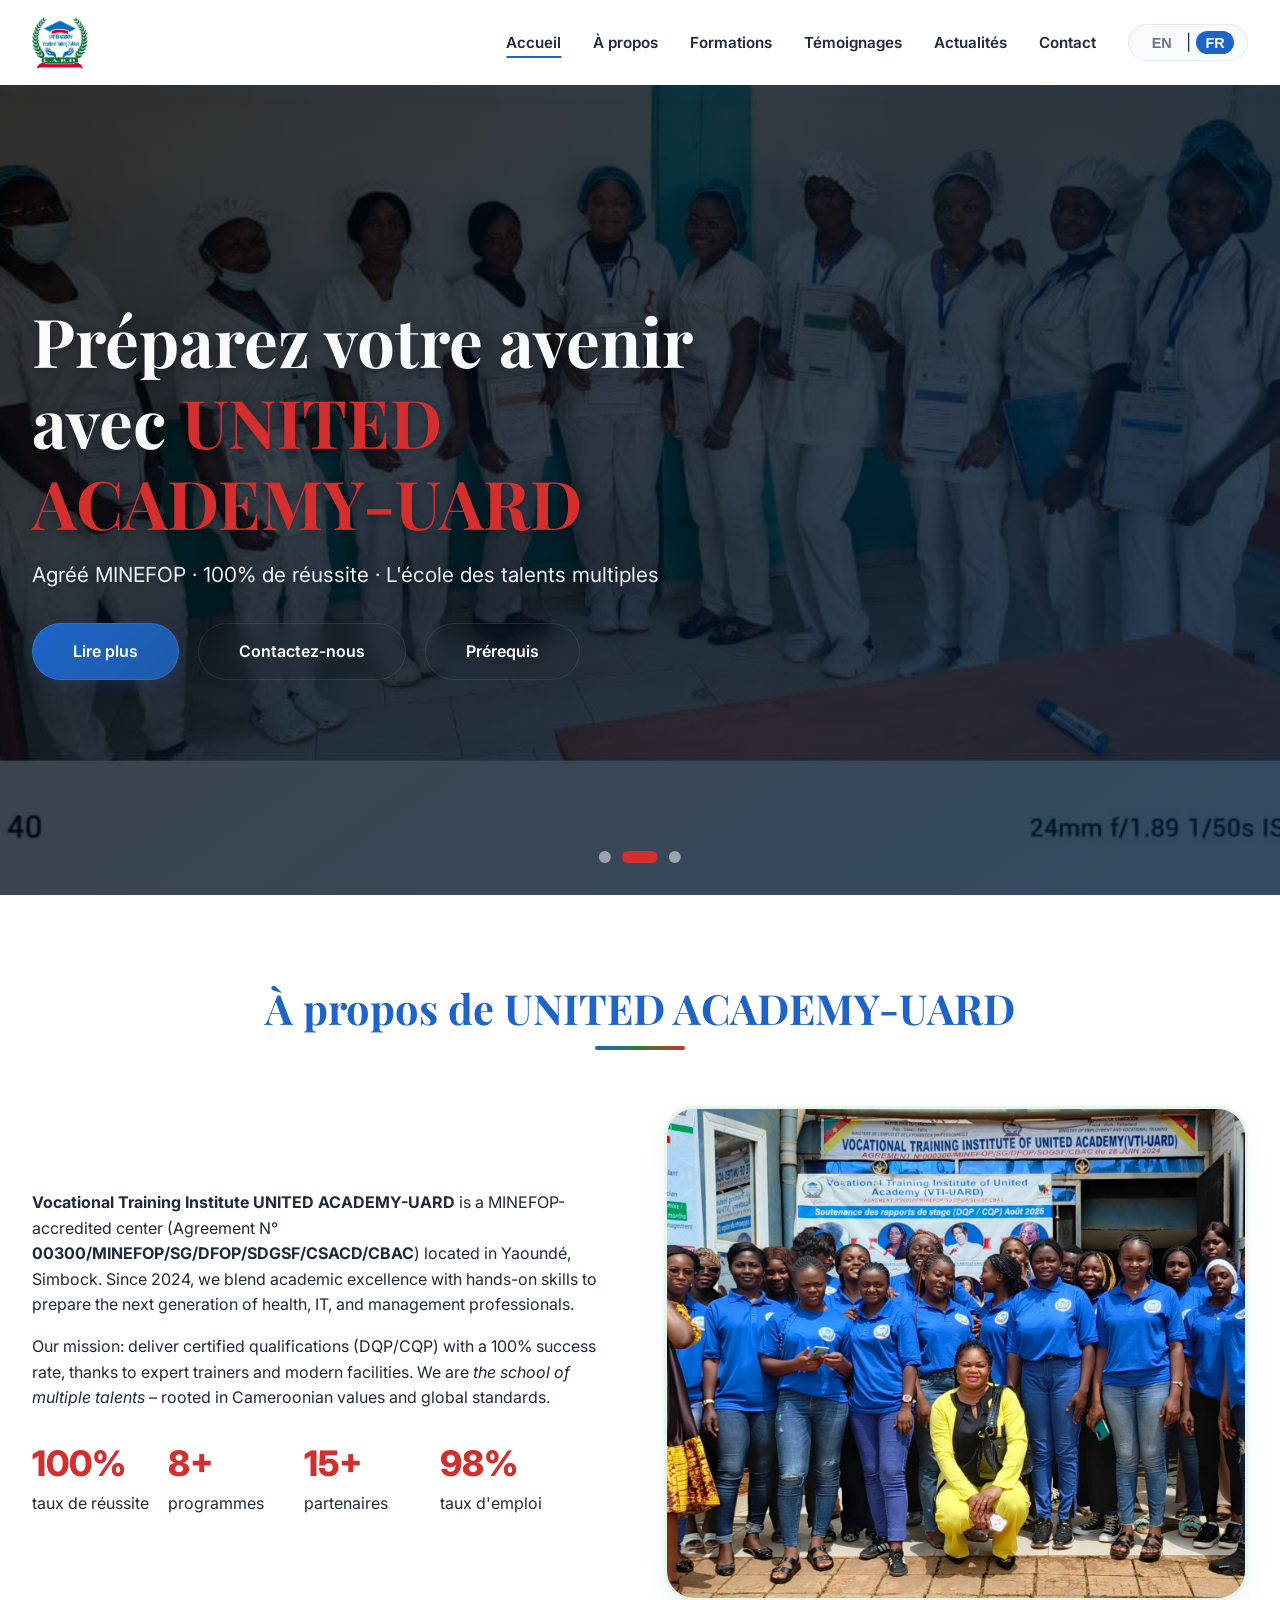
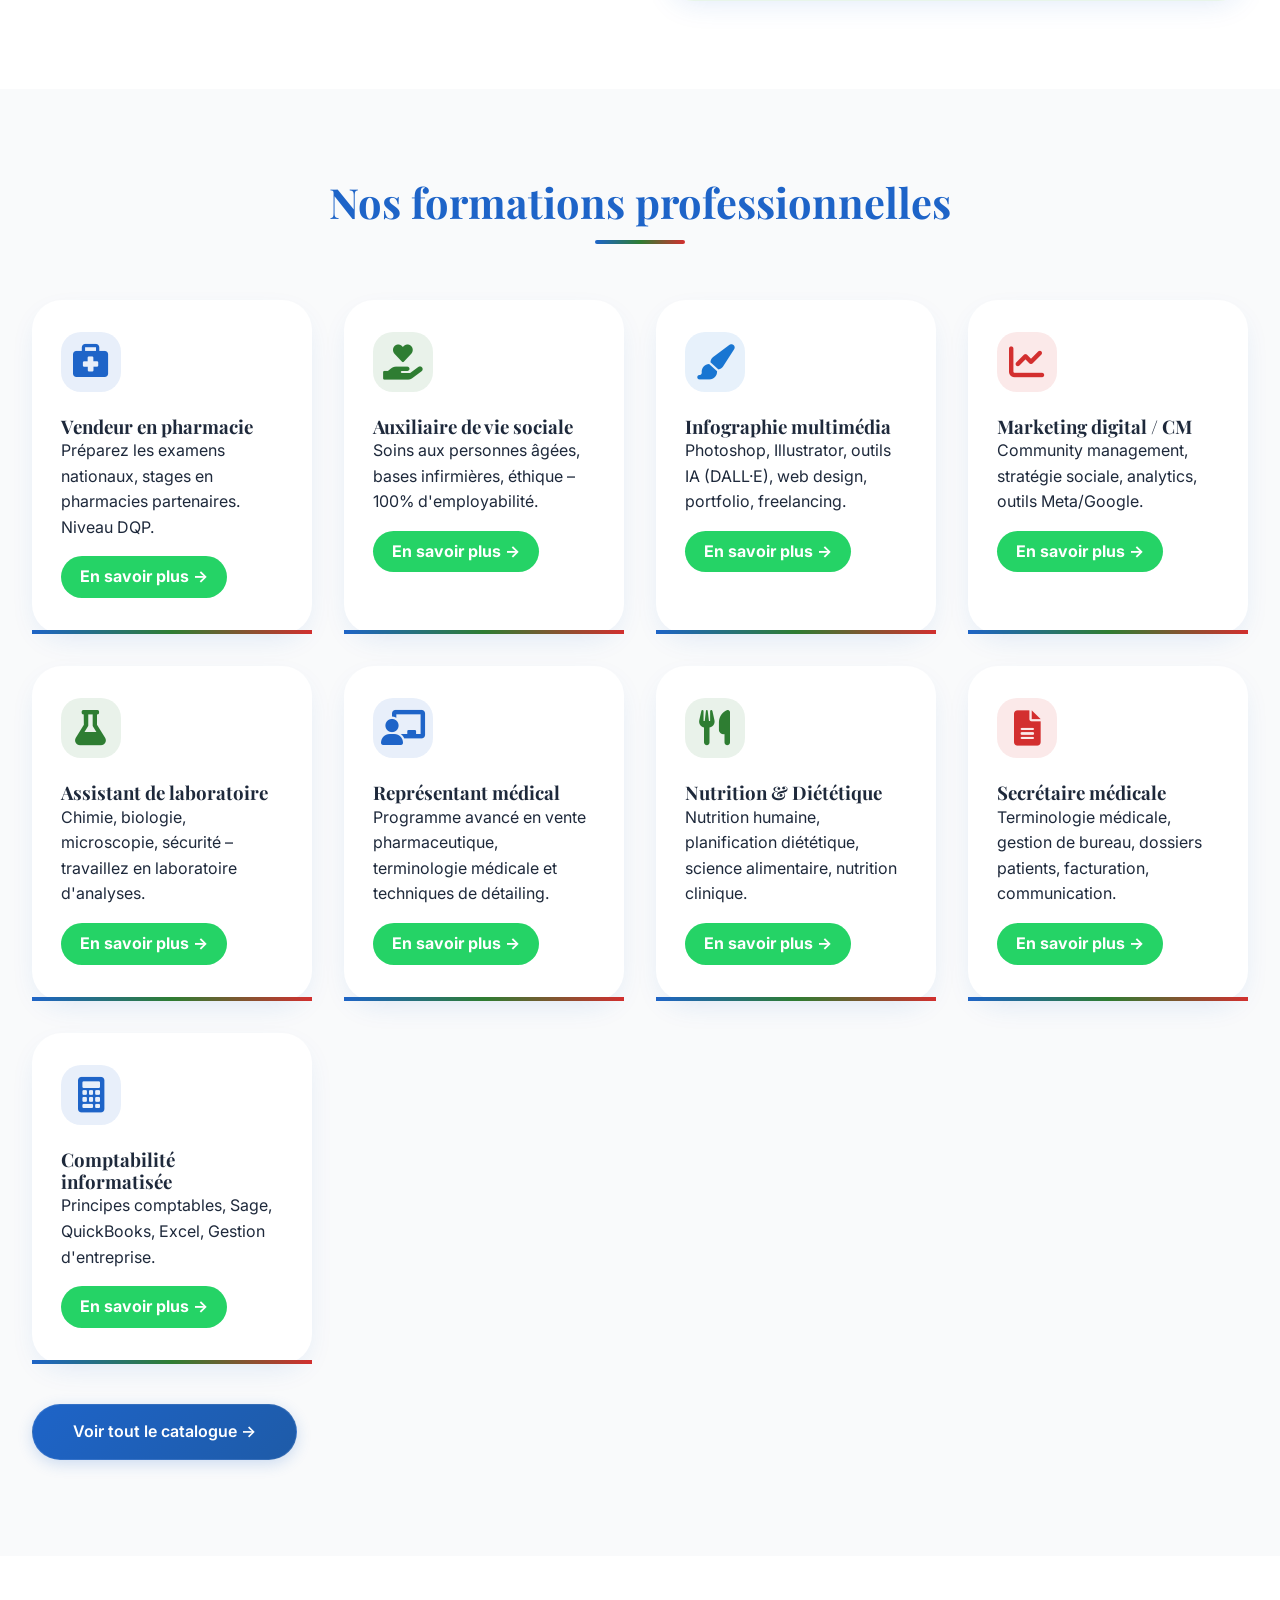
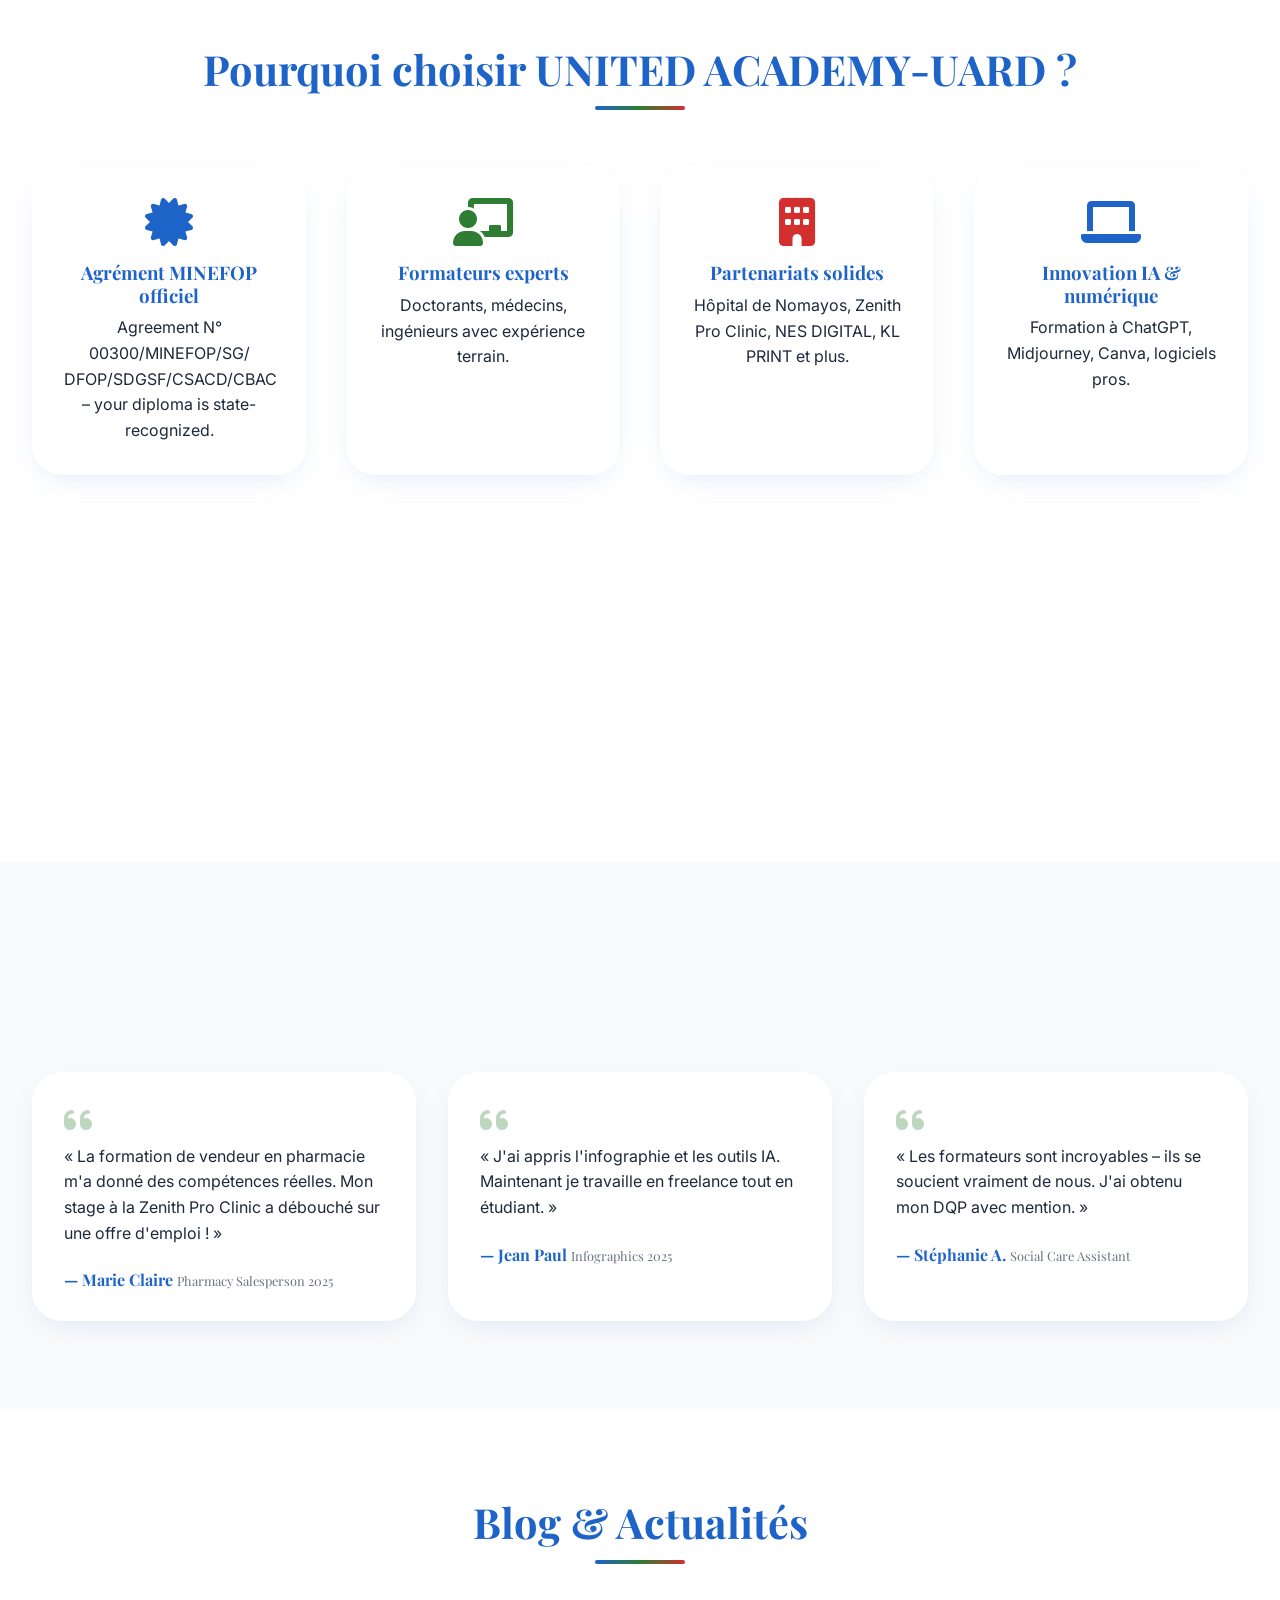
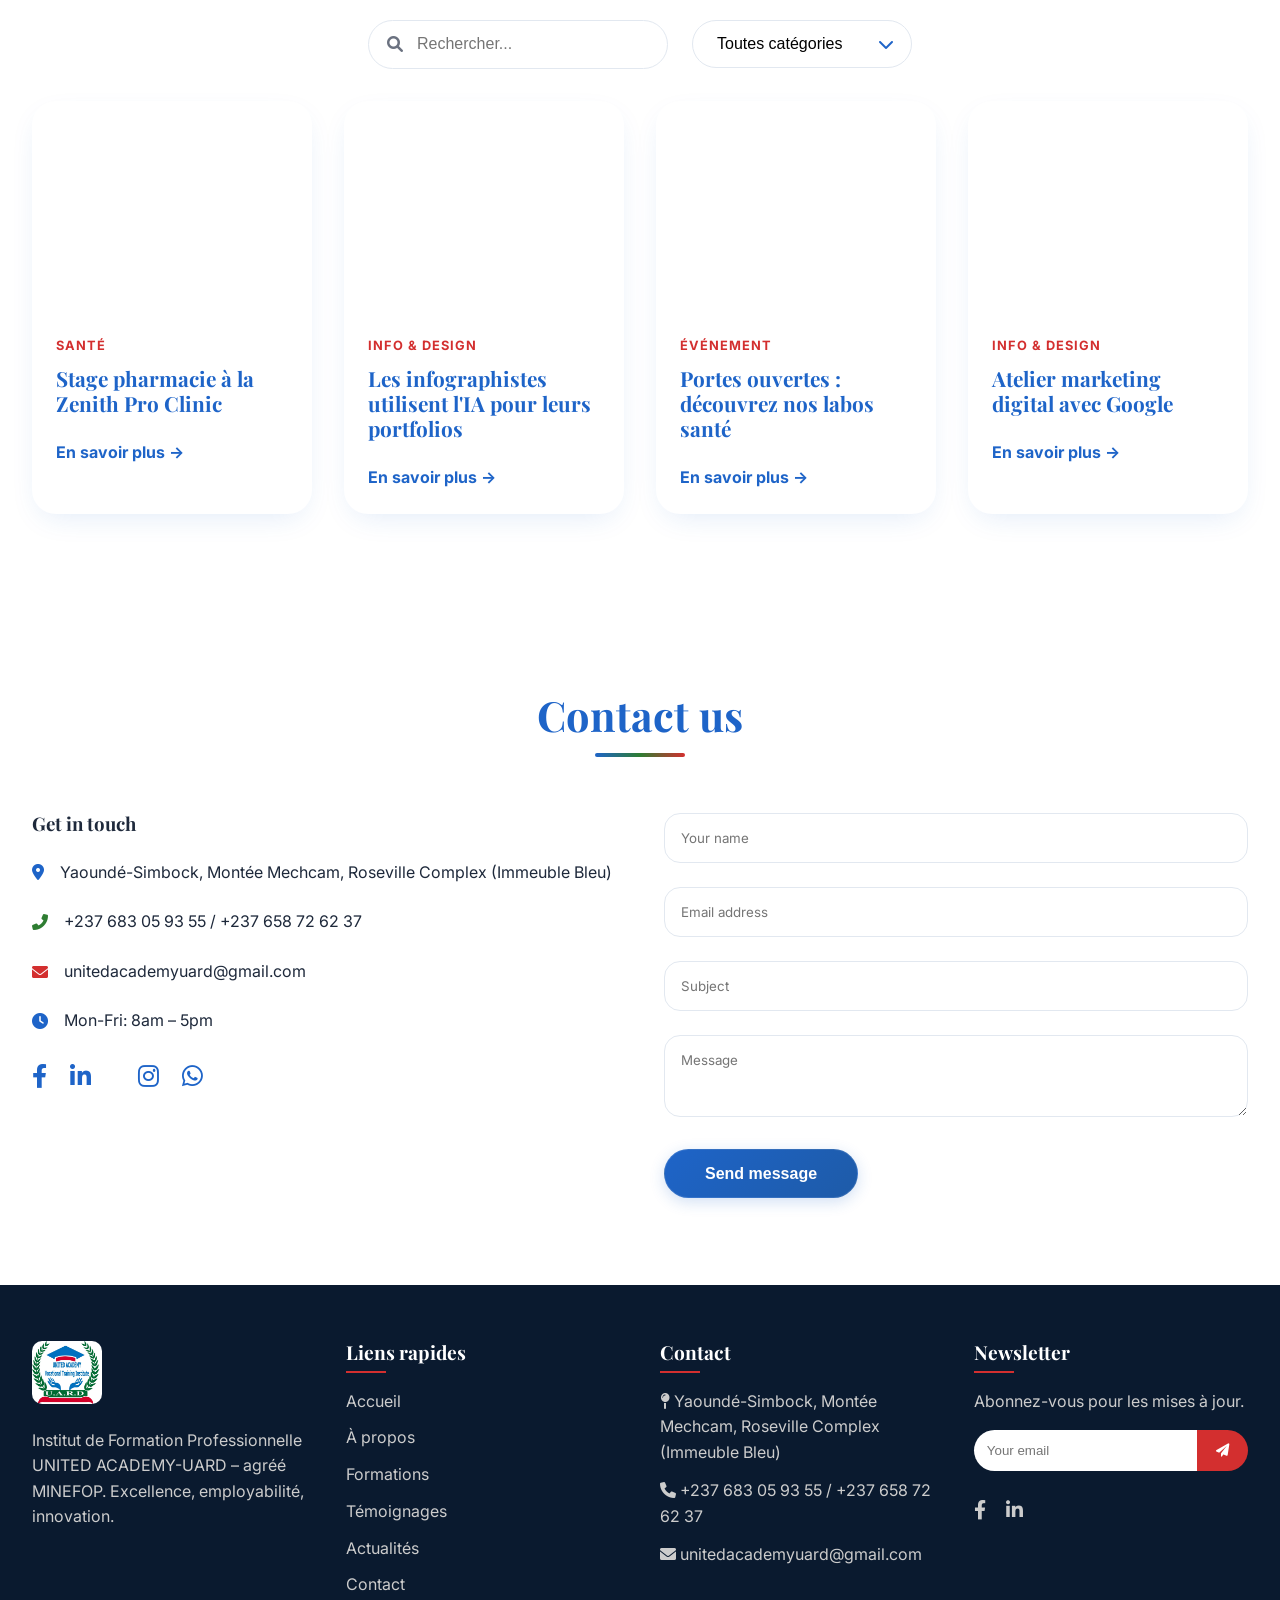
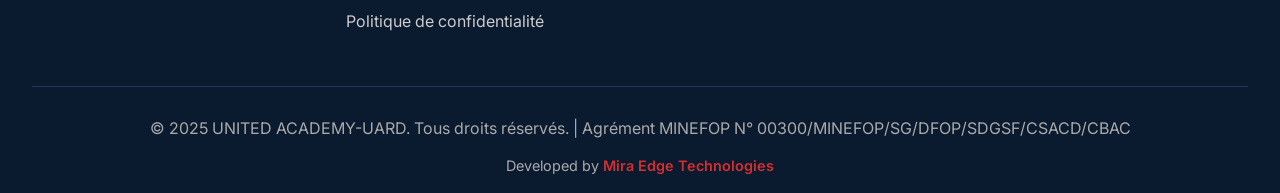
==== commit bfba4122: "blog styling fixed and link working now" ====
--- a/index.html
+++ b/index.html
@@ -46,10 +46,6 @@
                 <!-- logo area (blue + green + red accents) -->
                 <div class="logo-area">
                     <img src="assets/images/logo.jpg" alt="UNITED ACADEMY-UARD Logo" class="logo-img" width="50" height="50">
-                    <div class="logo-text-wrapper">
-                        <span class="logo-text">UNITED ACADEMY-UARD</span>
-                        <span class="logo-tagline">Vocational Training Institute</span>
-                    </div>
                 </div>
                 <!-- navigation + language switcher -->
                 <nav class="main-nav">
--- a/assets/css/style.css
+++ b/assets/css/style.css
@@ -451,9 +451,9 @@
 /* about */
 .about-grid {
     display: grid;
-    grid-template-columns: 1fr;
-    gap: 1.5rem;
-    align-items: start;
+    grid-template-columns: 1fr 1fr;
+    gap: 3rem;
+    align-items: center;
     width: 100%;
 }
 
@@ -948,6 +948,117 @@
     transform: translateX(5px);
 }
 
+/* ===== FEATURED TESTIMONIAL SECTION ===== */
+.featured-section {
+    padding: 4rem 0;
+    background: linear-gradient(135deg, #f8fafc 0%, #ffffff 100%);
+}
+
+.featured-card {
+    background: white;
+    border-radius: 30px;
+    padding: 3rem;
+    box-shadow: 0 20px 40px rgba(0, 0, 0, 0.1);
+    position: relative;
+    max-width: 800px;
+    margin: 0 auto;
+    text-align: center;
+}
+
+.featured-quote-icon {
+    font-size: 3rem;
+    color: var(--green);
+    opacity: 0.3;
+    margin-bottom: 1.5rem;
+}
+
+.featured-text {
+    font-size: 1.3rem;
+    line-height: 1.8;
+    color: var(--gray-dark);
+    margin-bottom: 2.5rem;
+    font-style: italic;
+}
+
+.featured-author {
+    display: flex;
+    align-items: center;
+    justify-content: center;
+    gap: 1.5rem;
+    margin-bottom: 2rem;
+}
+
+.author-avatar {
+    width: 80px;
+    height: 80px;
+    border-radius: 50%;
+    overflow: hidden;
+    background: var(--gray-light);
+    display: flex;
+    align-items: center;
+    justify-content: center;
+    flex-shrink: 0;
+}
+
+.author-avatar img {
+    width: 100%;
+    height: 100%;
+    object-fit: cover;
+}
+
+.author-avatar i {
+    font-size: 2.5rem;
+    color: var(--gray-mid);
+}
+
+.author-info {
+    text-align: left;
+}
+
+.author-info h4 {
+    color: var(--blue);
+    margin-bottom: 0.5rem;
+    font-size: 1.2rem;
+}
+
+.author-info p {
+    color: var(--gray-mid);
+    margin: 0.25rem 0;
+    font-size: 0.95rem;
+}
+
+.author-info .position {
+    font-weight: 600;
+    color: var(--gray-dark);
+}
+
+.featured-video-btn {
+    background: linear-gradient(135deg, var(--red), #dc2626);
+    color: white;
+    border: none;
+    padding: 1rem 2rem;
+    border-radius: 50px;
+    font-size: 1rem;
+    font-weight: 600;
+    cursor: pointer;
+    transition: all 0.3s ease;
+    display: inline-flex;
+    align-items: center;
+    gap: 0.8rem;
+    box-shadow: 0 4px 15px rgba(220, 38, 38, 0.3);
+    text-decoration: none;
+}
+
+.featured-video-btn:hover {
+    transform: translateY(-2px);
+    box-shadow: 0 6px 20px rgba(220, 38, 38, 0.4);
+    background: linear-gradient(135deg, #dc2626, var(--red));
+}
+
+.featured-video-btn i {
+    font-size: 1.2rem;
+}
+
 /* ===== VIDEO TESTIMONIALS SECTION ===== */
 .video-testimonials-section {
     background: linear-gradient(135deg, #f8fafc 0%, #ffffff 100%);
@@ -1660,6 +1771,40 @@
         padding: 0 1rem;
     }
     
+    .about-grid {
+        grid-template-columns: 1fr;
+        gap: 2rem;
+    }
+    
+    .featured-card {
+        padding: 2rem 1.5rem;
+        margin: 0 1rem;
+    }
+    
+    .featured-text {
+        font-size: 1.1rem;
+        line-height: 1.6;
+        margin-bottom: 2rem;
+    }
+    
+    .featured-author {
+        flex-direction: column;
+        text-align: center;
+        gap: 1rem;
+    }
+    
+    .author-info {
+        text-align: center;
+    }
+    
+    .featured-video-btn {
+        padding: 0.8rem 1.5rem;
+        font-size: 0.9rem;
+        width: 100%;
+        max-width: 280px;
+        justify-content: center;
+    }
+    
     .video-testimonials-grid {
         grid-template-columns: 1fr;
         gap: 1.5rem;
